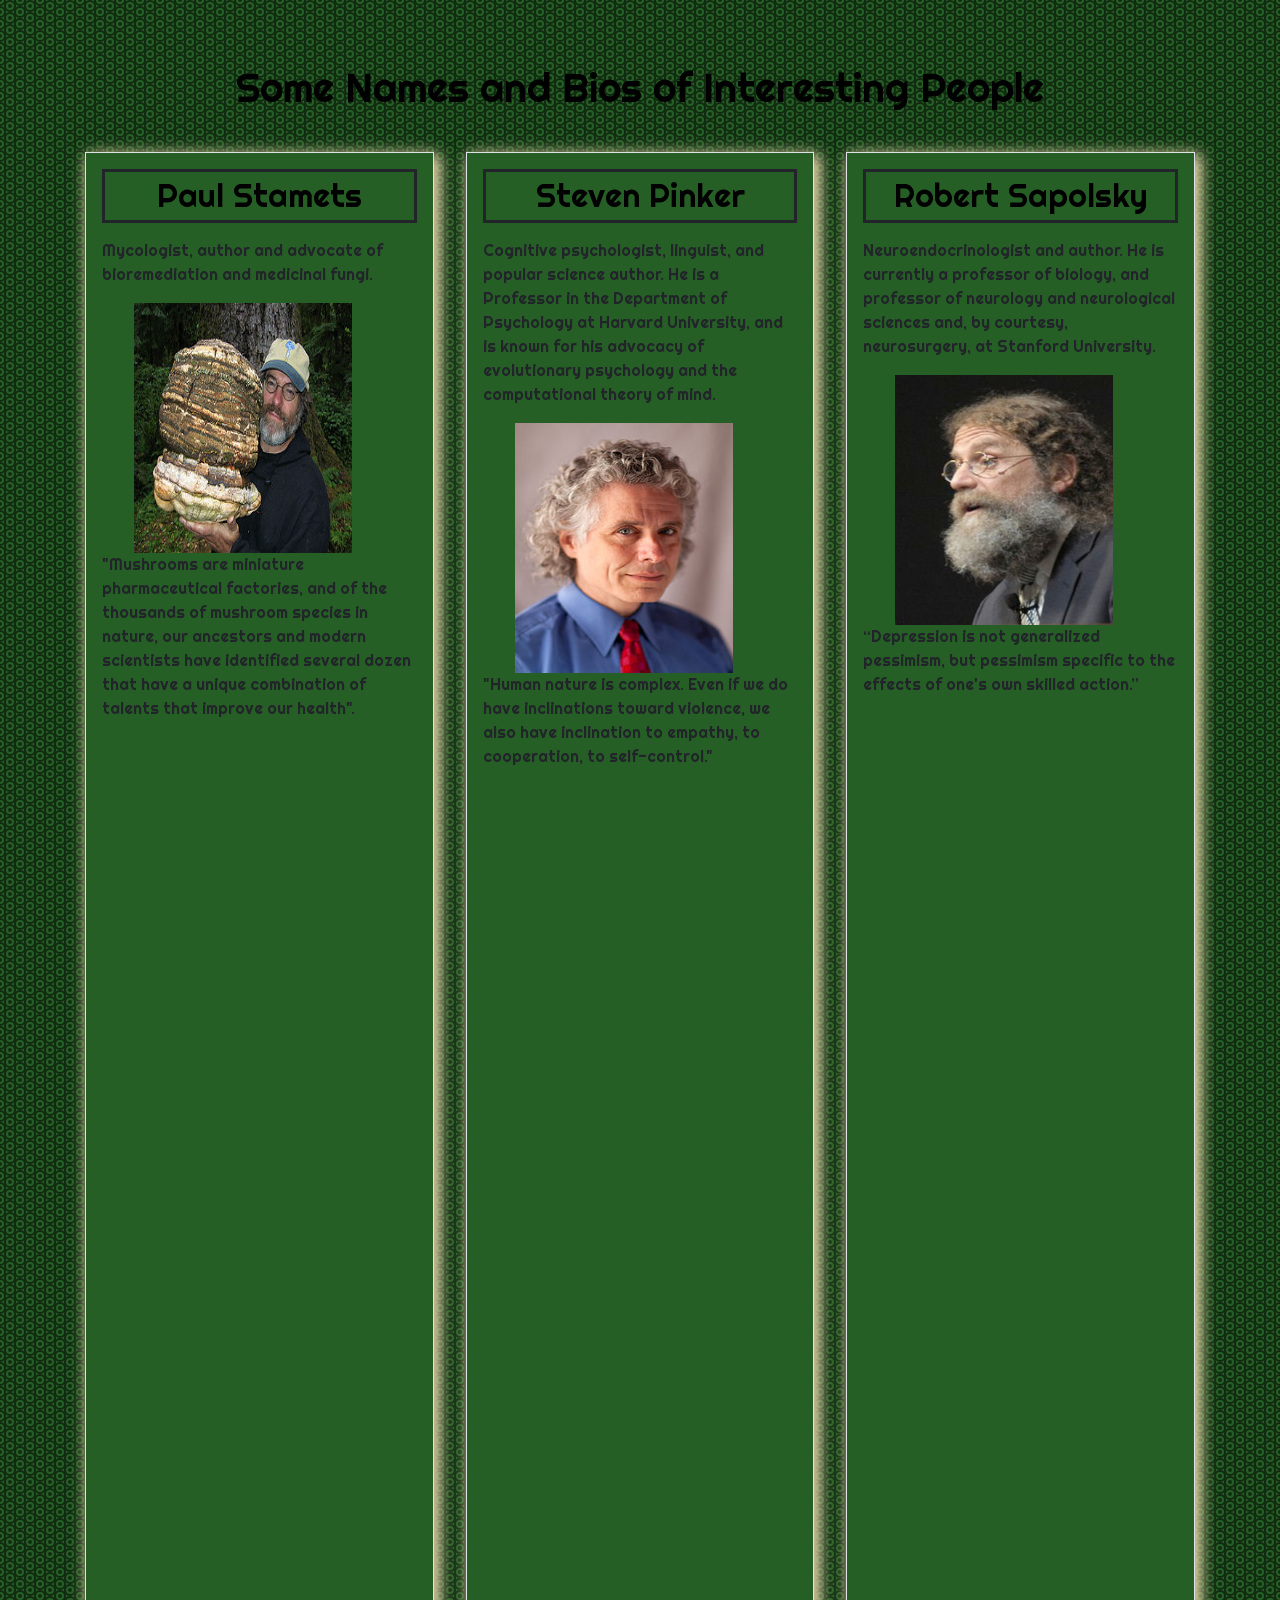
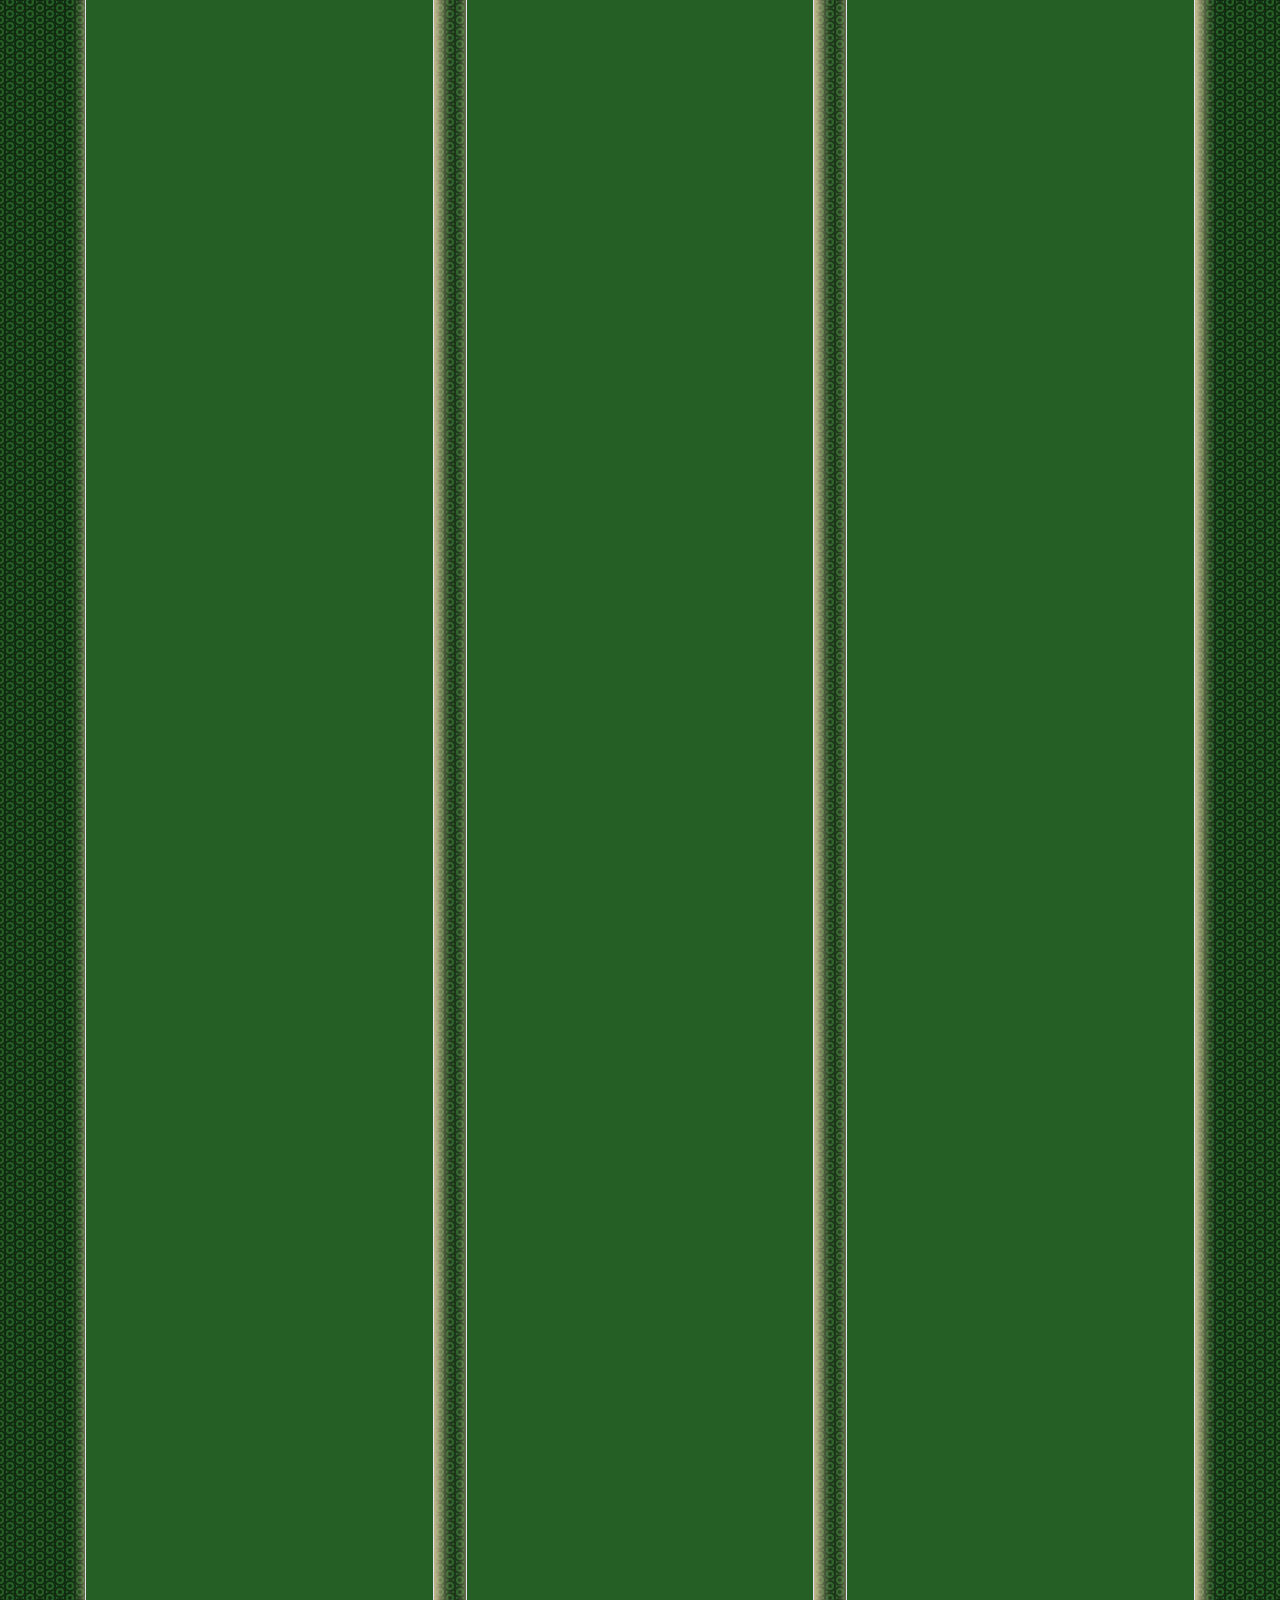
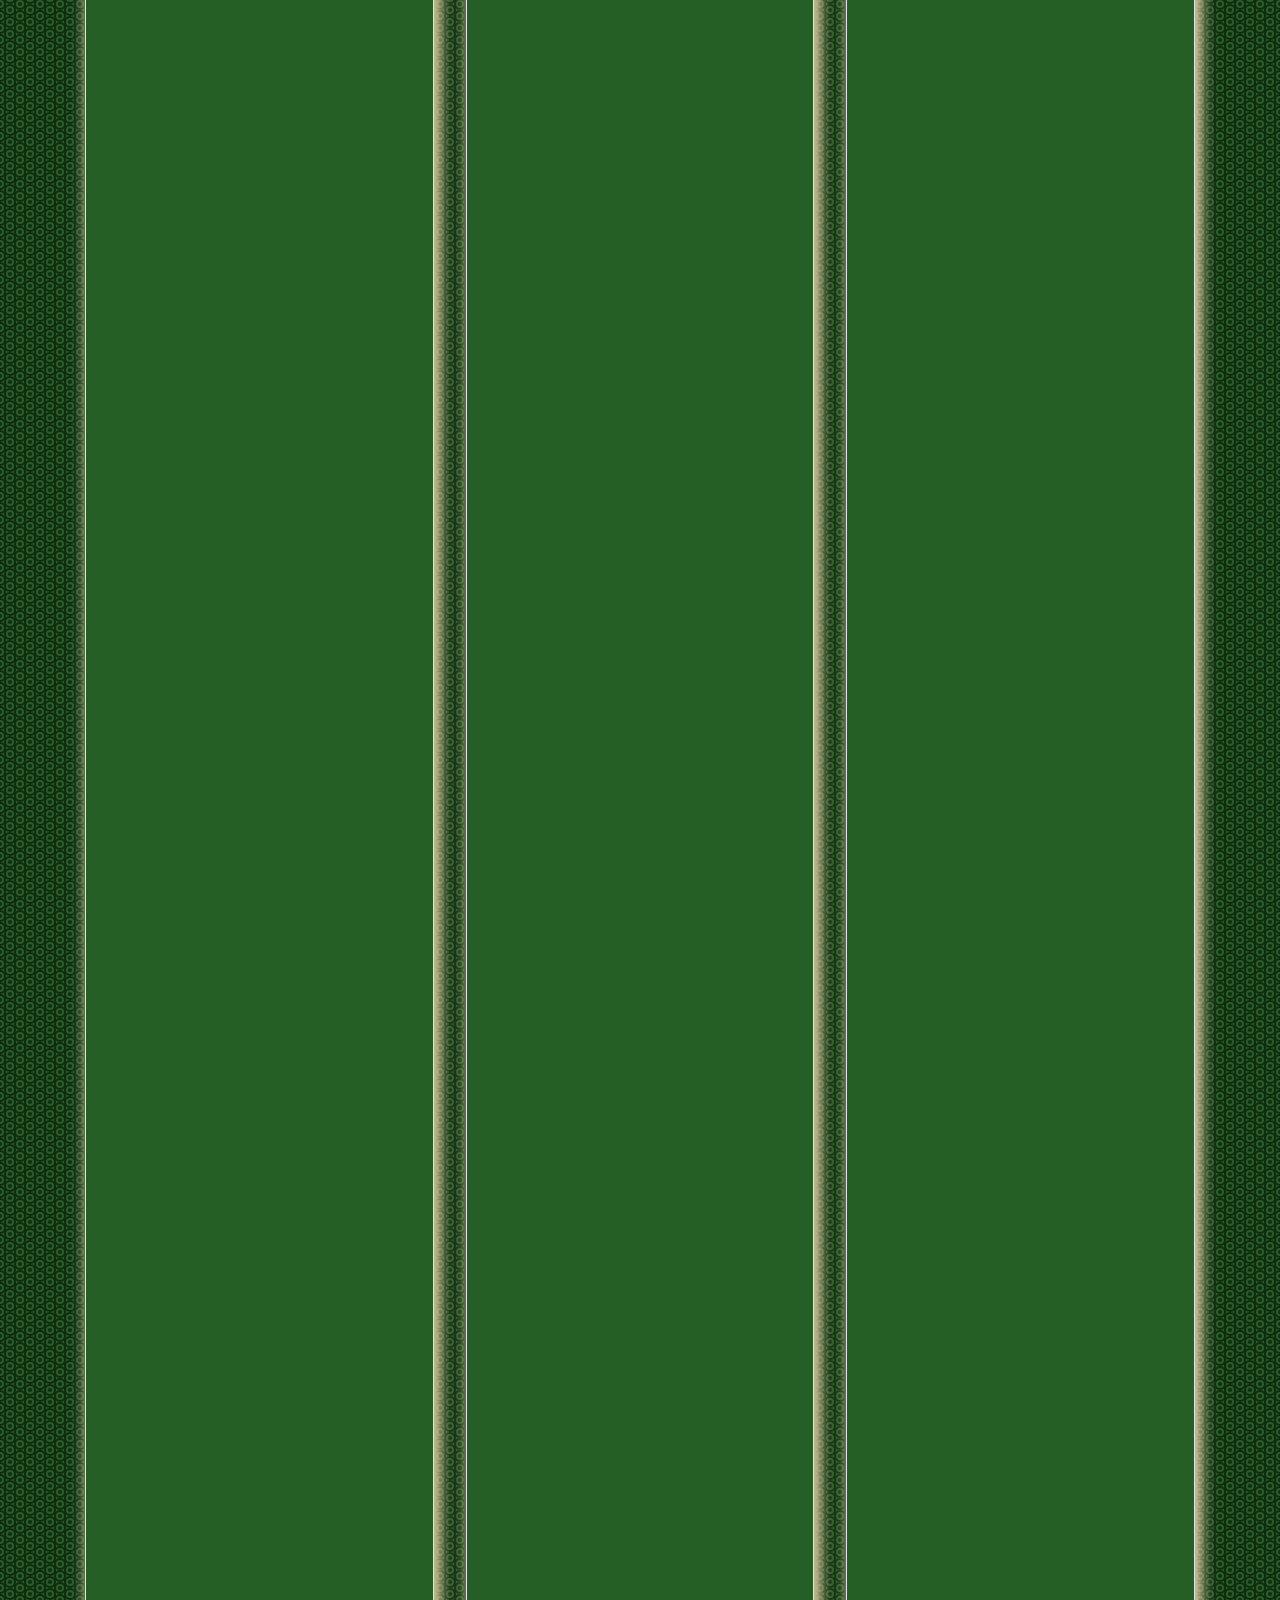
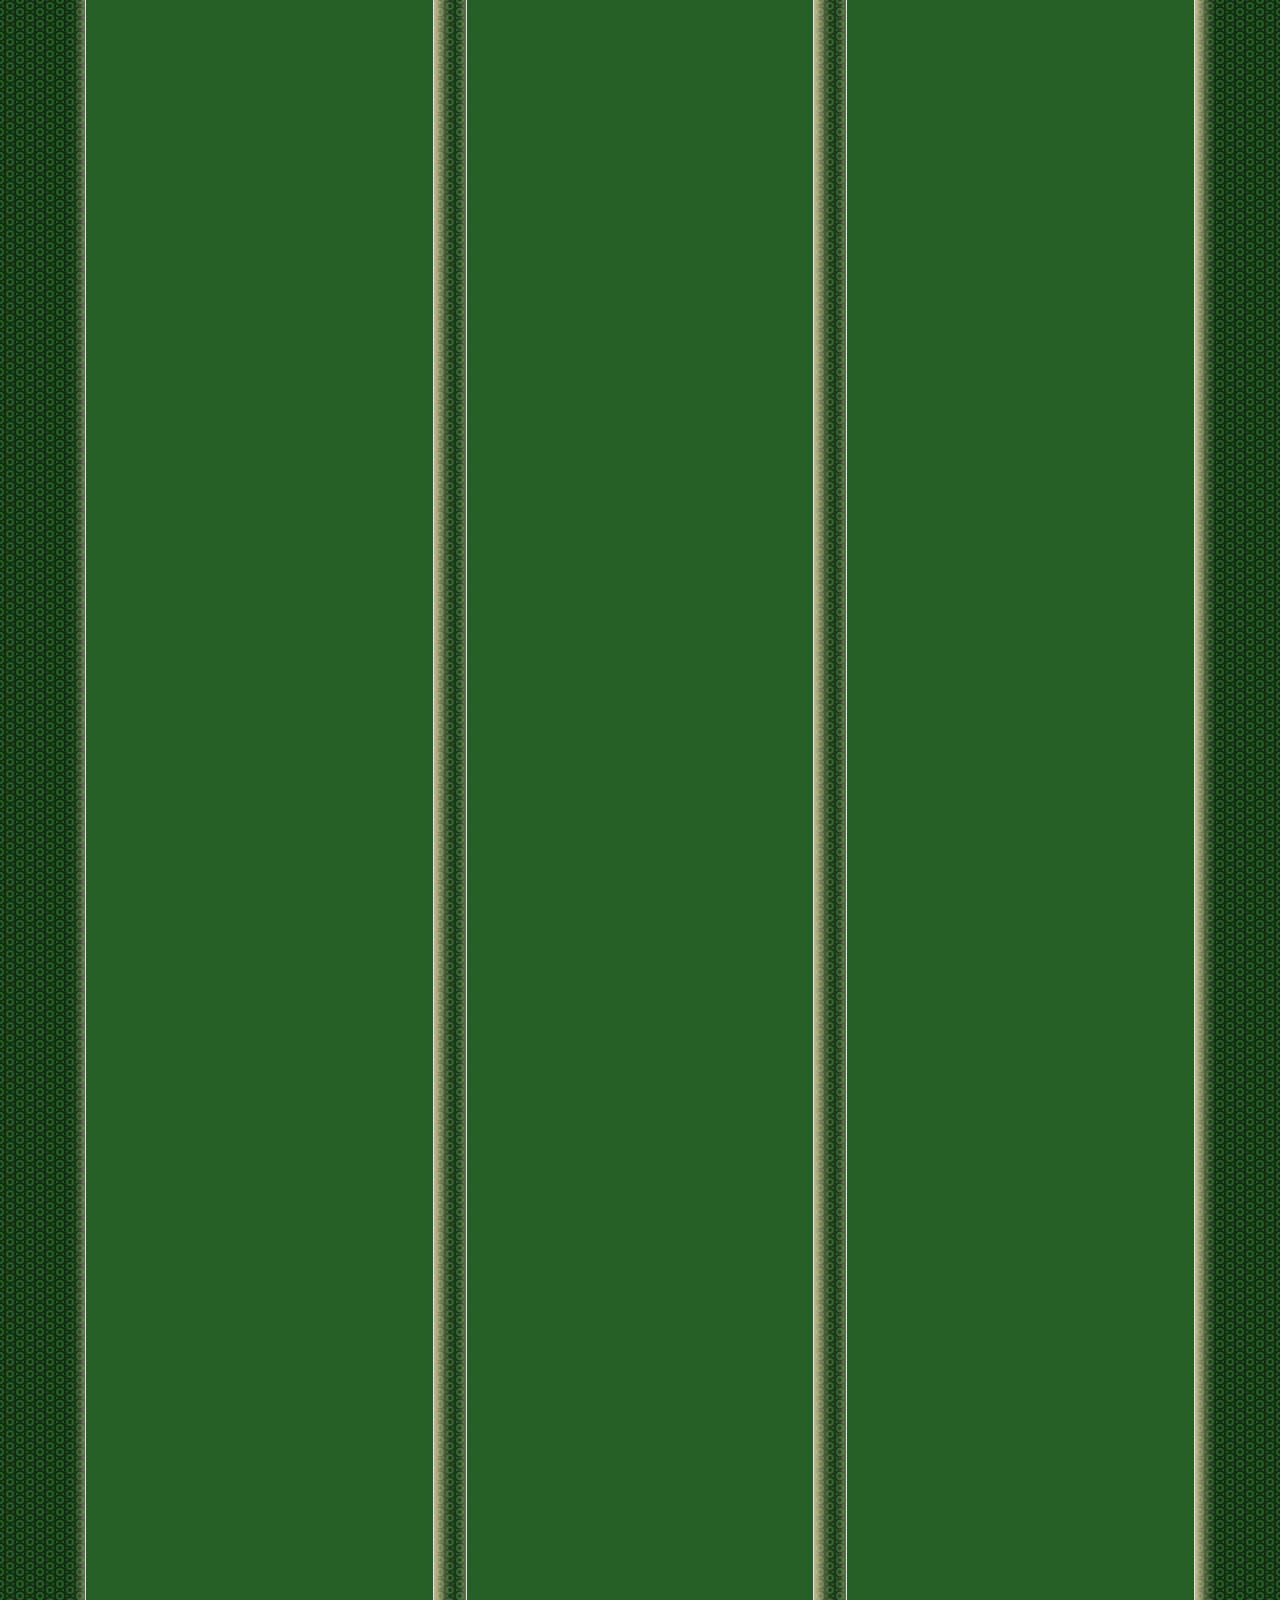
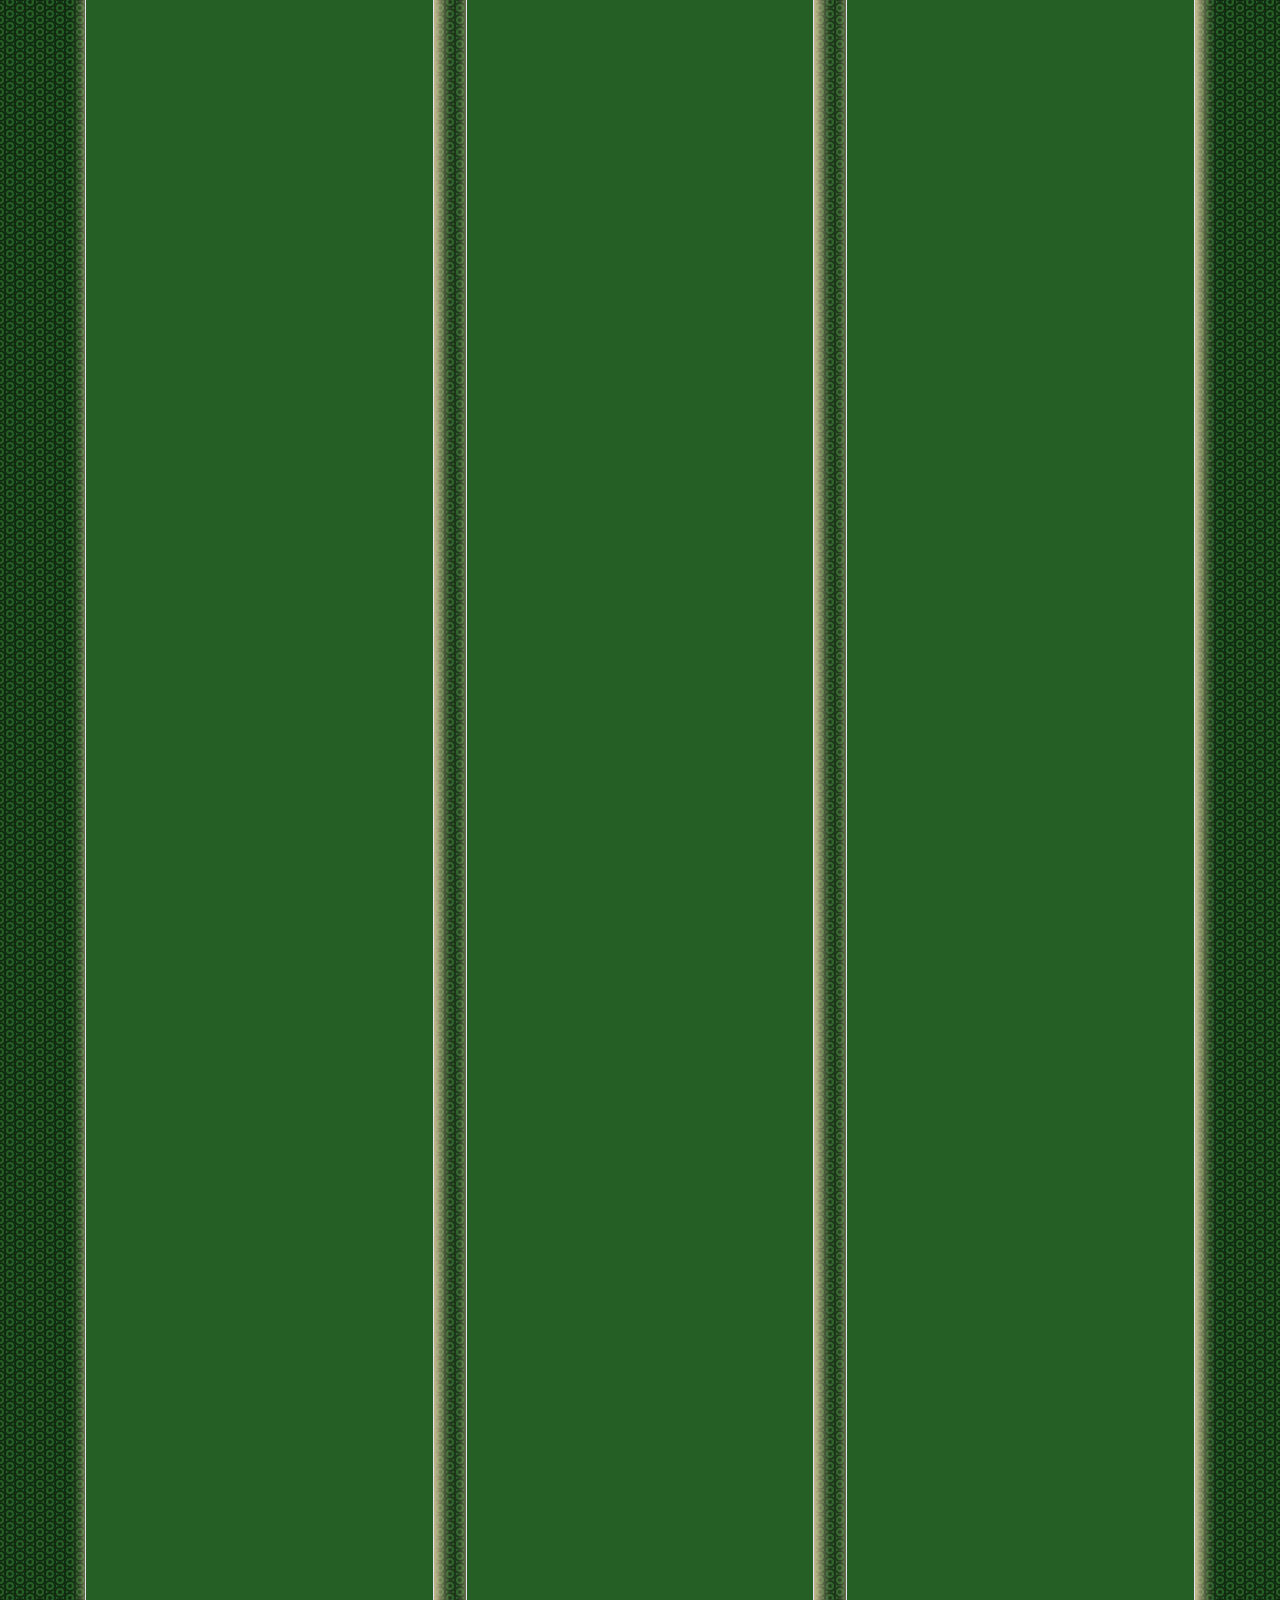
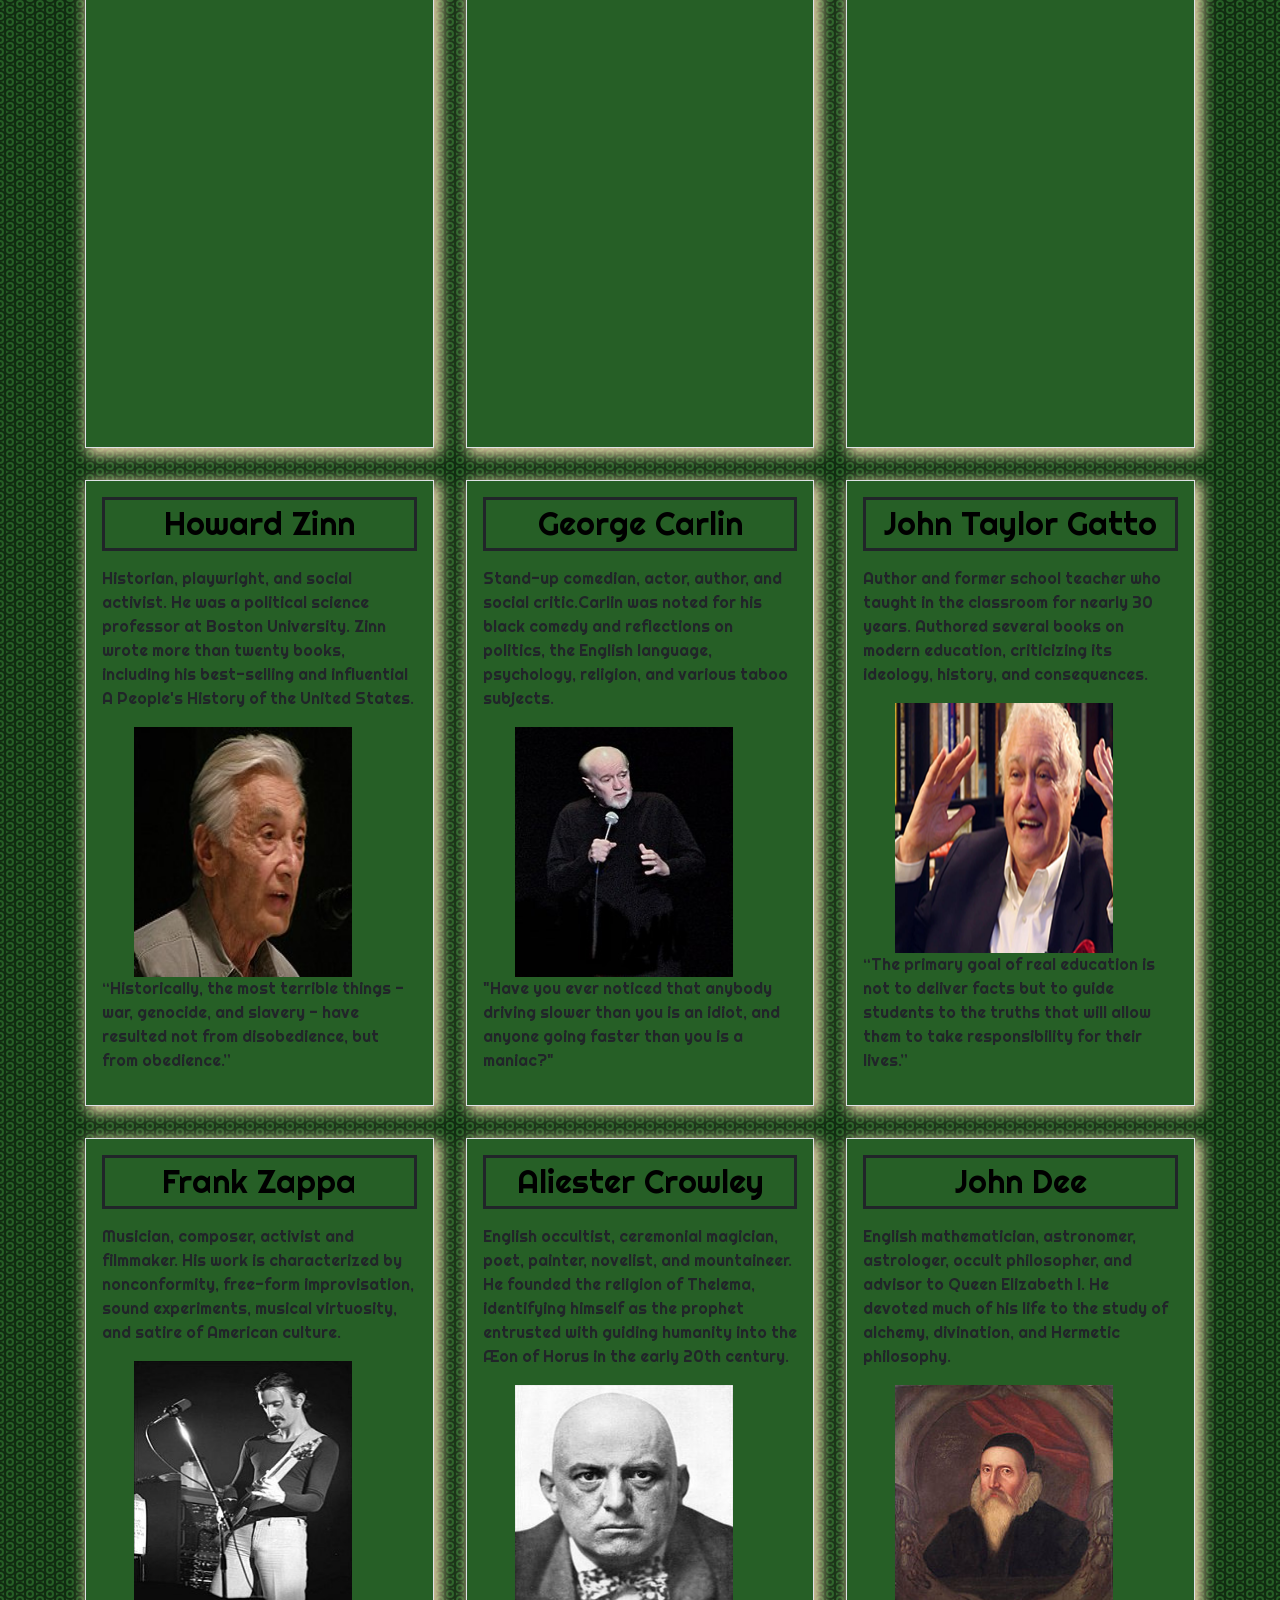
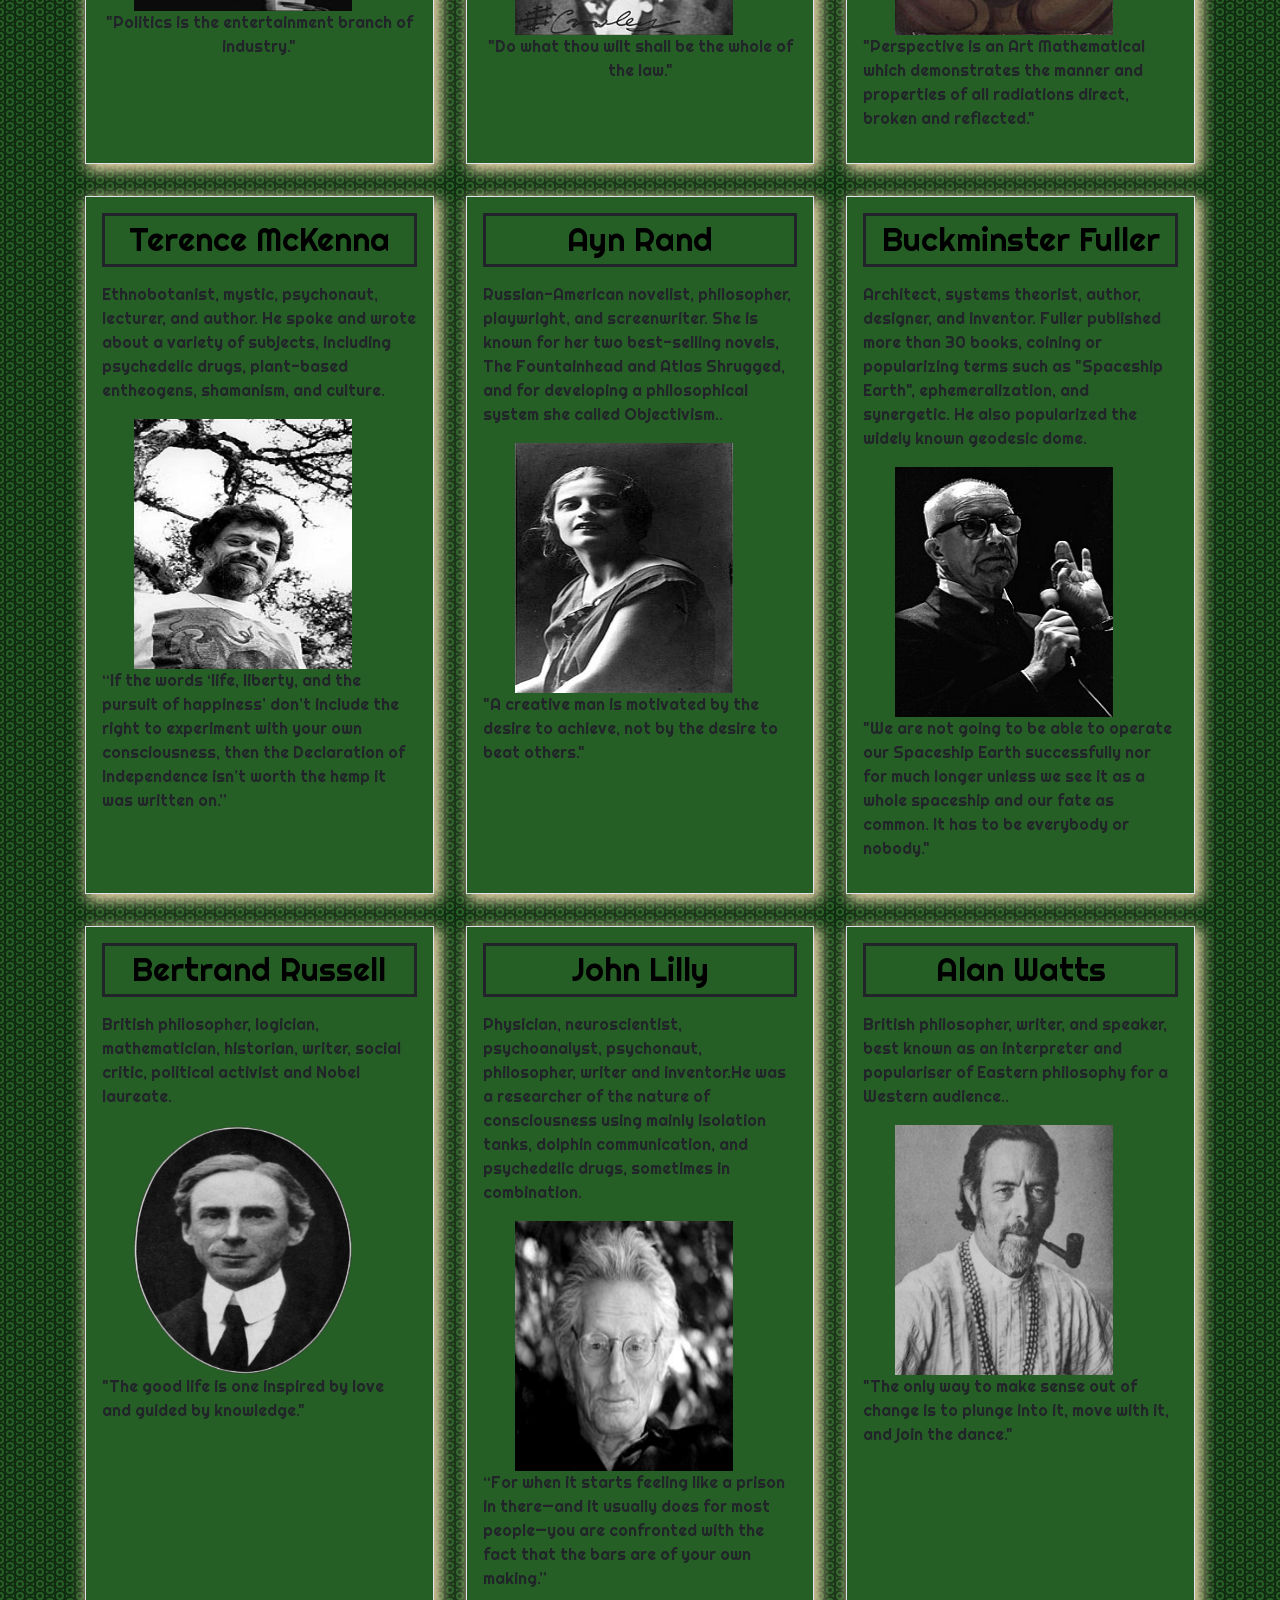
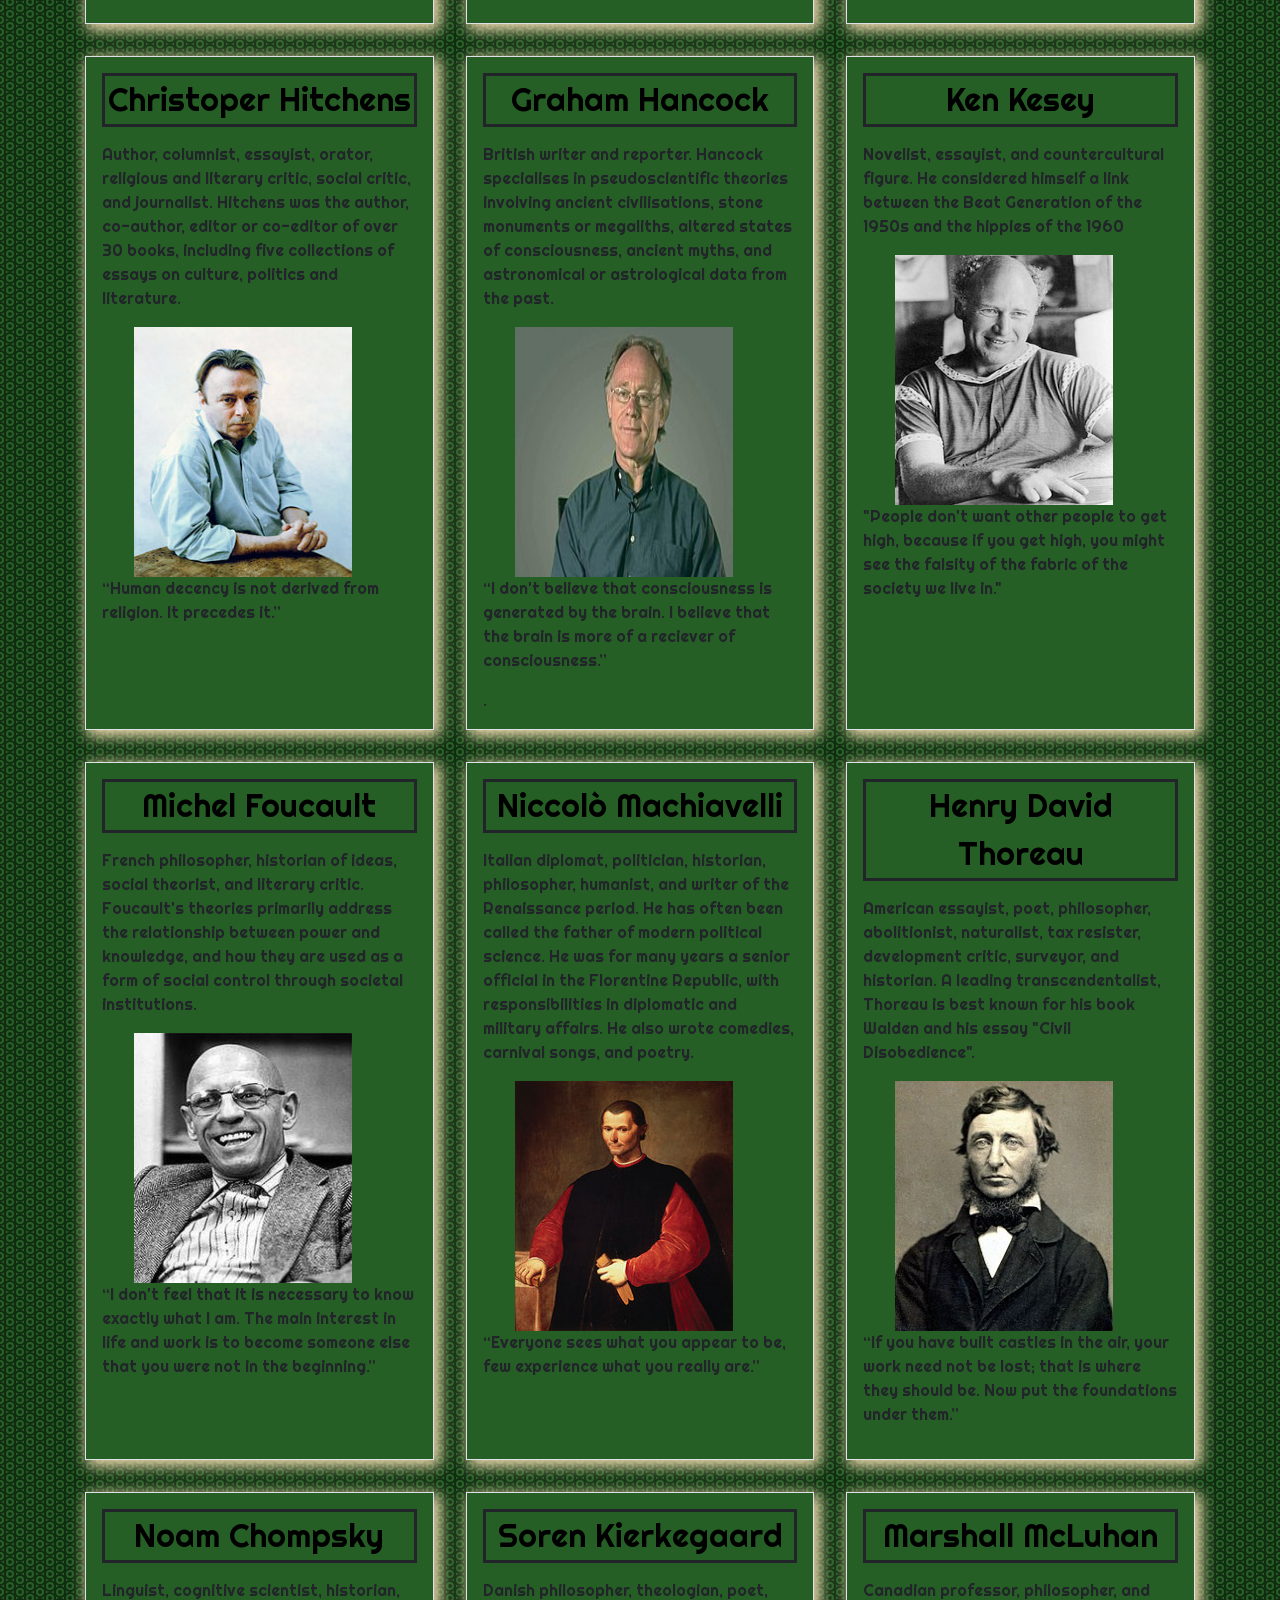
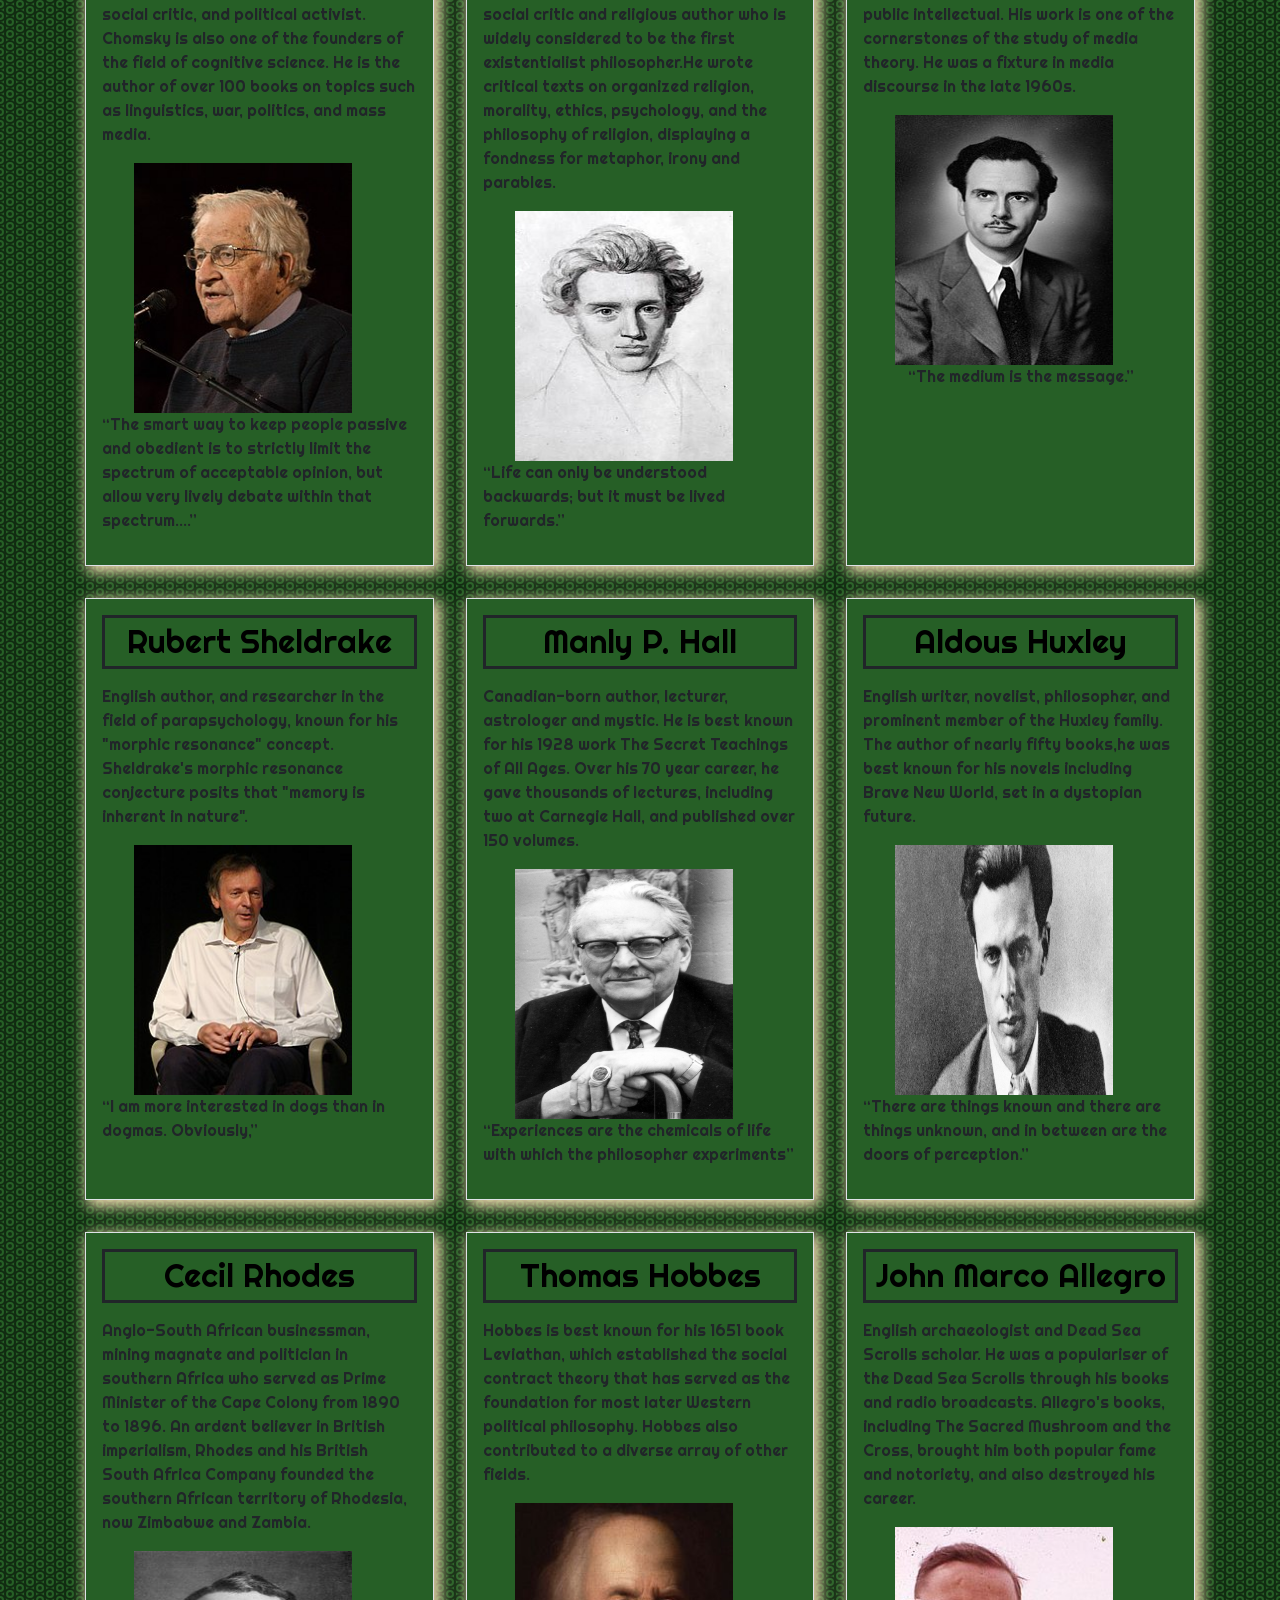
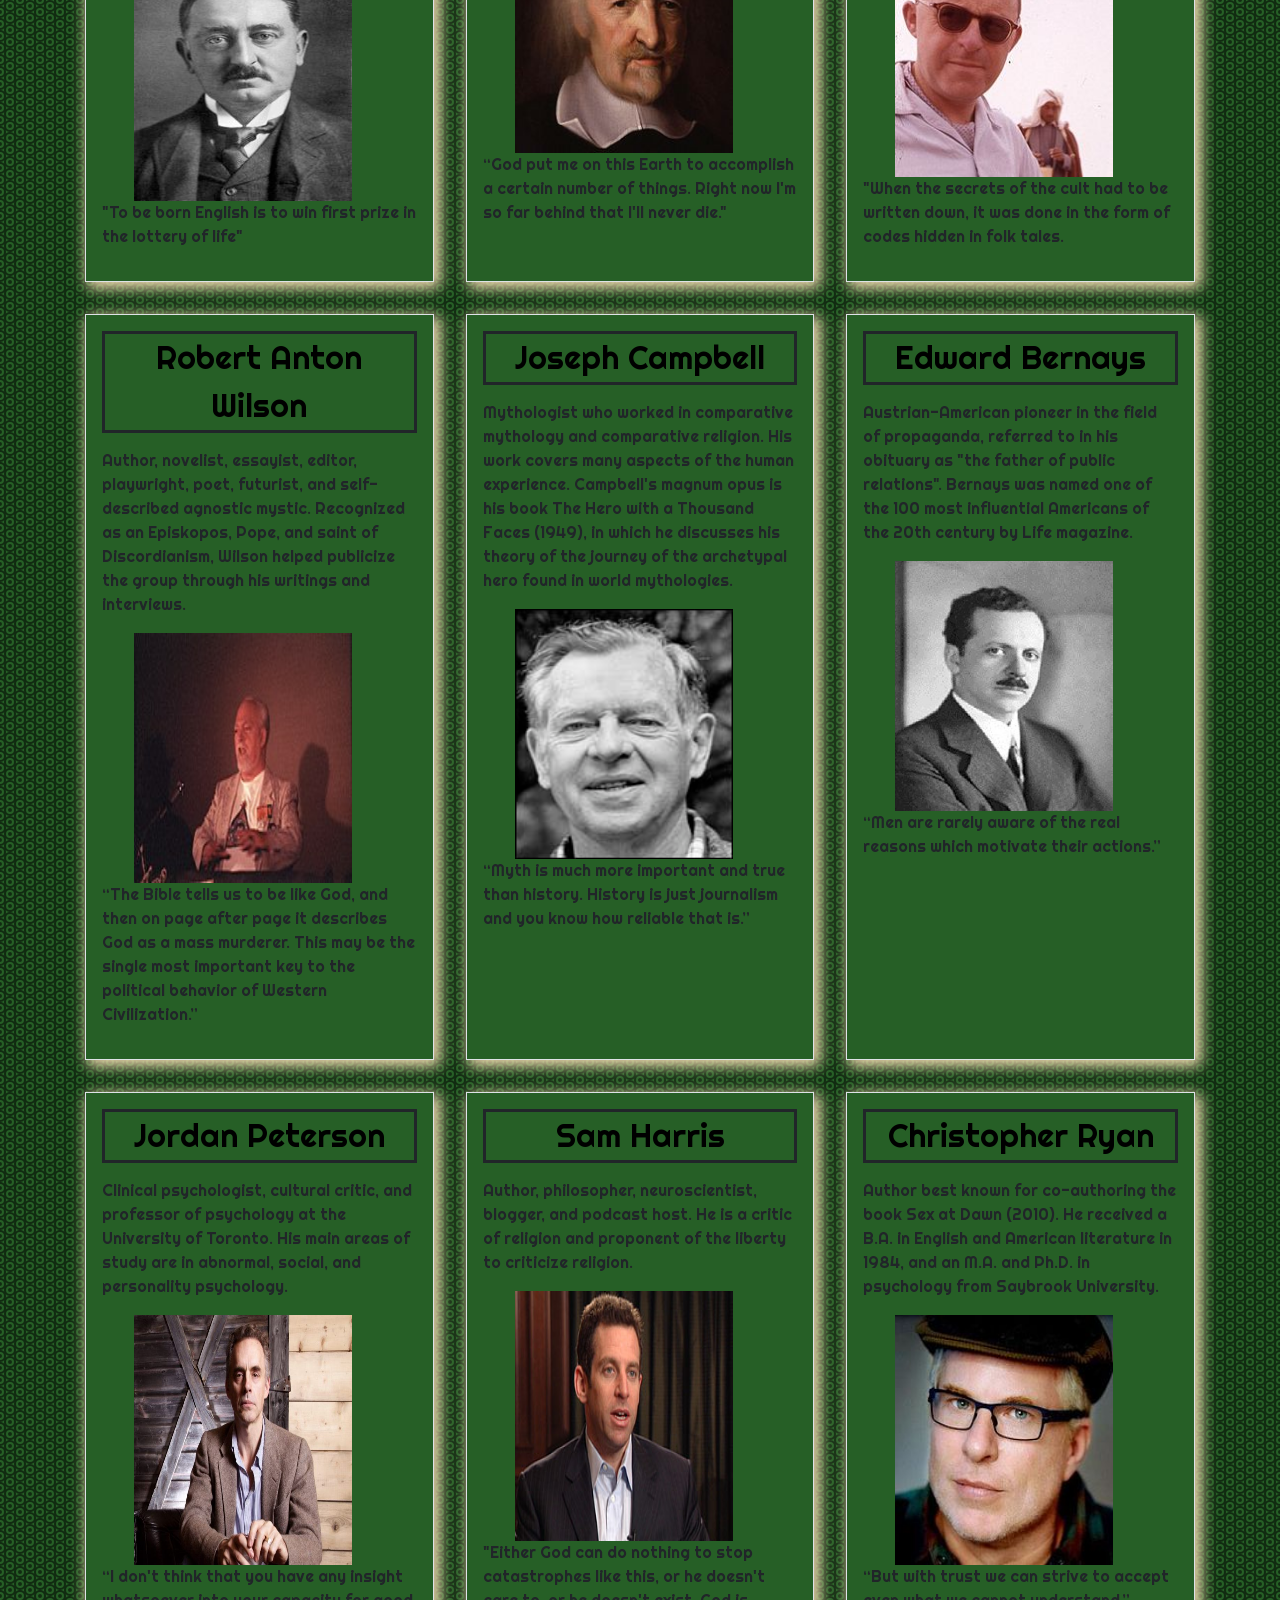
==== index.html @ 46eed7ea "got rid of unneccesary folder" ====
<!DOCTYPE html>

<html>

<head>

    <meta charset="UTF-8">
    <meta name="viewport" content="width=device-width, initial-scale=1">

    <title>Some Names & Bios of Interesting People</title>

    <!-- these two will link local file in project folder -->

    <link rel="stylesheet" type="text/css" href="css/normalize.css">
    <link rel="stylesheet" href="css/style.css">


    <!-- this is for google fonts -->
    <link
        href="https://fonts.googleapis.com/css?family=Abril+Fatface|Acme|Anton|Bitter|Lobster|Nanum+Gothic|Righteous|Rubik|Staatliches|Teko|Ubuntu"
        rel="stylesheet">

    <!-- 
    
        font-family: 'Righteous', cursive;
    
        font-family: 'Ubuntu', sans-serif;
    
        font-family: 'Nanum Gothic', sans-serif;
    
        font-family: 'Rubik', sans-serif;
    
        font-family: 'Bitter', serif;
    
        font-family: 'Anton', sans-serif;
    
        font-family: 'Lobster', cursive;
    
        font-family: 'Staatliches', cursive;
    
        font-family: 'Abril Fatface', cursive;
    
        font-family: 'Acme', sans-serif;
    
        font-family: 'Teko', sans-serif;
    
        -->

    <!-- this a current link to font awesome library -->
    <link rel="stylesheet" href="https://use.fontawesome.com/releases/v5.7.1/css/all.css"
        integrity="sha384-fnmOCqbTlWIlj8LyTjo7mOUStjsKC4pOpQbqyi7RrhN7udi9RwhKkMHpvLbHG9Sr" crossorigin="anonymous">

    <!-- this link is for googles icon library -->
    <link rel="stylesheet" href="https://fonts.googleapis.com/icon?family=Material+Icons">

    <!-- Latest compiled and minified CSS -->
    <link rel="stylesheet" href="https://maxcdn.bootstrapcdn.com/bootstrap/4.3.1/css/bootstrap.min.css">

    <!-- jQuery library -->
    <script src="https://ajax.googleapis.com/ajax/libs/jquery/3.3.1/jquery.min.js"></script>

    <!-- Popper JS -->
    <script src="https://cdnjs.cloudflare.com/ajax/libs/popper.js/1.14.7/umd/popper.min.js"></script>

    <!-- Latest compiled JavaScript -->
    <script src="https://maxcdn.bootstrapcdn.com/bootstrap/4.3.1/js/bootstrap.min.js"></script>

</head>

<body>

    <div class="header">
        <h1>Some Names and Bios of Interesting People</h1>
    </div>

    <div class="container">

        <div class="border">
            <p class="name">Paul Stamets</p>

            <p>Mycologist, author and advocate of bioremediation and medicinal fungi.</p>
            <div><img src="images/Paul_Stamets.jpg" alt="Stamets"></div>
            <p class="quote">"Mushrooms are miniature pharmaceutical factories, and of the thousands of mushroom species
                in nature, our ancestors and modern scientists have identified several dozen that have a unique
                combination of talents that improve our health".</p>
        </div>

        <div class="border">
            <p class="name">Steven Pinker</p>

            <p>Cognitive psychologist, linguist, and popular science author. He is a Professor in the Department of
                Psychology at Harvard University, and is known for his advocacy of evolutionary psychology and the
                computational theory of mind.</p>
            <div><img src="images/Steven_Pinker.jpg" alt="Pinker"></div>
            <p class="quote">"Human nature is complex. Even if we do have inclinations toward violence, we also have
                inclination to empathy, to cooperation, to self-control."</p>
        </div>

        <div class="border">
            <p class="name">Robert Sapolsky</p>

            <p>Neuroendocrinologist and author. He is currently a professor of biology, and professor of neurology and
                neurological sciences and, by courtesy, neurosurgery, at Stanford University.</p>
            <div><img src="images/Robert_Sapolsky.jpg" alt="Sapolsky"></div>
            <p class="quote">“Depression is not generalized pessimism, but pessimism specific to the effects of one's
                own skilled action.”</p>
        </div>

        <div class="border">
            <p class="name">Howard Zinn</p>

            <p>Historian, playwright, and social activist. He was a political science professor at Boston University.
                Zinn wrote more than twenty books, including his best-selling and influential A People's History of the
                United States.</p>
            <div><img src="images/Howard_Zinn.jpg" alt="zinn"></div>
            <p class="quote">“Historically, the most terrible things - war, genocide, and slavery - have resulted not
                from disobedience, but from obedience.”</p>
        </div>

        <div class="border">
            <p class="name">George Carlin</p>

            <p>Stand-up comedian, actor, author, and social critic.Carlin was noted for his black comedy and reflections
                on politics, the English language, psychology, religion, and various taboo subjects.</p>
            <div><img src="images/George_Carlin.jpg" alt="carlin"></div>
            <p class="quote">"Have you ever noticed that anybody driving slower than you is an idiot, and anyone going
                faster than you is a maniac?"</p>
        </div>

        <div class="border">
            <p class="name">John Taylor Gatto</p>

            <p>Author and former school teacher who taught in the classroom for nearly 30 years. Authored several books
                on modern education, criticizing its ideology, history, and consequences.</p>
            <div><img src="images/John_Taylor_Gatto.jpg" alt="TaylorGatto"></div>
            <p class="quote">
                “The primary goal of real education is not to deliver facts but to guide students to the truths that
                will allow them to take responsibility for their lives.”</p>
        </div>

        <div class="border">
            <p class="name">Frank Zappa</p>

            <p>Musician, composer, activist and filmmaker. His work is characterized by nonconformity, free-form
                improvisation, sound experiments, musical virtuosity, and satire of American culture.</p>
            <div><img src="images/Frank_Zappa.jpg" alt="zappa"></div>
            <p class="quote" style="text-align: center;">"Politics is the entertainment branch of industry."</p>
        </div>

        <div class="border">
            <p class="name">Aliester Crowley</p>

            <p>English occultist, ceremonial magician, poet, painter, novelist, and mountaineer. He founded the religion
                of Thelema, identifying himself as the prophet entrusted with guiding humanity into the Æon of Horus in
                the early 20th century.</p>
            <div><img src="images/Aleister_Crowley.jpg" alt="Crowley"></div>
            <p class="quote" style="text-align: center;">"Do what thou wilt shall be the whole of the law."</p>
        </div>

        <div class="border">
            <p class="name">John Dee</p>

            <p>English mathematician, astronomer, astrologer, occult philosopher, and advisor to Queen Elizabeth I. He
                devoted much of his life to the study of alchemy, divination, and Hermetic philosophy.</p>
            <div><img src="images/John_Dee.jpg" alt="johnDee"></div>
            <p class="quote">"Perspective is an Art Mathematical which demonstrates the manner and properties of all
                radiations direct, broken and reflected."</p>
        </div>

        <div class="border">
            <p class="name">Terence McKenna</p>

            <p>Ethnobotanist, mystic, psychonaut, lecturer, and author. He spoke and wrote about a variety of subjects,
                including psychedelic drugs, plant-based entheogens, shamanism, and culture.</p>
            <div><img src="images/Terence_McKenna.jpg" alt="mckenna"></div>
            <p class="quote">“If the words ‘life, liberty, and the pursuit of happiness’ don’t include the right to
                experiment with your own consciousness, then the Declaration of Independence isn’t worth the hemp it was
                written on.”</p>
        </div>

        <div class="border">
            <p class="name">Ayn Rand</p>

            <p>Russian-American novelist, philosopher, playwright, and screenwriter. She is known for her two
                best-selling novels, The Fountainhead and Atlas Shrugged, and for developing a philosophical system she
                called Objectivism..</p>
            <div><img src="images/Ayn_Rand.jpg" alt="rand"></div>
            <p class="quote">"A creative man is motivated by the desire to achieve, not by the desire to beat others."
            </p>
        </div>

        <div class="border">
            <p class="name">Buckminster Fuller</p>

            <p>Architect, systems theorist, author, designer, and inventor. Fuller published more than 30 books, coining
                or popularizing terms such as "Spaceship Earth", ephemeralization, and synergetic. He also popularized
                the widely known geodesic dome.</p>
            <div><img src="images/Buckminster_Fuller.jpg" alt="fuller"></div>
            <p class="quote">"We are not going to be able to operate our Spaceship Earth successfully nor for much
                longer unless we see it as a whole spaceship and our fate as common. It has to be everybody or nobody."
            </p>
        </div>

        <div class="border">
            <p class="name">Bertrand Russell</p>

            <p>British philosopher, logician, mathematician, historian, writer, social critic, political activist and
                Nobel laureate.</p>
            <div><img src="images/Bertrand_Russell.jpg" alt="russell"></div>
            <p class="quote">"The good life is one inspired by love and guided by knowledge."</p>
        </div>

        <div class="border">
            <p class="name">John Lilly</p>

            <p>Physician, neuroscientist, psychoanalyst, psychonaut, philosopher, writer and inventor.He was a
                researcher of the nature of consciousness using mainly isolation tanks, dolphin communication, and
                psychedelic drugs, sometimes in combination.</p>
            <div><img src="images/John_Lilly.jpg" alt="lilly"></div>
            <p class="quote">“For when it starts feeling like a prison in there—and it usually does for most people—you
                are confronted with the fact that the bars are of your own making.”</p>
        </div>

        <div class="border">
            <p class="name">Alan Watts</p>

            <p>British philosopher, writer, and speaker, best known as an interpreter and populariser of Eastern
                philosophy for a Western audience..</p>
            <div><img src="images/Alan_Watts.jpg" alt="watts"></div>
            <p class="quote">"The only way to make sense out of change is to plunge into it, move with it, and join the
                dance."</p>
        </div>

        <div class="border">
            <p class="name">Christoper Hitchens</p>

            <p>Author, columnist, essayist, orator, religious and literary critic, social critic, and journalist.
                Hitchens was the author, co-author, editor or co-editor of over 30 books, including five collections of
                essays on culture, politics and literature.</p>
            <div><img src="images/Christopher_Hitchens.jpg" alt="hitchens"></div>
            <p class="quote">“Human decency is not derived from religion. It precedes it.”</p>
        </div>

        <div class="border">
            <p class="name">Graham Hancock</p>

            <p>British writer and reporter. Hancock specialises in pseudoscientific theories involving ancient
                civilisations, stone monuments or megaliths, altered states of consciousness, ancient myths, and
                astronomical or astrological data from the past.</p>
            <div><img src="images/Graham-Hancock.jpg" alt="Hancock"></div>
            <p class="quote">“I don't believe that consciousness is generated by the brain. I believe that the brain is
                more of a reciever of consciousness.”</p>.
        </div>

        <div class="border">
            <p class="name">Ken Kesey</p>

            <p>Novelist, essayist, and countercultural figure. He considered himself a link between the Beat Generation
                of the 1950s and the hippies of the 1960</p>
            <div><img src="images/Ken_Kesey.jpg" alt="Kesey"></div>
            <p class="quote">"People don't want other people to get high, because if you get high, you might see the
                falsity of the fabric of the society we live in."</p>
        </div>

        <div class="border">
            <p class="name">Michel Foucault</p>

            <p>French philosopher, historian of ideas, social theorist, and literary critic. Foucault's theories
                primarily address the relationship between power and knowledge, and how they are used as a form of
                social control through societal institutions.</p>
            <div><img src="images/Michel_Foucault.jpg" alt="foucault"></div>
            <p class="quote">“I don't feel that it is necessary to know exactly what I am. The main interest in life and
                work is to become someone else that you were not in the beginning.”</p>
        </div>

        <div class="border">
            <p class="name">Niccolò Machiavelli</p>

            <p>Italian diplomat, politician, historian, philosopher, humanist, and writer of the Renaissance period. He
                has often been called the father of modern political science. He was for many years a senior official in
                the Florentine Republic, with responsibilities in diplomatic and military affairs. He also wrote
                comedies, carnival songs, and poetry.</p>
            <div><img src="images/Niccol%C3%B2_Machiavelli.jpg" alt="machiavelli"></div>
            <p class="quote">“Everyone sees what you appear to be, few experience what you really are.”</p>
        </div>


        <div class="border">
            <p class="name">Henry David Thoreau</p>

            <p>American essayist, poet, philosopher, abolitionist, naturalist, tax resister, development critic,
                surveyor, and historian. A leading transcendentalist, Thoreau is best known for his book Walden and his
                essay "Civil Disobedience".</p>
            <div><img src="images/Henry_David_Thoreau.jpg" alt="thoreau"></div>
            <p class="quote">“If you have built castles in the air, your work need not be lost; that is where they
                should be. Now put the foundations under them.”</p>
        </div>

        <div class="border">
            <p class="name">Noam Chompsky</p>

            <p>Linguist, cognitive scientist, historian, social critic, and political activist. Chomsky is also one of
                the founders of the field of cognitive science. He is the author of over 100 books on topics such as
                linguistics, war, politics, and mass media. </p>
            <div><img src="images/Noam_Chomsky.jpg" alt="chompsky"></div>
            <p class="quote">“The smart way to keep people passive and obedient is to strictly limit the spectrum of
                acceptable opinion, but allow very lively debate within that spectrum....”</p>
        </div>

        <div class="border">
            <p class="name">Soren Kierkegaard</p>

            <p>Danish philosopher, theologian, poet, social critic and religious author who is widely considered to be
                the first existentialist philosopher.He wrote critical texts on organized religion, morality, ethics,
                psychology, and the philosophy of religion, displaying a fondness for metaphor, irony and parables.</p>
            <div><img src="images/Kierkegaard.jpg" alt="iierkegaard"></div>
            <p class="quote">“Life can only be understood backwards; but it must be lived forwards.” </p>
        </div>

        <div class="border">
            <p class="name">Marshall McLuhan</p>

            <p>Canadian professor, philosopher, and public intellectual. His work is one of the cornerstones of the
                study of media theory. He was a fixture in media discourse in the late 1960s.</p>
            <div><img src="images/Marshall_McLuhan.jpg" alt="mcluhan"></div>
            <p class="quote" style="text-align: center;">“The medium is the message.”</p>
        </div>

        <div class="border">
            <p class="name">Rubert Sheldrake</p>

            <p>English author, and researcher in the field of parapsychology, known for his "morphic resonance" concept.
                Sheldrake's morphic resonance conjecture posits that "memory is inherent in nature".</p>
            <div><img src="images/Rubert_Sheldrake.jpg" alt="sheldrake"></div>
            <p class="quote">“I am more interested in dogs than in dogmas. Obviously,”</p>
        </div>

        <div class="border">
            <p class="name">Manly P. Hall</p>

            <p>Canadian-born author, lecturer, astrologer and mystic. He is best known for his 1928 work The Secret
                Teachings of All Ages. Over his 70 year career, he gave thousands of lectures, including two at Carnegie
                Hall, and published over 150 volumes.</p>
            <div><img src="images/Manly_P_Hall.jpg" alt="hall"></div>
            <p class="quote">“Experiences are the chemicals of life with which the philosopher experiments”</p>
        </div>

        <div class="border">
            <p class="name">Aldous Huxley</p>

            <p>English writer, novelist, philosopher, and prominent member of the Huxley family. The author of nearly
                fifty books,he was best known for his novels including Brave New World, set in a dystopian future.</p>
            <div><img src="images/Aldous_Huxley.jpg" alt="Huxley"></div>
            <p class="quote">“There are things known and there are things unknown, and in between are the doors of
                perception.”</p>
        </div>

        <div class="border">
            <p class="name">Cecil Rhodes</p>

            <p>Anglo-South African businessman, mining magnate and politician in southern Africa who served as Prime
                Minister of the Cape Colony from 1890 to 1896. An ardent believer in British imperialism, Rhodes and his
                British South Africa Company founded the southern African territory of Rhodesia, now Zimbabwe and
                Zambia.</p>
            <div><img src="images/Cecil_Rhodes.jpg" alt="rhodes"></div>
            <p class="quote">"To be born English is to win first prize in the lottery of life"</p>
        </div>

        <div class="border">
            <p class="name">Thomas Hobbes</p>

            <p>Hobbes is best known for his 1651 book Leviathan, which established the social contract theory that has
                served as the foundation for most later Western political philosophy. Hobbes also contributed to a
                diverse array of other fields.</p>
            <div><img src="images/Thomas_Hobbes.jpg" alt="hobbs"></div>
            <p class="quote">“God put me on this Earth to accomplish a certain number of things. Right now I'm so far
                behind that I'll never die."</p>
        </div>

        <div class="border">
            <p class="name">John Marco Allegro</p>

            <p>English archaeologist and Dead Sea Scrolls scholar. He was a populariser of the Dead Sea Scrolls through
                his books and radio broadcasts. Allegro's books, including The Sacred Mushroom and the Cross, brought
                him both popular fame and notoriety, and also destroyed his career.</p>
            <div><img src="images/John_Marco_Allegro.jpg" alt="Allegro"></div>
            <p class="quote">"When the secrets of the cult had to be written down, it was done in the form of codes
                hidden in folk tales.</p>
        </div>

        <div class="border">
            <p class="name">Robert Anton Wilson</p>

            <p>Author, novelist, essayist, editor, playwright, poet, futurist, and self-described agnostic mystic.
                Recognized as an Episkopos, Pope, and saint of Discordianism, Wilson helped publicize the group through
                his writings and interviews.</p>
            <div><img src="images/Robert_Anton_Wilson.jpg" alt="wilson"></div>
            <p class="quote">“The Bible tells us to be like God, and then on page after page it describes God as a mass
                murderer. This may be the single most important key to the political behavior of Western Civilization.”
            </p>
        </div>

        <div class="border">
            <p class="name">Joseph Campbell</p>

            <p>Mythologist who worked in comparative mythology and comparative religion. His work covers many aspects of
                the human experience. Campbell's magnum opus is his book The Hero with a Thousand Faces (1949), in which
                he discusses his theory of the journey of the archetypal hero found in world mythologies.</p>
            <div><img src="images/Joseph_Campbell.jpg" alt="campbell"></div>
            <p class="quote">“Myth is much more important and true than history. History is just journalism and you know
                how reliable that is.”</p>
        </div>

        <div class="border">
            <p class="name">Edward Bernays</p>

            <p>Austrian-American pioneer in the field of propaganda, referred to in his obituary as "the father of
                public relations". Bernays was named one of the 100 most influential Americans of the 20th century by
                Life magazine. </p>
            <div><img src="images/Edward_Bernays.jpg" alt="bernays"></div>
            <p class="quote">“Men are rarely aware of the real reasons which motivate their actions.”</p>
        </div>

        <div class="border">
            <p class="name">Jordan Peterson</p>

            <p>Clinical psychologist, cultural critic, and professor of psychology at the University of Toronto. His
                main areas of study are in abnormal, social, and personality psychology.</p>
            <div><img src="images/Jordan-Peterson.jpg" alt="JPeterson"></div>
            <p class="quote">“I don't think that you have any insight whatsoever into your capacity for good until you
                have some well-developed insight into your capacity for evil.” </p>
        </div>

        <div class="border">
            <p class="name">Sam Harris</p>

            <p>Author, philosopher, neuroscientist, blogger, and podcast host. He is a critic of religion and proponent
                of the liberty to criticize religion.</p>
            <div><img src="images/samharris.jpg" alt="Sharris"></div>
            <p class="quote">"Either God can do nothing to stop catastrophes like this, or he doesn't care to, or he
                doesn't exist. God is either impotent, evil, or imaginary. Take your pick, and choose wisely."</p>
        </div>

        <div class="border">
            <p class="name">Christopher Ryan</p>

            <p>Author best known for co-authoring the book Sex at Dawn (2010). He received a B.A. in English and
                American literature in 1984, and an M.A. and Ph.D. in psychology from Saybrook University.</p>
            <div><img src="images/Dr._Christopher_Ryan.jpg" alt="DrRyan"></div>
            <p class="quote">“But with trust we can strive to accept even what we cannot understand.”</p>
        </div>
    </div>
</body>

</html>
---- css/style.css ----
* {
  -webkit-box-sizing: border-box;
          box-sizing: border-box;
}

html body {
  padding: 2em;
  background-color: #265f26;
  background-image: url("data:image/svg+xml,%3Csvg width='20' height='12' viewBox='0 0 20 12' xmlns='http://www.w3.org/2000/svg'%3E%3Cpath d='M6 12c0-.622-.095-1.221-.27-1.785A5.982 5.982 0 0 0 10 12c1.67 0 3.182-.683 4.27-1.785A5.998 5.998 0 0 0 14 12h2a4 4 0 0 1 4-4V6c-1.67 0-3.182.683-4.27 1.785C15.905 7.22 16 6.622 16 6c0-.622-.095-1.221-.27-1.785A5.982 5.982 0 0 0 20 6V4a4 4 0 0 1-4-4h-2c0 .622.095 1.221.27 1.785A5.982 5.982 0 0 0 10 0C8.33 0 6.818.683 5.73 1.785 5.905 1.22 6 .622 6 0H4a4 4 0 0 1-4 4v2c1.67 0 3.182.683 4.27 1.785A5.998 5.998 0 0 1 4 6c0-.622.095-1.221.27-1.785A5.982 5.982 0 0 1 0 6v2a4 4 0 0 1 4 4h2zm-4 0a2 2 0 0 0-2-2v2h2zm16 0a2 2 0 0 1 2-2v2h-2zM0 2a2 2 0 0 0 2-2H0v2zm20 0a2 2 0 0 1-2-2h2v2zm-10 8a4 4 0 1 0 0-8 4 4 0 0 0 0 8zm0-2a2 2 0 1 0 0-4 2 2 0 0 0 0 4z' fill='%23000000' fill-opacity='0.55' fill-rule='evenodd'/%3E%3C/svg%3E");
}

.header {
  text-align: center;
  color: #000000;
  font-weight: bolder;
  font-family: "Righteous", cursive;
  padding: 2rem;
}

.container {
  display: -ms-grid;
  display: grid;
  -ms-grid-rows: 100%;
  -ms-grid-columns: auto auto auto;
      grid-template: 100% / auto auto auto;
  grid-gap: 2em;
  font-family: "Righteous", cursive;
}

img {
  height: 250px;
  width: 250px;
  padding-left: 2em;
}

.border {
  padding: 1em;
  background-color: #265f26;
  -webkit-box-shadow: 4px 4px 14px 2px wheat;
          box-shadow: 4px 4px 14px 2px wheat;
}

.border:hover {
  -webkit-transform: scale(1.1);
  transform: scale(1.1);
  position: relative;
  top: -.2em;
}

.name {
  color: #000000;
  font-size: 2rem;
  text-align: center;
  border-style: solid;
  border-color: #212529;
}
/*# sourceMappingURL=style.css.map */
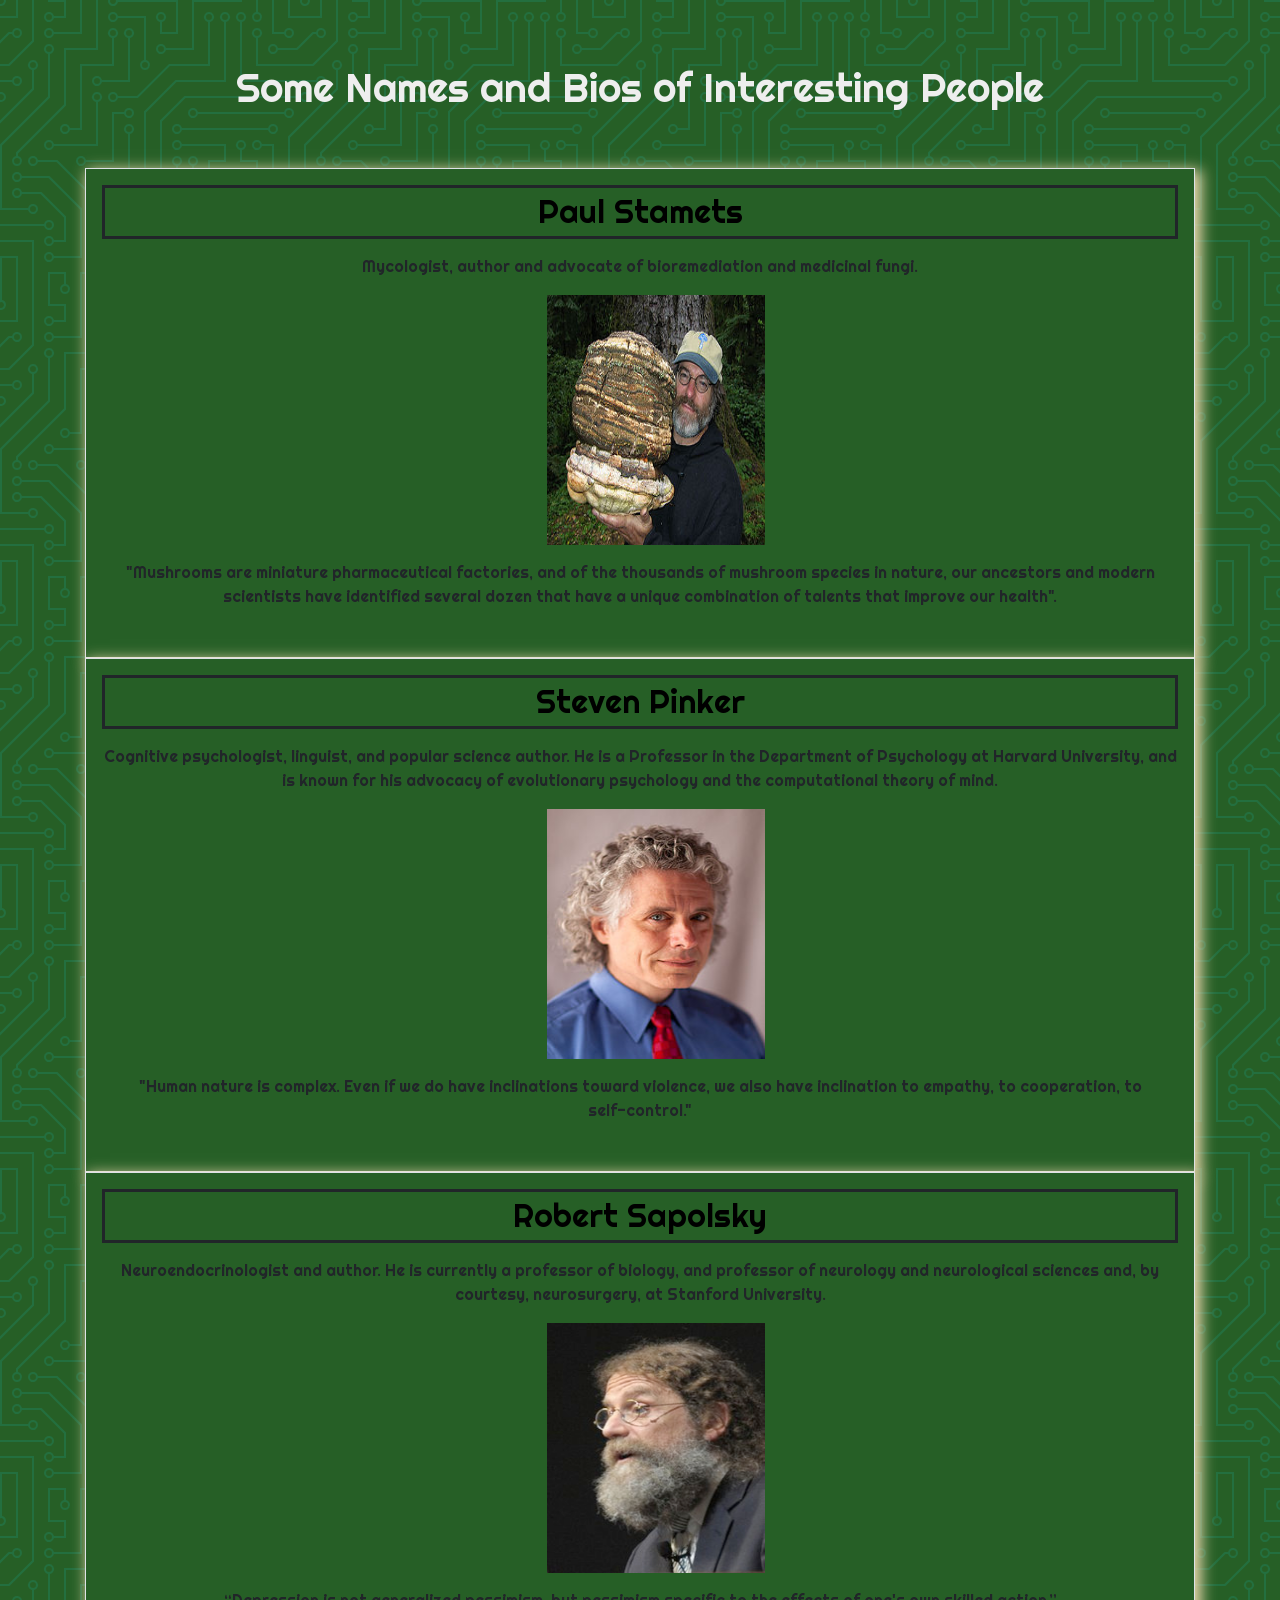
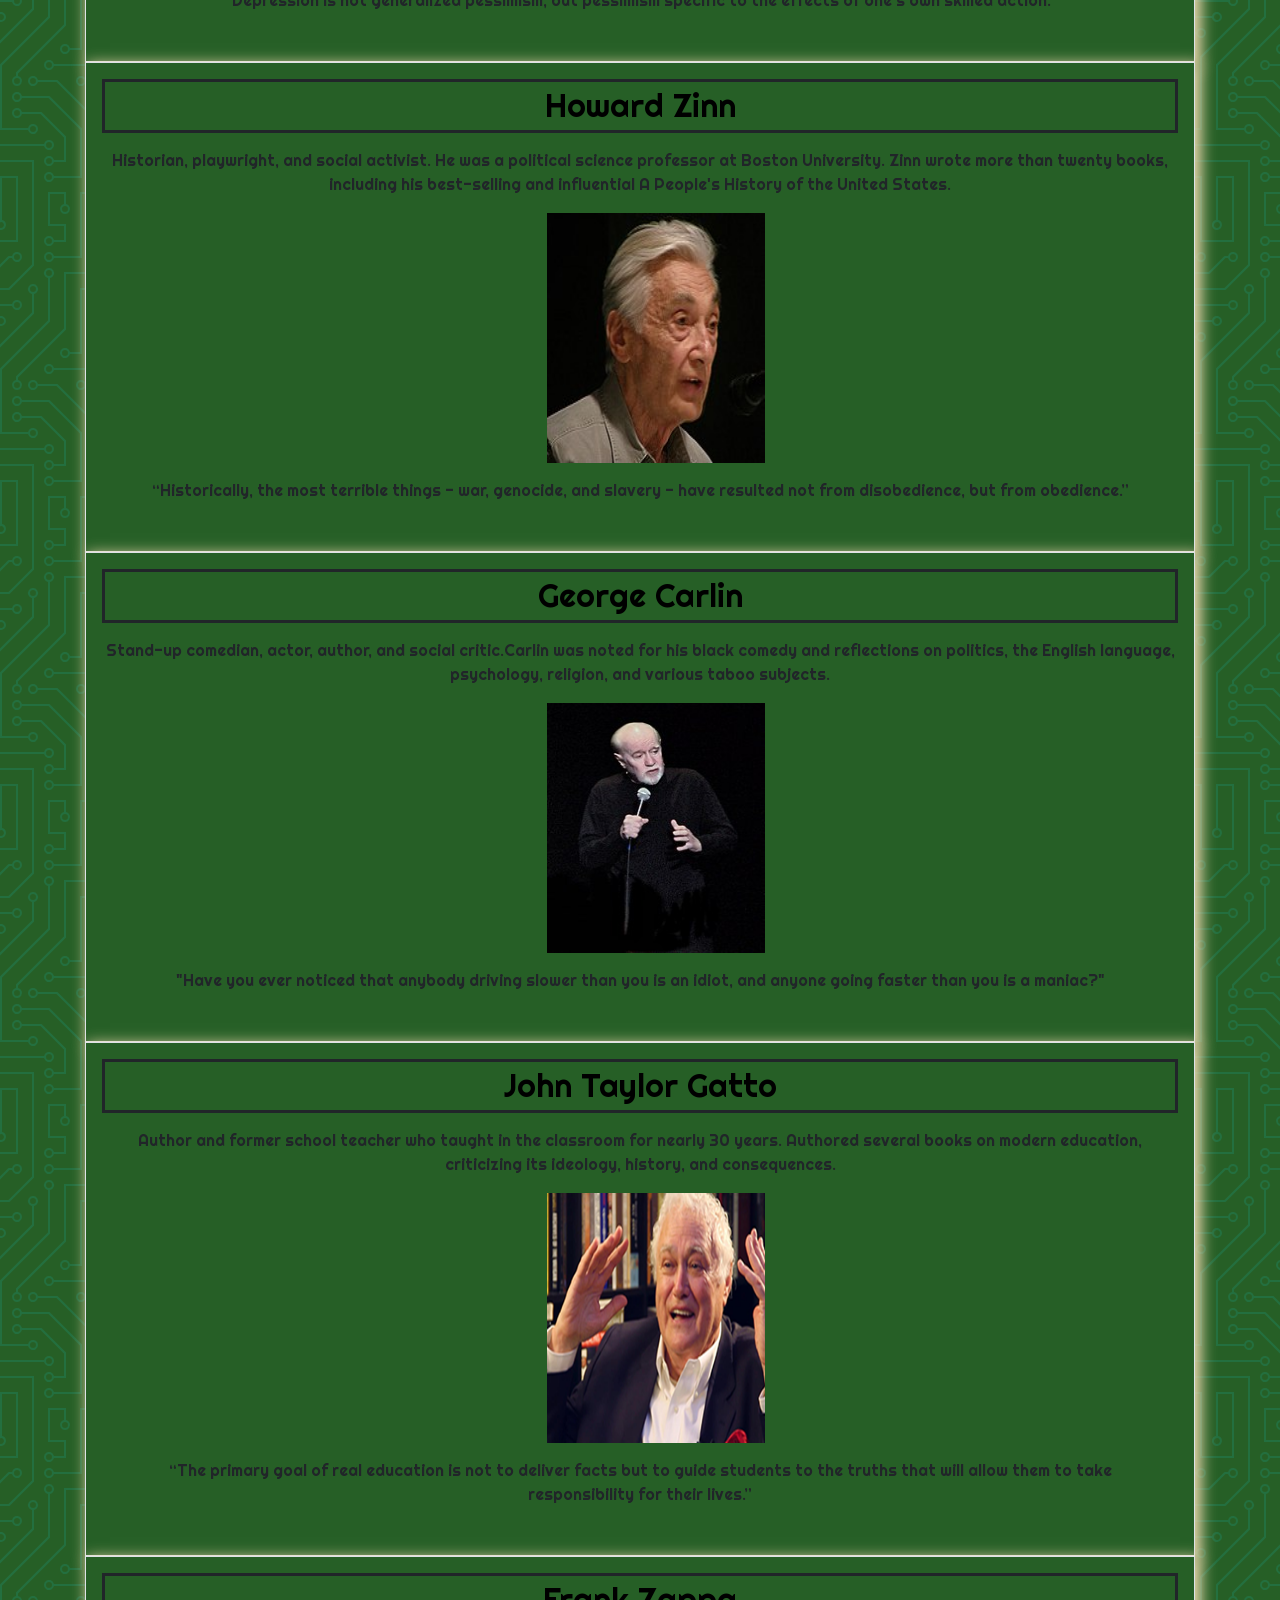
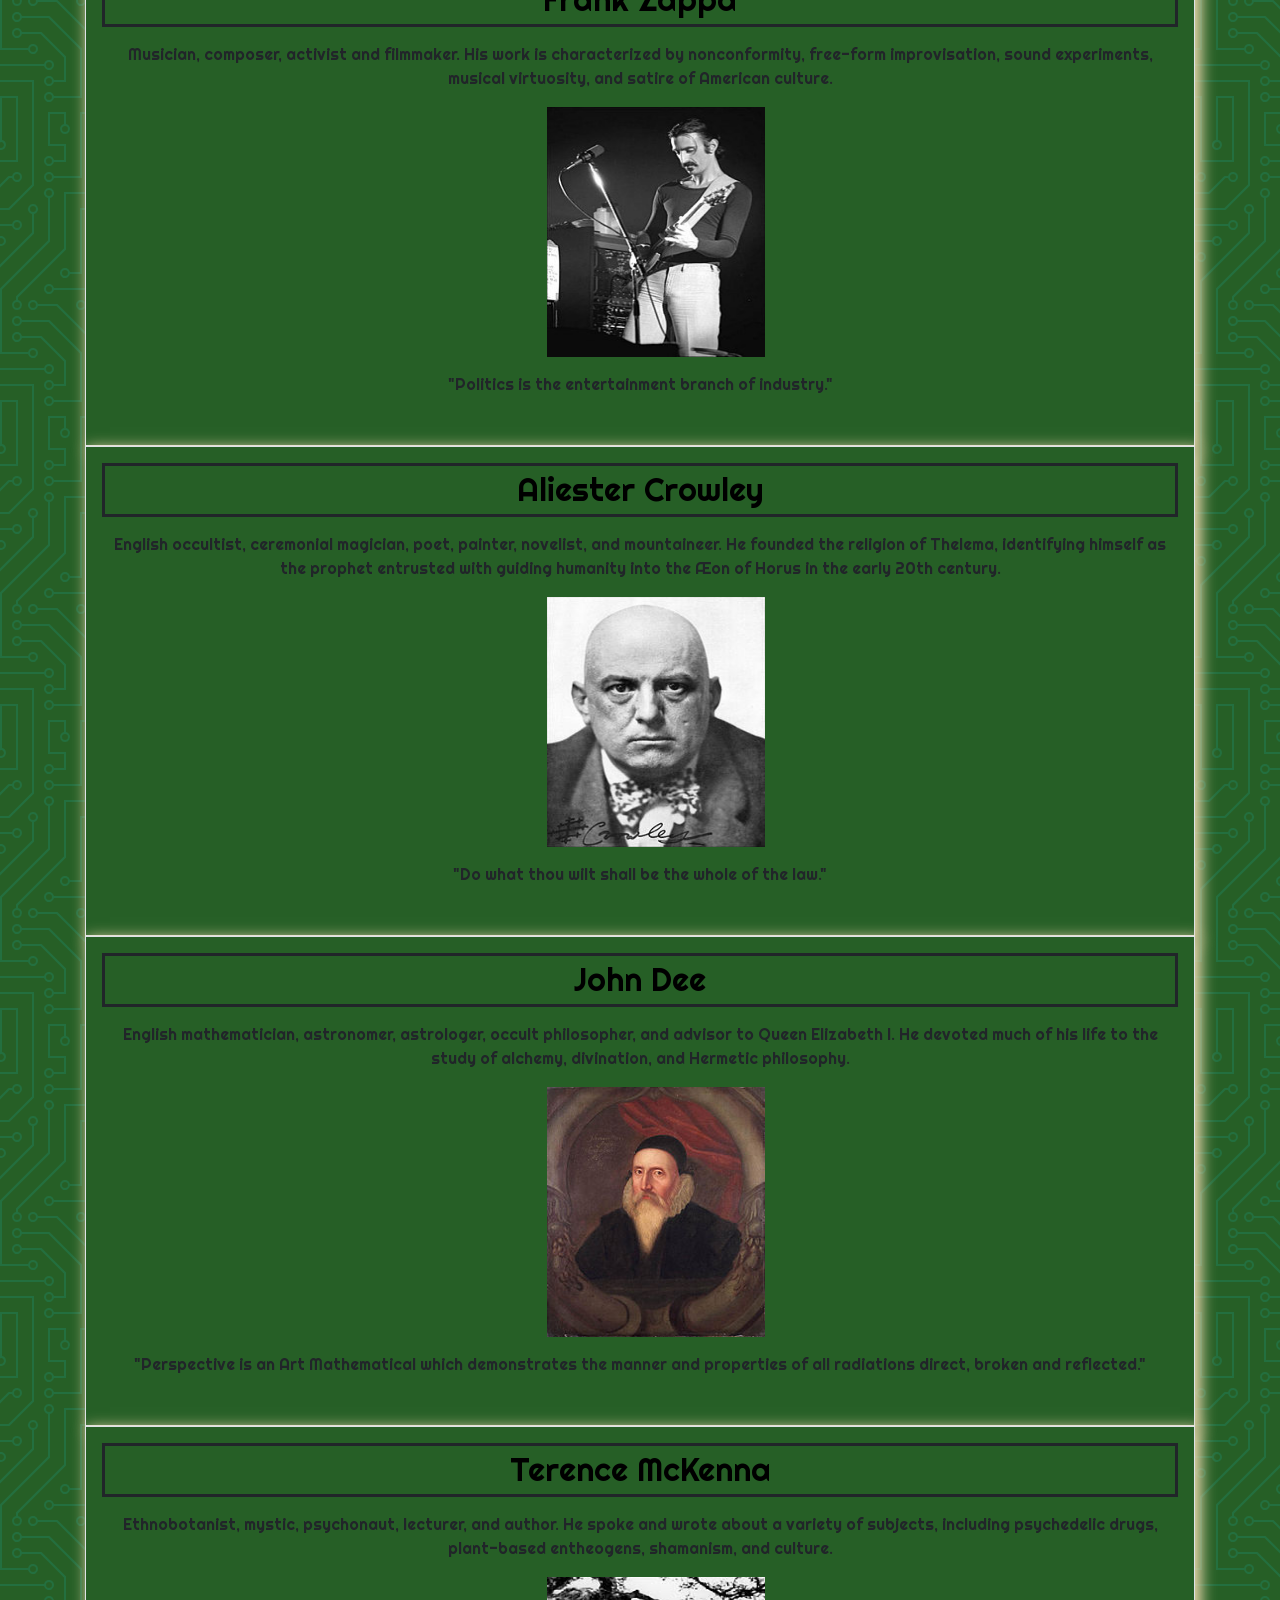
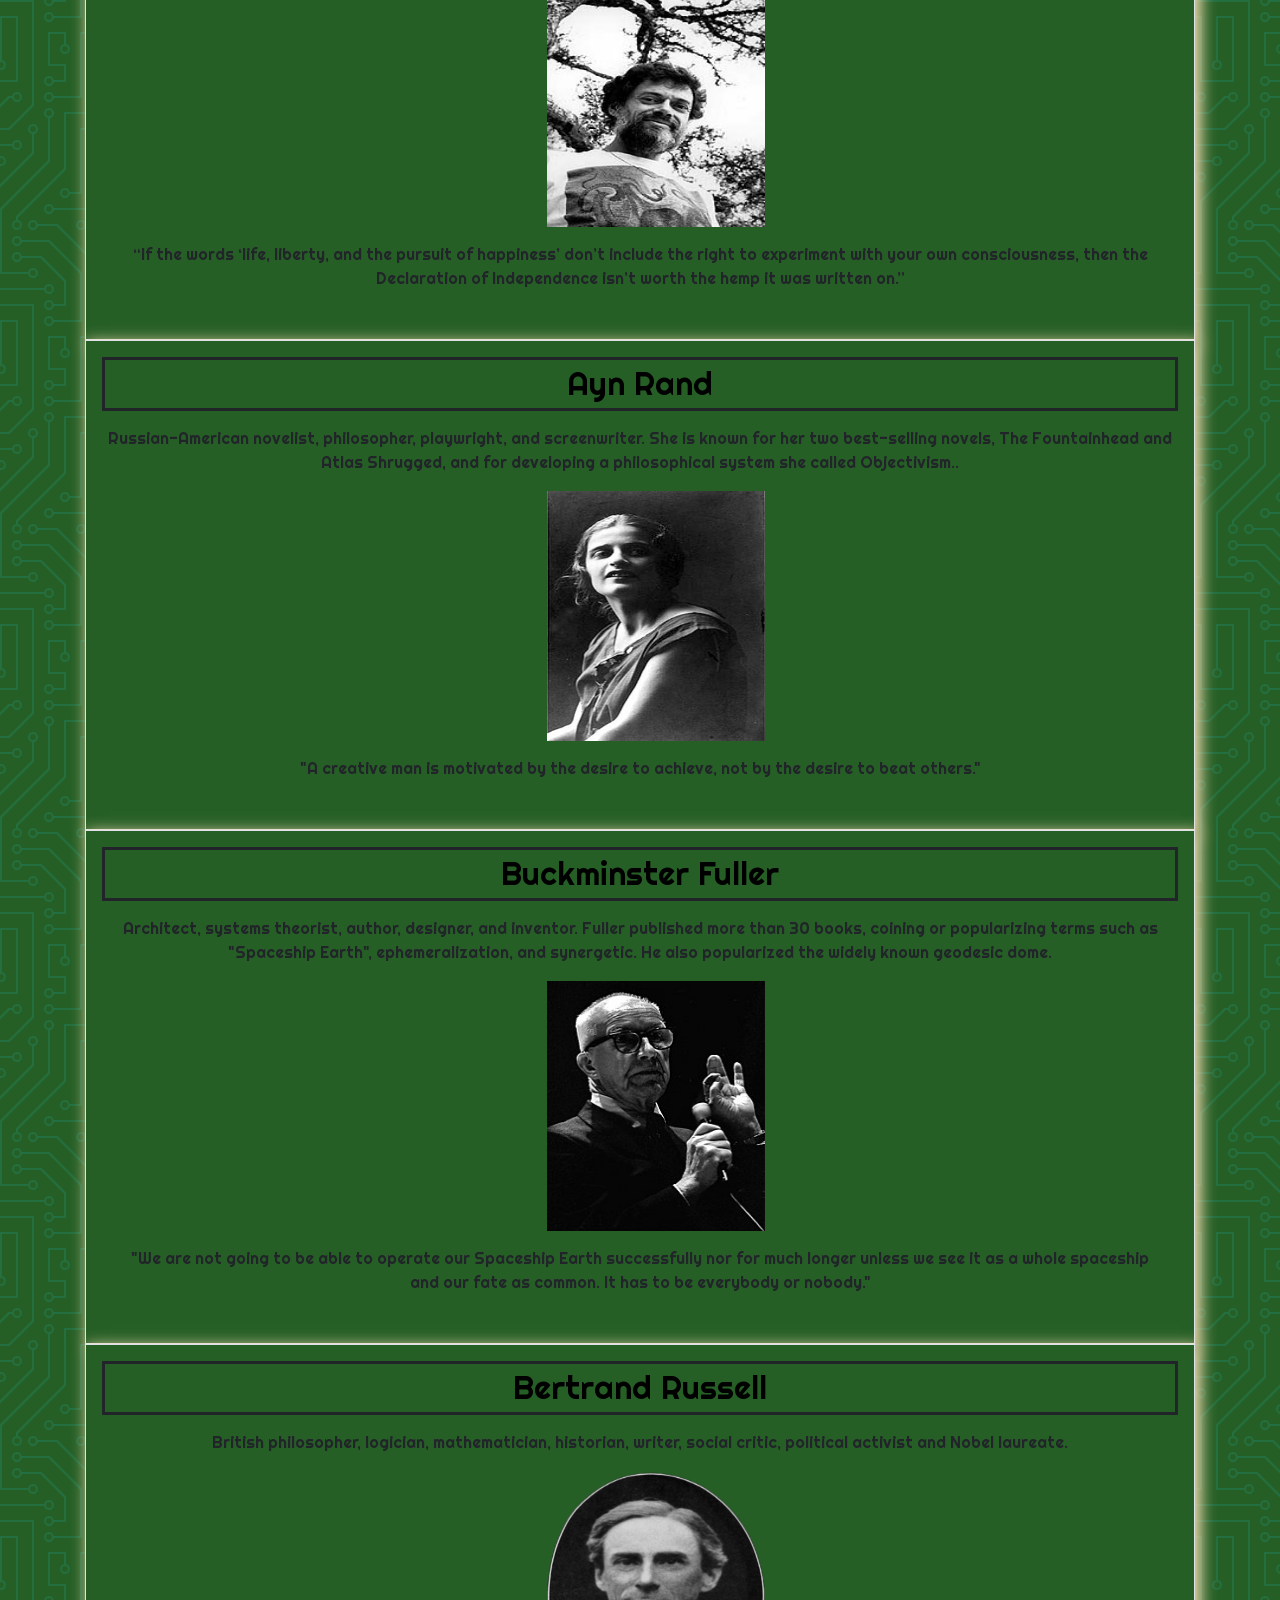
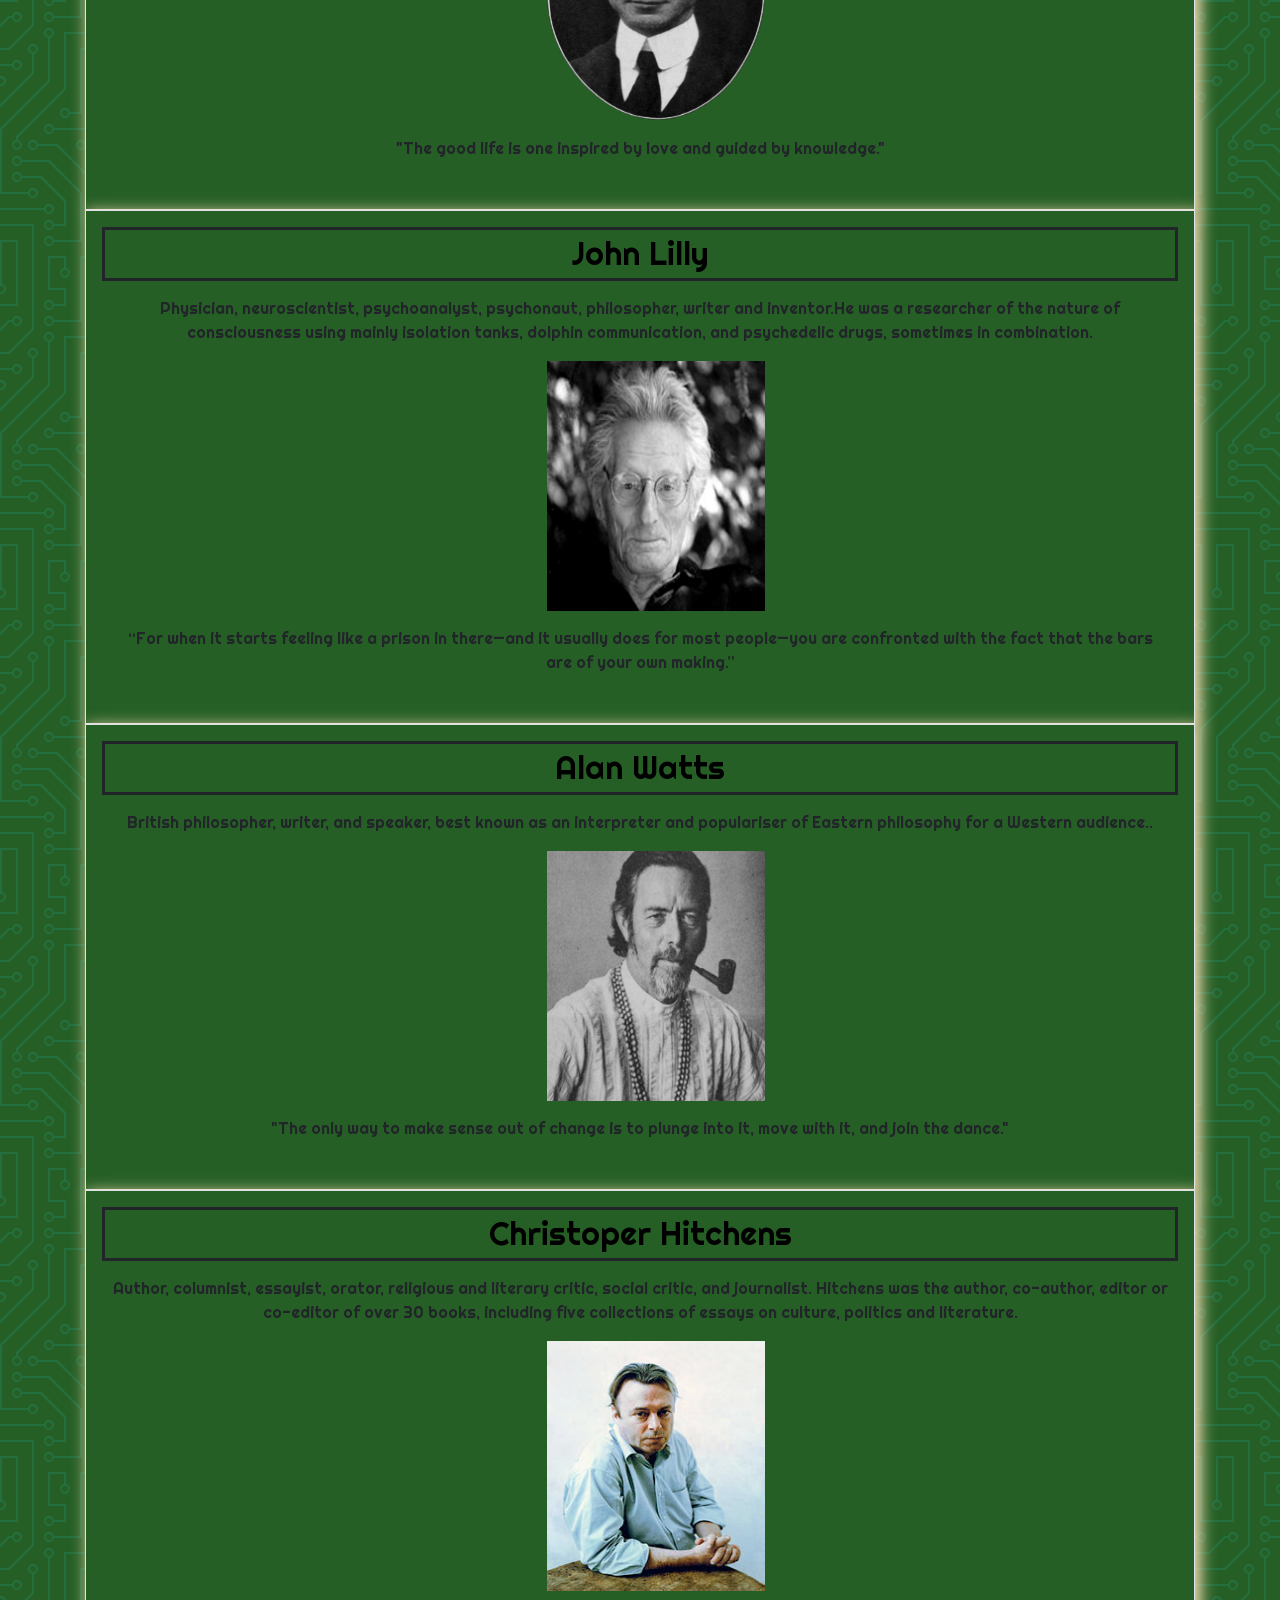
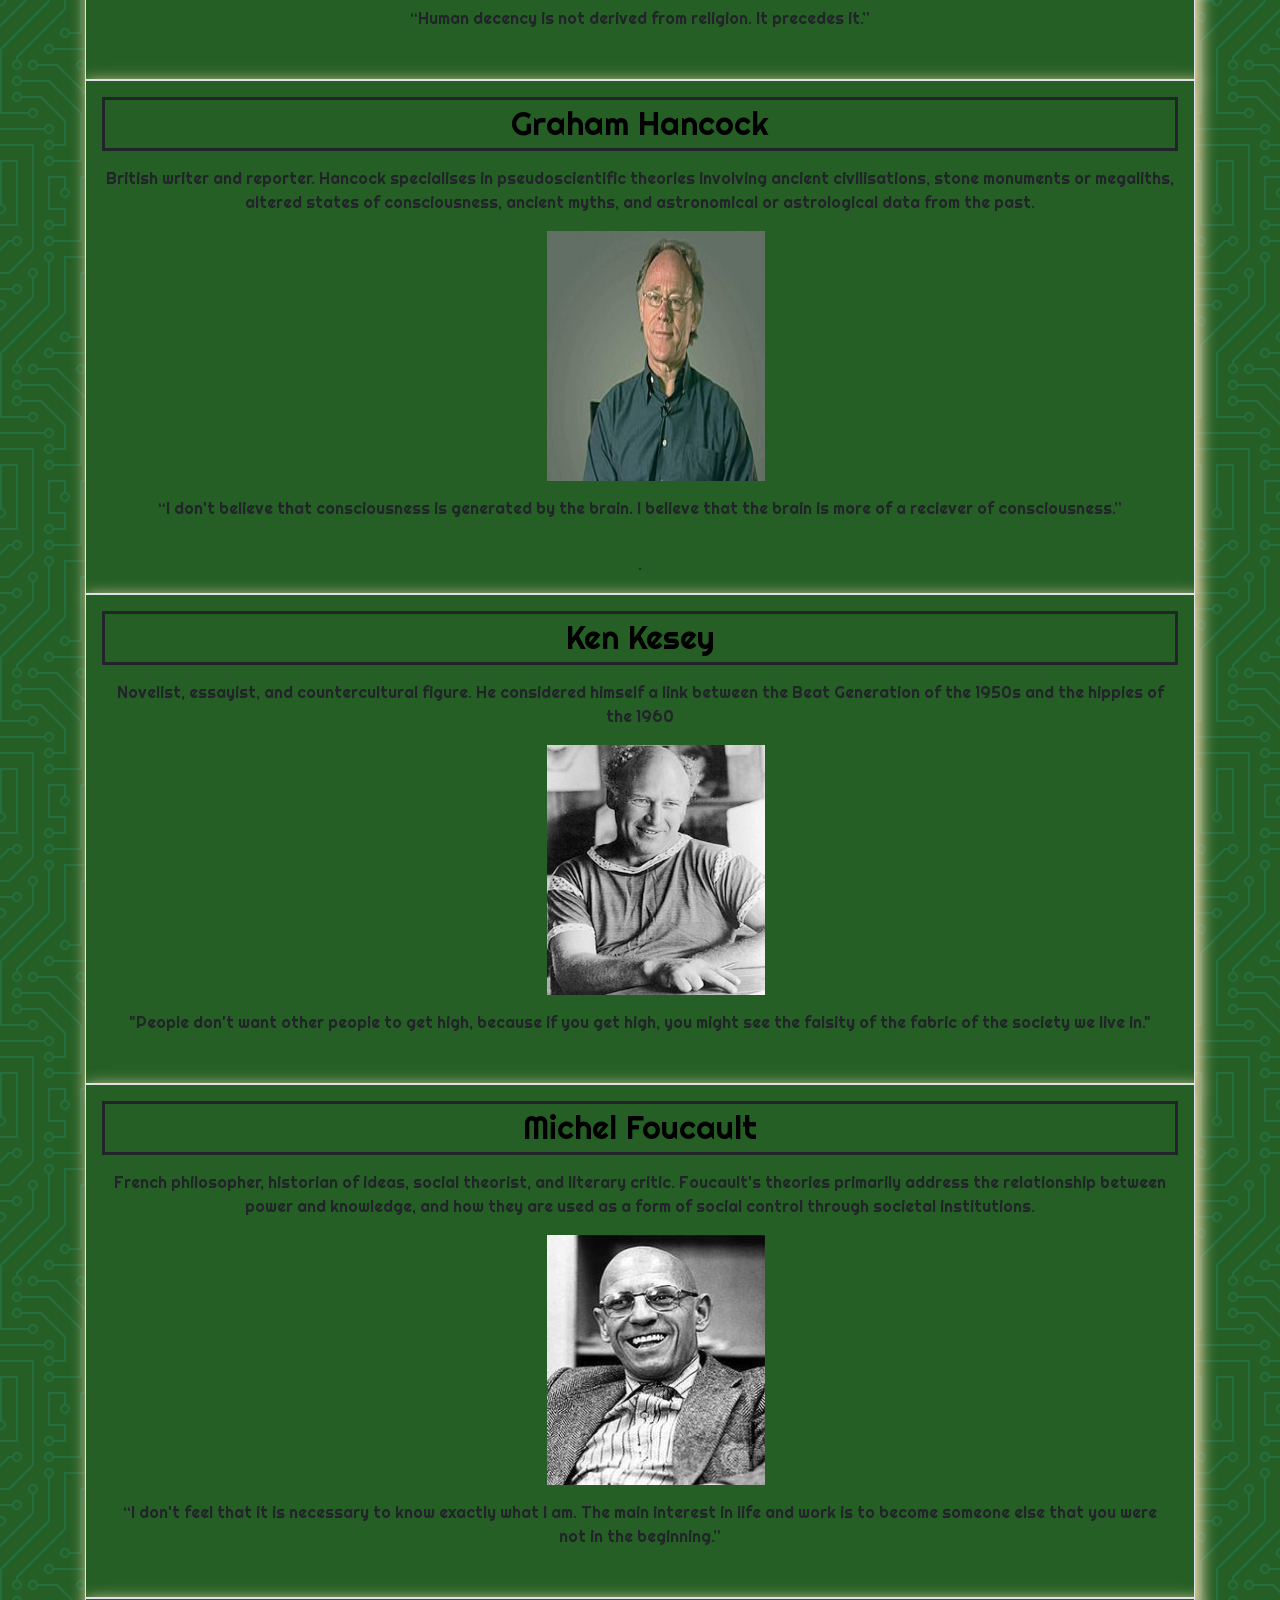
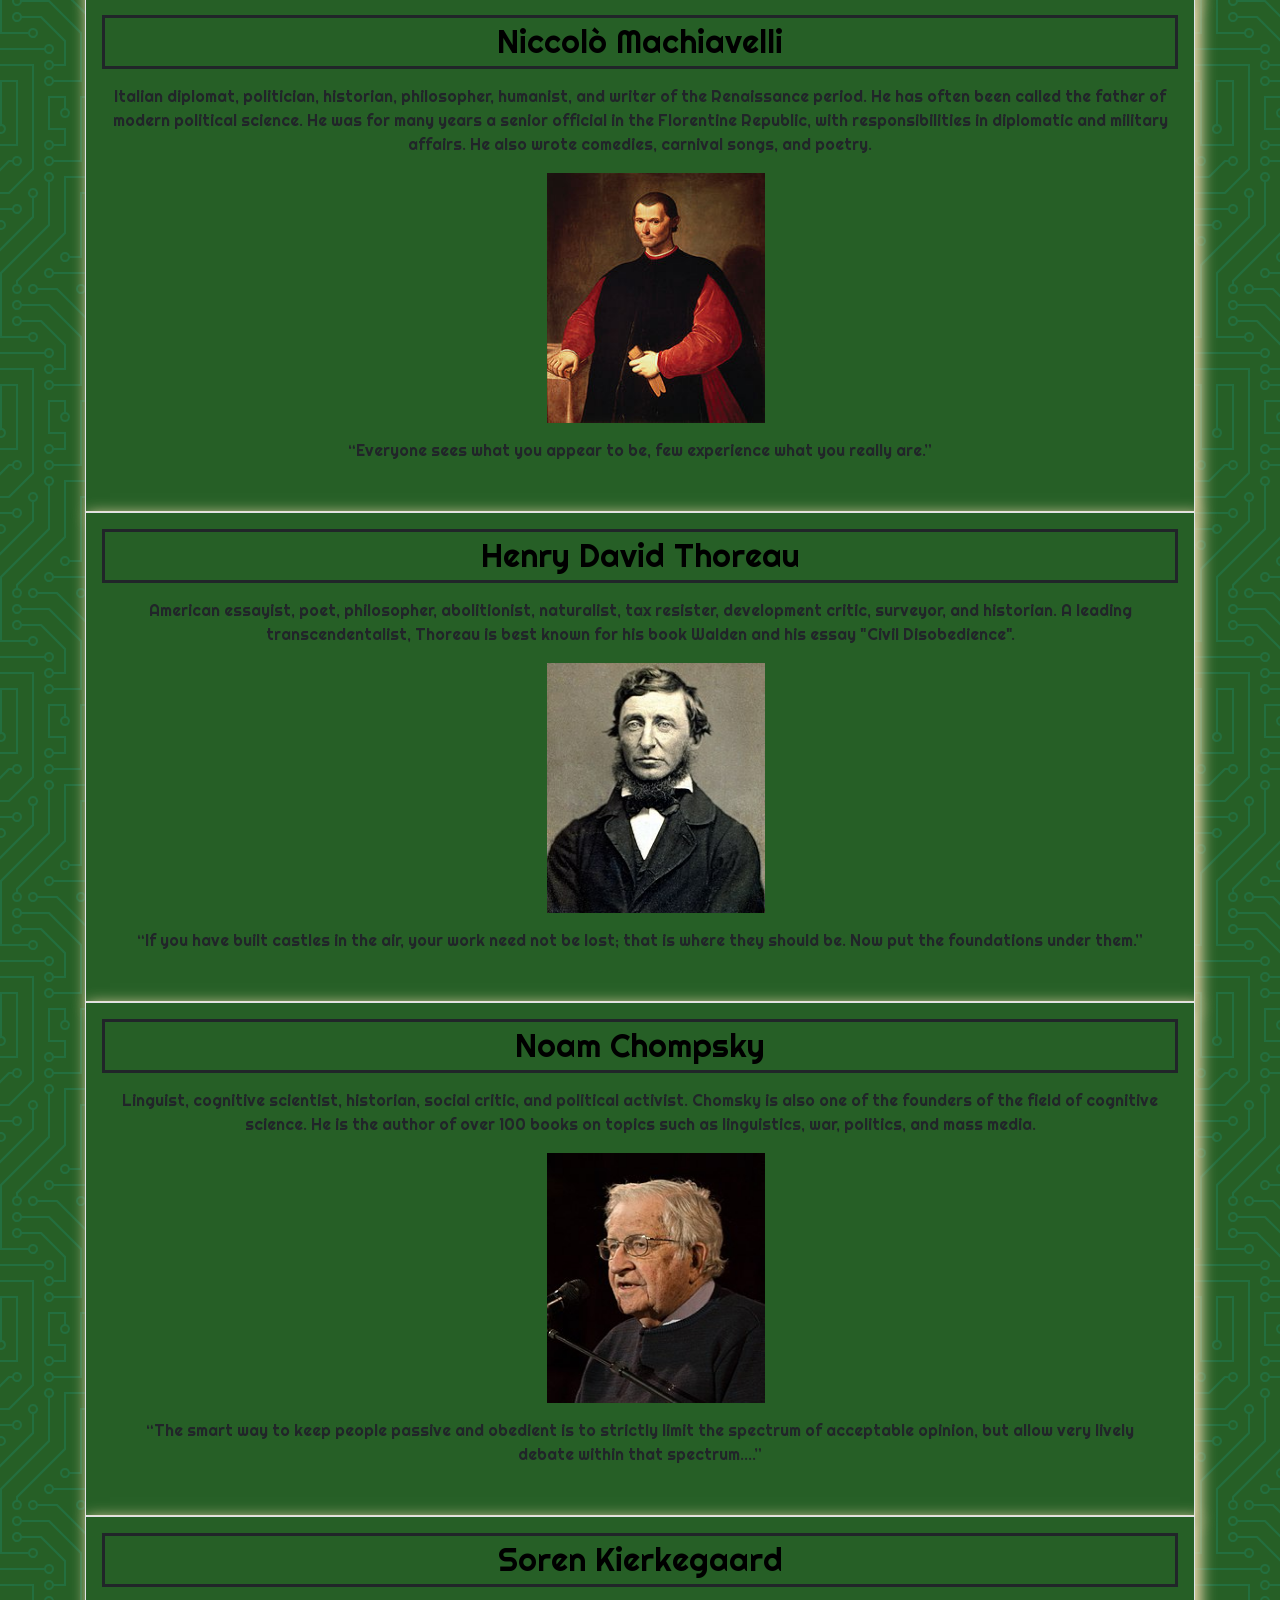
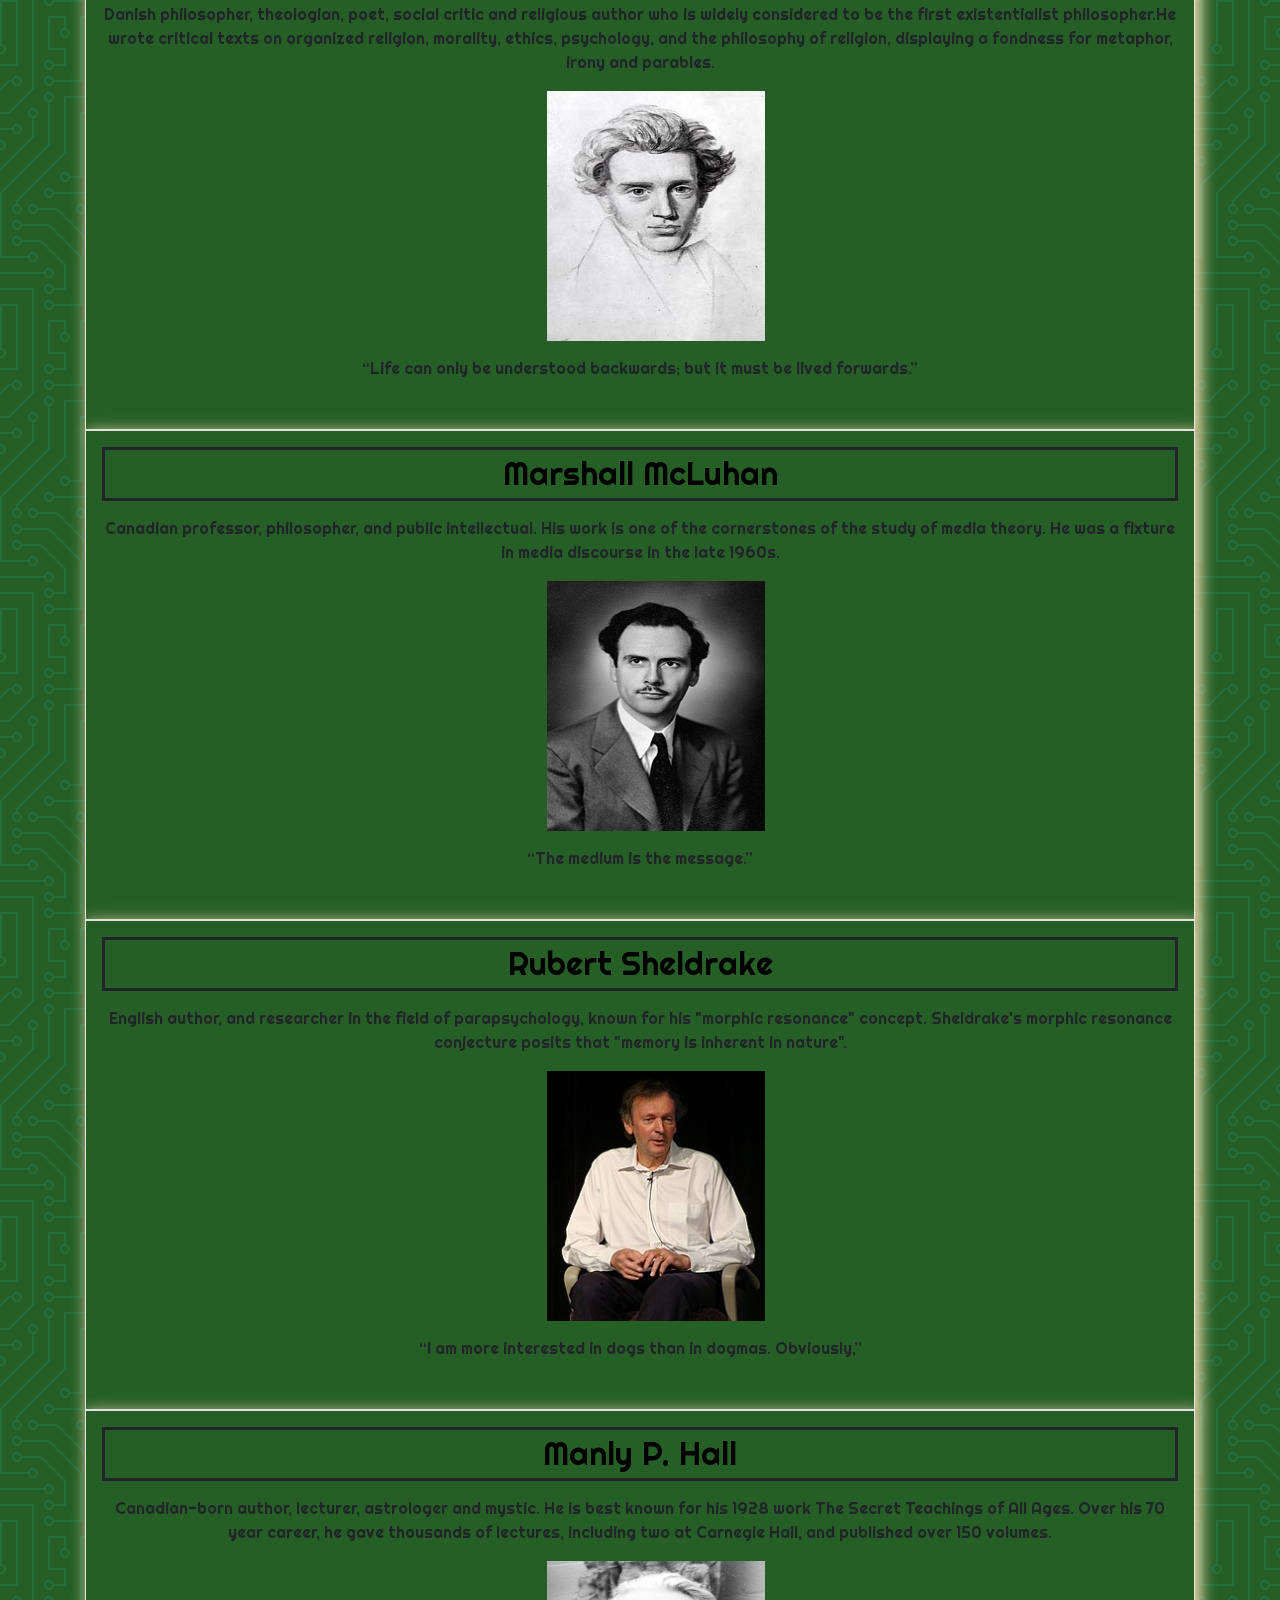
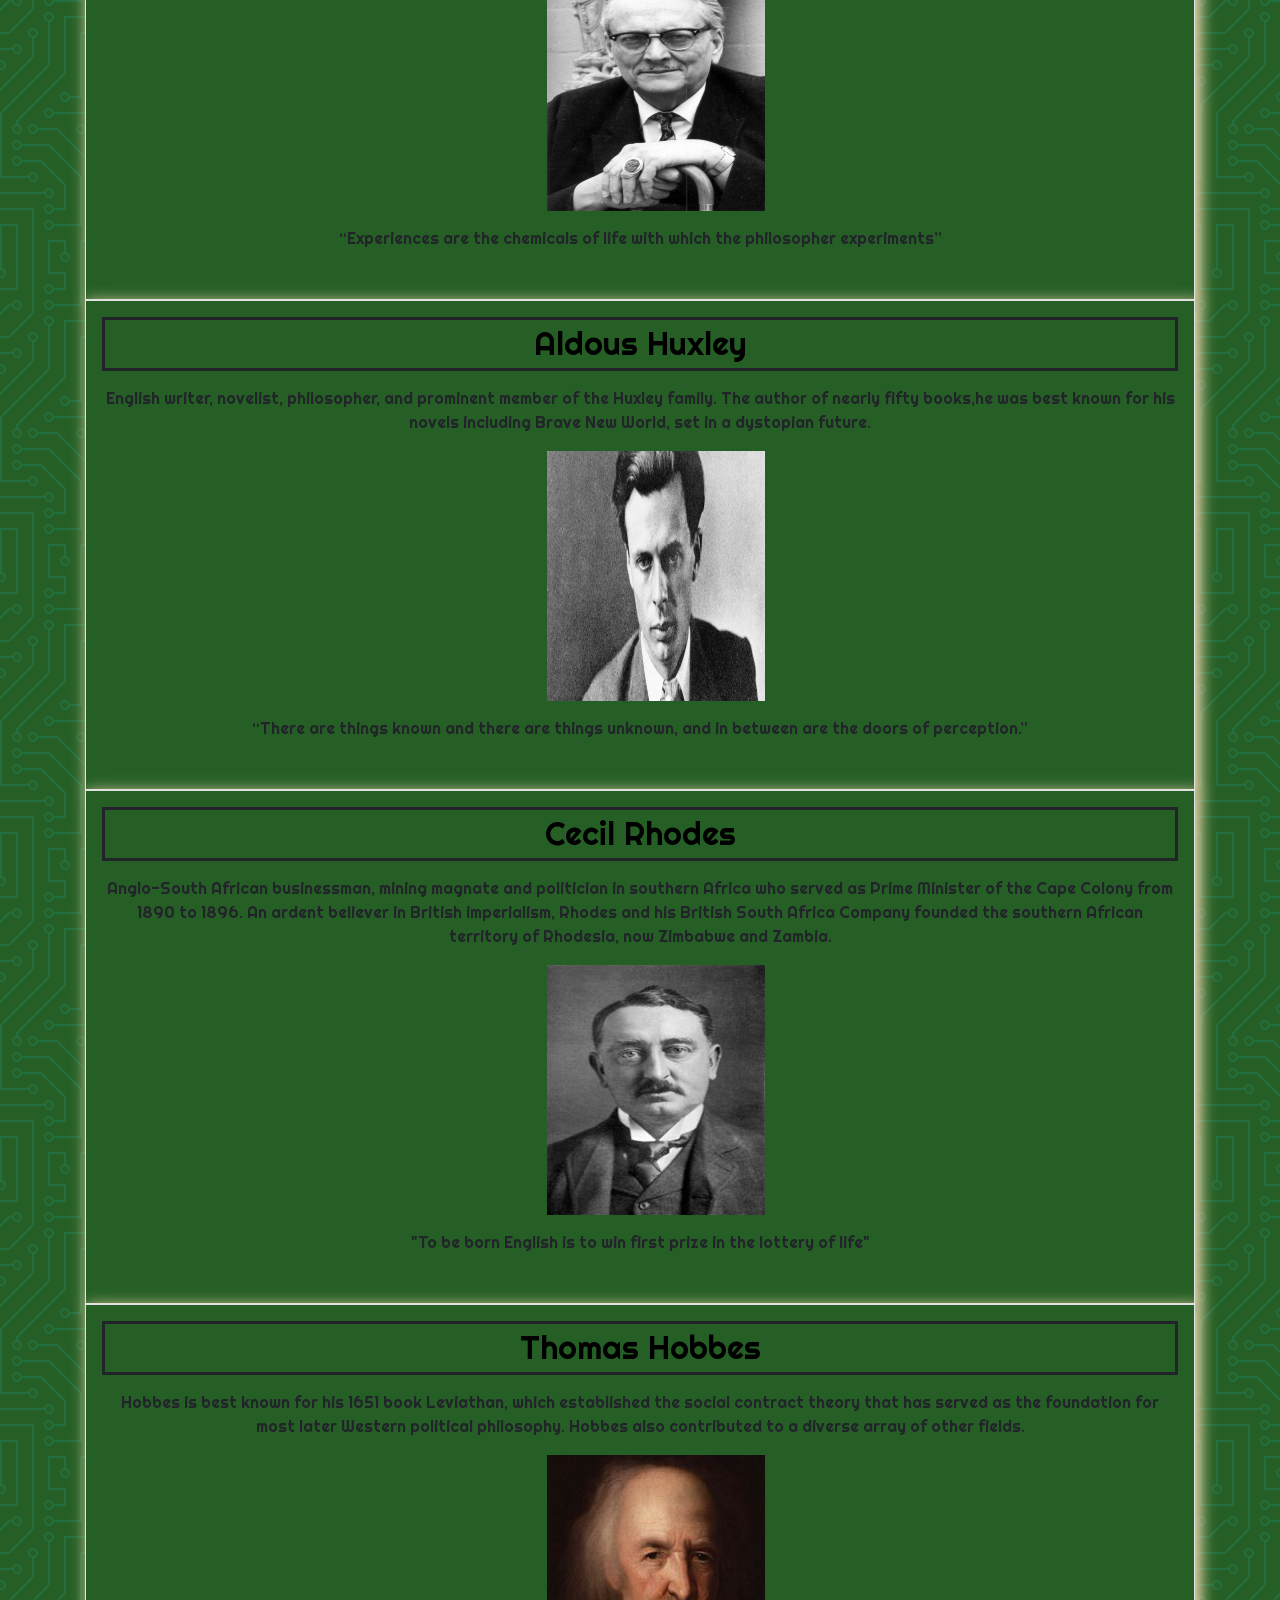
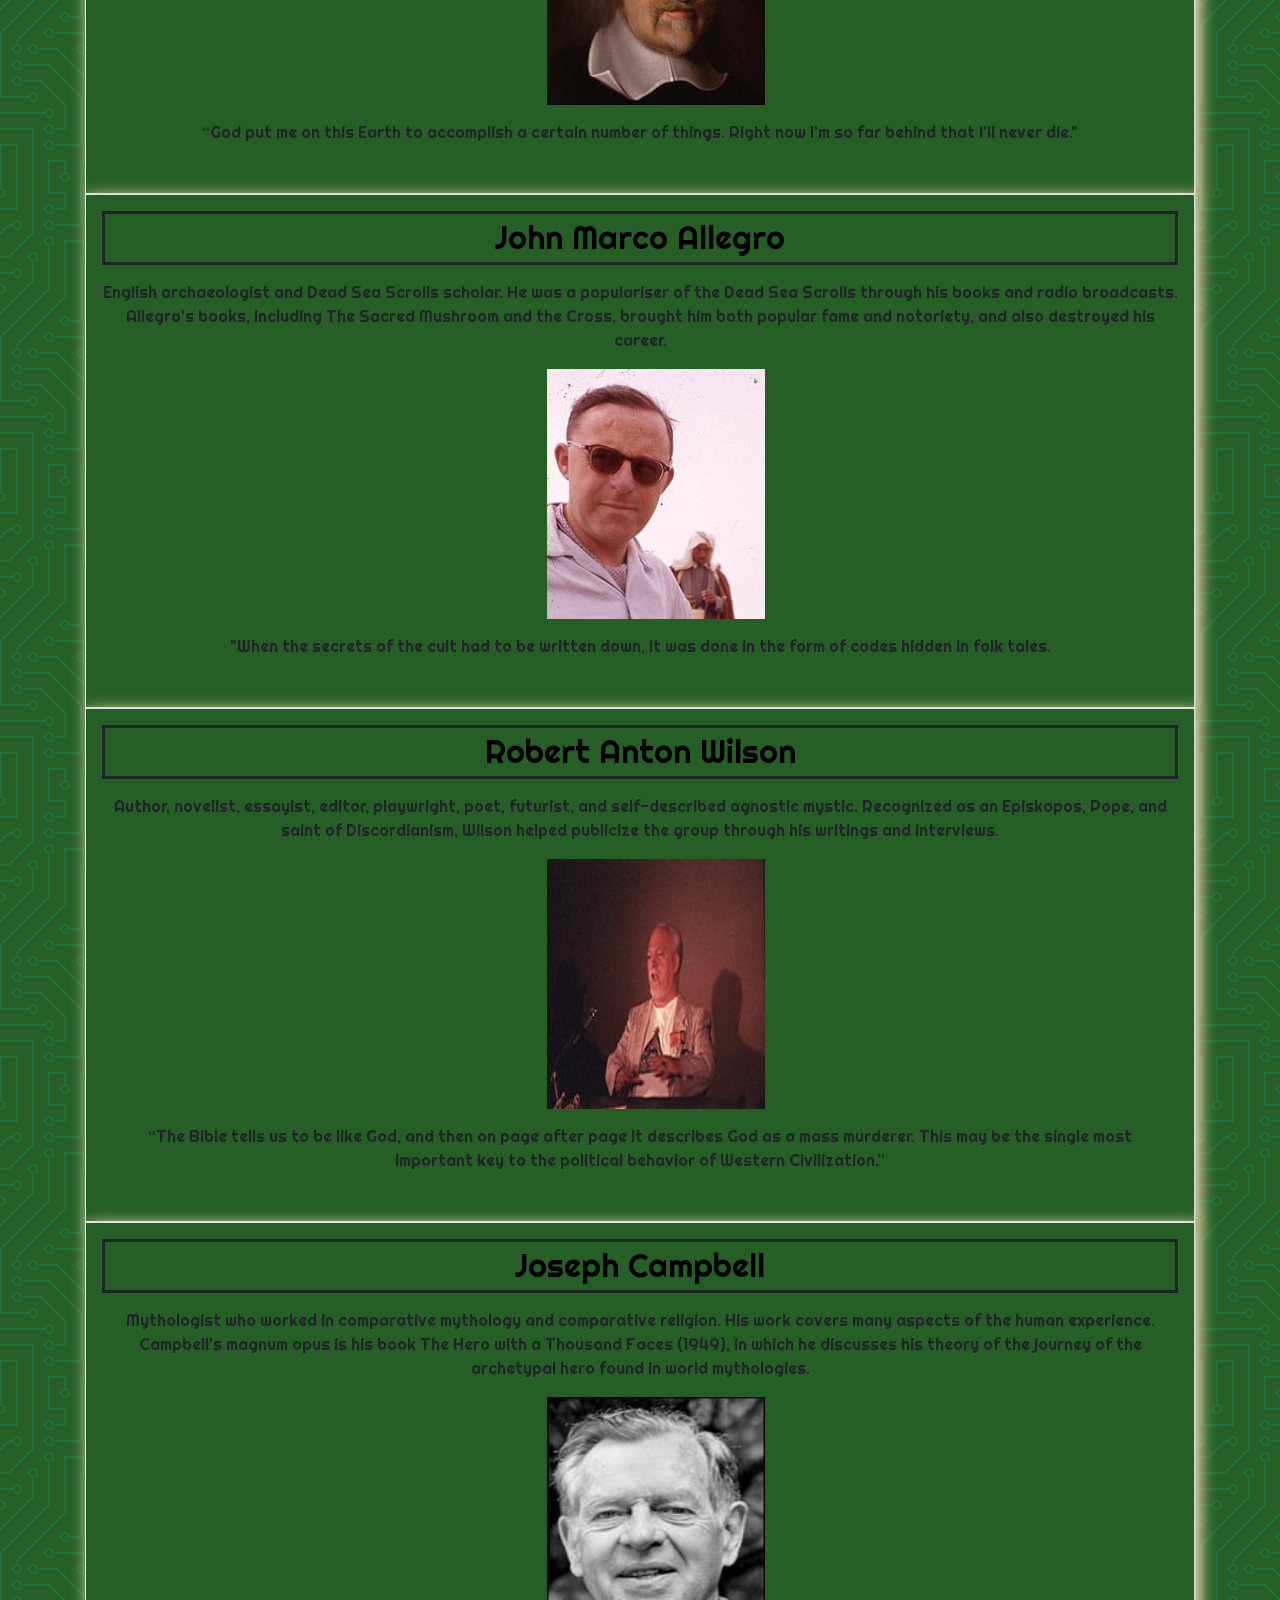
==== commit 42ef3604: "new tab image" ====
--- a/index.html
+++ b/index.html
@@ -5,6 +5,7 @@
 <head>
 
     <meta charset="UTF-8">
+    <link rel="shortcut icon" href="favicon.ico" />
     <meta name="viewport" content="width=device-width, initial-scale=1">
 
     <title>Some Names & Bios of Interesting People</title>
--- a/css/style.css
+++ b/css/style.css
@@ -1,30 +1,30 @@
 * {
-  -webkit-box-sizing: border-box;
-          box-sizing: border-box;
+  padding: 0;
+  margin: 0;
 }
 
 html body {
+  height: 100%;
   padding: 2em;
   background-color: #265f26;
-  background-image: url("data:image/svg+xml,%3Csvg width='20' height='12' viewBox='0 0 20 12' xmlns='http://www.w3.org/2000/svg'%3E%3Cpath d='M6 12c0-.622-.095-1.221-.27-1.785A5.982 5.982 0 0 0 10 12c1.67 0 3.182-.683 4.27-1.785A5.998 5.998 0 0 0 14 12h2a4 4 0 0 1 4-4V6c-1.67 0-3.182.683-4.27 1.785C15.905 7.22 16 6.622 16 6c0-.622-.095-1.221-.27-1.785A5.982 5.982 0 0 0 20 6V4a4 4 0 0 1-4-4h-2c0 .622.095 1.221.27 1.785A5.982 5.982 0 0 0 10 0C8.33 0 6.818.683 5.73 1.785 5.905 1.22 6 .622 6 0H4a4 4 0 0 1-4 4v2c1.67 0 3.182.683 4.27 1.785A5.998 5.998 0 0 1 4 6c0-.622.095-1.221.27-1.785A5.982 5.982 0 0 1 0 6v2a4 4 0 0 1 4 4h2zm-4 0a2 2 0 0 0-2-2v2h2zm16 0a2 2 0 0 1 2-2v2h-2zM0 2a2 2 0 0 0 2-2H0v2zm20 0a2 2 0 0 1-2-2h2v2zm-10 8a4 4 0 1 0 0-8 4 4 0 0 0 0 8zm0-2a2 2 0 1 0 0-4 2 2 0 0 0 0 4z' fill='%23000000' fill-opacity='0.55' fill-rule='evenodd'/%3E%3C/svg%3E");
+background-image: url("data:image/svg+xml,%3Csvg xmlns='http://www.w3.org/2000/svg' viewBox='0 0 304 304' width='304' height='304'%3E%3Cpath fill='%231f825e' fill-opacity='0.45' d='M44.1 224a5 5 0 1 1 0 2H0v-2h44.1zm160 48a5 5 0 1 1 0 2H82v-2h122.1zm57.8-46a5 5 0 1 1 0-2H304v2h-42.1zm0 16a5 5 0 1 1 0-2H304v2h-42.1zm6.2-114a5 5 0 1 1 0 2h-86.2a5 5 0 1 1 0-2h86.2zm-256-48a5 5 0 1 1 0 2H0v-2h12.1zm185.8 34a5 5 0 1 1 0-2h86.2a5 5 0 1 1 0 2h-86.2zM258 12.1a5 5 0 1 1-2 0V0h2v12.1zm-64 208a5 5 0 1 1-2 0v-54.2a5 5 0 1 1 2 0v54.2zm48-198.2V80h62v2h-64V21.9a5 5 0 1 1 2 0zm16 16V64h46v2h-48V37.9a5 5 0 1 1 2 0zm-128 96V208h16v12.1a5 5 0 1 1-2 0V210h-16v-76.1a5 5 0 1 1 2 0zm-5.9-21.9a5 5 0 1 1 0 2H114v48H85.9a5 5 0 1 1 0-2H112v-48h12.1zm-6.2 130a5 5 0 1 1 0-2H176v-74.1a5 5 0 1 1 2 0V242h-60.1zm-16-64a5 5 0 1 1 0-2H114v48h10.1a5 5 0 1 1 0 2H112v-48h-10.1zM66 284.1a5 5 0 1 1-2 0V274H50v30h-2v-32h18v12.1zM236.1 176a5 5 0 1 1 0 2H226v94h48v32h-2v-30h-48v-98h12.1zm25.8-30a5 5 0 1 1 0-2H274v44.1a5 5 0 1 1-2 0V146h-10.1zm-64 96a5 5 0 1 1 0-2H208v-80h16v-14h-42.1a5 5 0 1 1 0-2H226v18h-16v80h-12.1zm86.2-210a5 5 0 1 1 0 2H272V0h2v32h10.1zM98 101.9V146H53.9a5 5 0 1 1 0-2H96v-42.1a5 5 0 1 1 2 0zM53.9 34a5 5 0 1 1 0-2H80V0h2v34H53.9zm60.1 3.9V66H82v64H69.9a5 5 0 1 1 0-2H80V64h32V37.9a5 5 0 1 1 2 0zM101.9 82a5 5 0 1 1 0-2H128V37.9a5 5 0 1 1 2 0V82h-28.1zm16-64a5 5 0 1 1 0-2H146v44.1a5 5 0 1 1-2 0V18h-26.1zm102.2 270a5 5 0 1 1 0 2H98v14h-2v-16h124.1zM242 149.9V160h16v34h-16v62h48v48h-2v-46h-48v-66h16v-30h-16v-12.1a5 5 0 1 1 2 0zM53.9 18a5 5 0 1 1 0-2H64V2H48V0h18v18H53.9zm112 32a5 5 0 1 1 0-2H192V0h50v2h-48v48h-28.1zm-48-48a5 5 0 0 1-9.8-2h2.07a3 3 0 1 0 5.66 0H178v34h-18V21.9a5 5 0 1 1 2 0V32h14V2h-58.1zm0 96a5 5 0 1 1 0-2H137l32-32h39V21.9a5 5 0 1 1 2 0V66h-40.17l-32 32H117.9zm28.1 90.1a5 5 0 1 1-2 0v-76.51L175.59 80H224V21.9a5 5 0 1 1 2 0V82h-49.59L146 112.41v75.69zm16 32a5 5 0 1 1-2 0v-99.51L184.59 96H300.1a5 5 0 0 1 3.9-3.9v2.07a3 3 0 0 0 0 5.66v2.07a5 5 0 0 1-3.9-3.9H185.41L162 121.41v98.69zm-144-64a5 5 0 1 1-2 0v-3.51l48-48V48h32V0h2v50H66v55.41l-48 48v2.69zM50 53.9v43.51l-48 48V208h26.1a5 5 0 1 1 0 2H0v-65.41l48-48V53.9a5 5 0 1 1 2 0zm-16 16V89.41l-34 34v-2.82l32-32V69.9a5 5 0 1 1 2 0zM12.1 32a5 5 0 1 1 0 2H9.41L0 43.41V40.6L8.59 32h3.51zm265.8 18a5 5 0 1 1 0-2h18.69l7.41-7.41v2.82L297.41 50H277.9zm-16 160a5 5 0 1 1 0-2H288v-71.41l16-16v2.82l-14 14V210h-28.1zm-208 32a5 5 0 1 1 0-2H64v-22.59L40.59 194H21.9a5 5 0 1 1 0-2H41.41L66 216.59V242H53.9zm150.2 14a5 5 0 1 1 0 2H96v-56.6L56.6 162H37.9a5 5 0 1 1 0-2h19.5L98 200.6V256h106.1zm-150.2 2a5 5 0 1 1 0-2H80v-46.59L48.59 178H21.9a5 5 0 1 1 0-2H49.41L82 208.59V258H53.9zM34 39.8v1.61L9.41 66H0v-2h8.59L32 40.59V0h2v39.8zM2 300.1a5 5 0 0 1 3.9 3.9H3.83A3 3 0 0 0 0 302.17V256h18v48h-2v-46H2v42.1zM34 241v63h-2v-62H0v-2h34v1zM17 18H0v-2h16V0h2v18h-1zm273-2h14v2h-16V0h2v16zm-32 273v15h-2v-14h-14v14h-2v-16h18v1zM0 92.1A5.02 5.02 0 0 1 6 97a5 5 0 0 1-6 4.9v-2.07a3 3 0 1 0 0-5.66V92.1zM80 272h2v32h-2v-32zm37.9 32h-2.07a3 3 0 0 0-5.66 0h-2.07a5 5 0 0 1 9.8 0zM5.9 0A5.02 5.02 0 0 1 0 5.9V3.83A3 3 0 0 0 3.83 0H5.9zm294.2 0h2.07A3 3 0 0 0 304 3.83V5.9a5 5 0 0 1-3.9-5.9zm3.9 300.1v2.07a3 3 0 0 0-1.83 1.83h-2.07a5 5 0 0 1 3.9-3.9zM97 100a3 3 0 1 0 0-6 3 3 0 0 0 0 6zm0-16a3 3 0 1 0 0-6 3 3 0 0 0 0 6zm16 16a3 3 0 1 0 0-6 3 3 0 0 0 0 6zm16 16a3 3 0 1 0 0-6 3 3 0 0 0 0 6zm0 16a3 3 0 1 0 0-6 3 3 0 0 0 0 6zm-48 32a3 3 0 1 0 0-6 3 3 0 0 0 0 6zm16 16a3 3 0 1 0 0-6 3 3 0 0 0 0 6zm32 48a3 3 0 1 0 0-6 3 3 0 0 0 0 6zm-16 16a3 3 0 1 0 0-6 3 3 0 0 0 0 6zm32-16a3 3 0 1 0 0-6 3 3 0 0 0 0 6zm0-32a3 3 0 1 0 0-6 3 3 0 0 0 0 6zm16 32a3 3 0 1 0 0-6 3 3 0 0 0 0 6zm32 16a3 3 0 1 0 0-6 3 3 0 0 0 0 6zm0-16a3 3 0 1 0 0-6 3 3 0 0 0 0 6zm-16-64a3 3 0 1 0 0-6 3 3 0 0 0 0 6zm16 0a3 3 0 1 0 0-6 3 3 0 0 0 0 6zm16 96a3 3 0 1 0 0-6 3 3 0 0 0 0 6zm0 16a3 3 0 1 0 0-6 3 3 0 0 0 0 6zm16 16a3 3 0 1 0 0-6 3 3 0 0 0 0 6zm16-144a3 3 0 1 0 0-6 3 3 0 0 0 0 6zm0 32a3 3 0 1 0 0-6 3 3 0 0 0 0 6zm16-32a3 3 0 1 0 0-6 3 3 0 0 0 0 6zm16-16a3 3 0 1 0 0-6 3 3 0 0 0 0 6zm-96 0a3 3 0 1 0 0-6 3 3 0 0 0 0 6zm0 16a3 3 0 1 0 0-6 3 3 0 0 0 0 6zm16-32a3 3 0 1 0 0-6 3 3 0 0 0 0 6zm96 0a3 3 0 1 0 0-6 3 3 0 0 0 0 6zm-16-64a3 3 0 1 0 0-6 3 3 0 0 0 0 6zm16-16a3 3 0 1 0 0-6 3 3 0 0 0 0 6zm-32 0a3 3 0 1 0 0-6 3 3 0 0 0 0 6zm0-16a3 3 0 1 0 0-6 3 3 0 0 0 0 6zm-16 0a3 3 0 1 0 0-6 3 3 0 0 0 0 6zm-16 0a3 3 0 1 0 0-6 3 3 0 0 0 0 6zm-16 0a3 3 0 1 0 0-6 3 3 0 0 0 0 6zM49 36a3 3 0 1 0 0-6 3 3 0 0 0 0 6zm-32 0a3 3 0 1 0 0-6 3 3 0 0 0 0 6zm32 16a3 3 0 1 0 0-6 3 3 0 0 0 0 6zM33 68a3 3 0 1 0 0-6 3 3 0 0 0 0 6zm16-48a3 3 0 1 0 0-6 3 3 0 0 0 0 6zm0 240a3 3 0 1 0 0-6 3 3 0 0 0 0 6zm16 32a3 3 0 1 0 0-6 3 3 0 0 0 0 6zm-16-64a3 3 0 1 0 0-6 3 3 0 0 0 0 6zm0 16a3 3 0 1 0 0-6 3 3 0 0 0 0 6zm-16-32a3 3 0 1 0 0-6 3 3 0 0 0 0 6zm80-176a3 3 0 1 0 0-6 3 3 0 0 0 0 6zm16 0a3 3 0 1 0 0-6 3 3 0 0 0 0 6zm-16-16a3 3 0 1 0 0-6 3 3 0 0 0 0 6zm32 48a3 3 0 1 0 0-6 3 3 0 0 0 0 6zm16-16a3 3 0 1 0 0-6 3 3 0 0 0 0 6zm0-32a3 3 0 1 0 0-6 3 3 0 0 0 0 6zm112 176a3 3 0 1 0 0-6 3 3 0 0 0 0 6zm-16 16a3 3 0 1 0 0-6 3 3 0 0 0 0 6zm0 16a3 3 0 1 0 0-6 3 3 0 0 0 0 6zm0 16a3 3 0 1 0 0-6 3 3 0 0 0 0 6zM17 180a3 3 0 1 0 0-6 3 3 0 0 0 0 6zm0 16a3 3 0 1 0 0-6 3 3 0 0 0 0 6zm0-32a3 3 0 1 0 0-6 3 3 0 0 0 0 6zm16 0a3 3 0 1 0 0-6 3 3 0 0 0 0 6zM17 84a3 3 0 1 0 0-6 3 3 0 0 0 0 6zm32 64a3 3 0 1 0 0-6 3 3 0 0 0 0 6zm16-16a3 3 0 1 0 0-6 3 3 0 0 0 0 6z'%3E%3C/path%3E%3C/svg%3E");
 }
 
 .header {
   text-align: center;
-  color: #000000;
+  color: #EEE;
   font-weight: bolder;
   font-family: "Righteous", cursive;
   padding: 2rem;
 }
 
 .container {
-  display: -ms-grid;
-  display: grid;
-  -ms-grid-rows: 100%;
-  -ms-grid-columns: auto auto auto;
-      grid-template: 100% / auto auto auto;
-  grid-gap: 2em;
+  display: flex;
+  justify-content: center;
+  flex-direction: column;
+  text-align: center;
   font-family: "Righteous", cursive;
+  padding-top: 1em;
 }
 
 img {
@@ -36,12 +36,13 @@
 .border {
   padding: 1em;
   background-color: #265f26;
-  -webkit-box-shadow: 4px 4px 14px 2px wheat;
           box-shadow: 4px 4px 14px 2px wheat;
 }
-
+.quote {
+  padding: 1em;
+}
 .border:hover {
-  -webkit-transform: scale(1.1);
+  transform: scale(1.1);
   transform: scale(1.1);
   position: relative;
   top: -.2em;
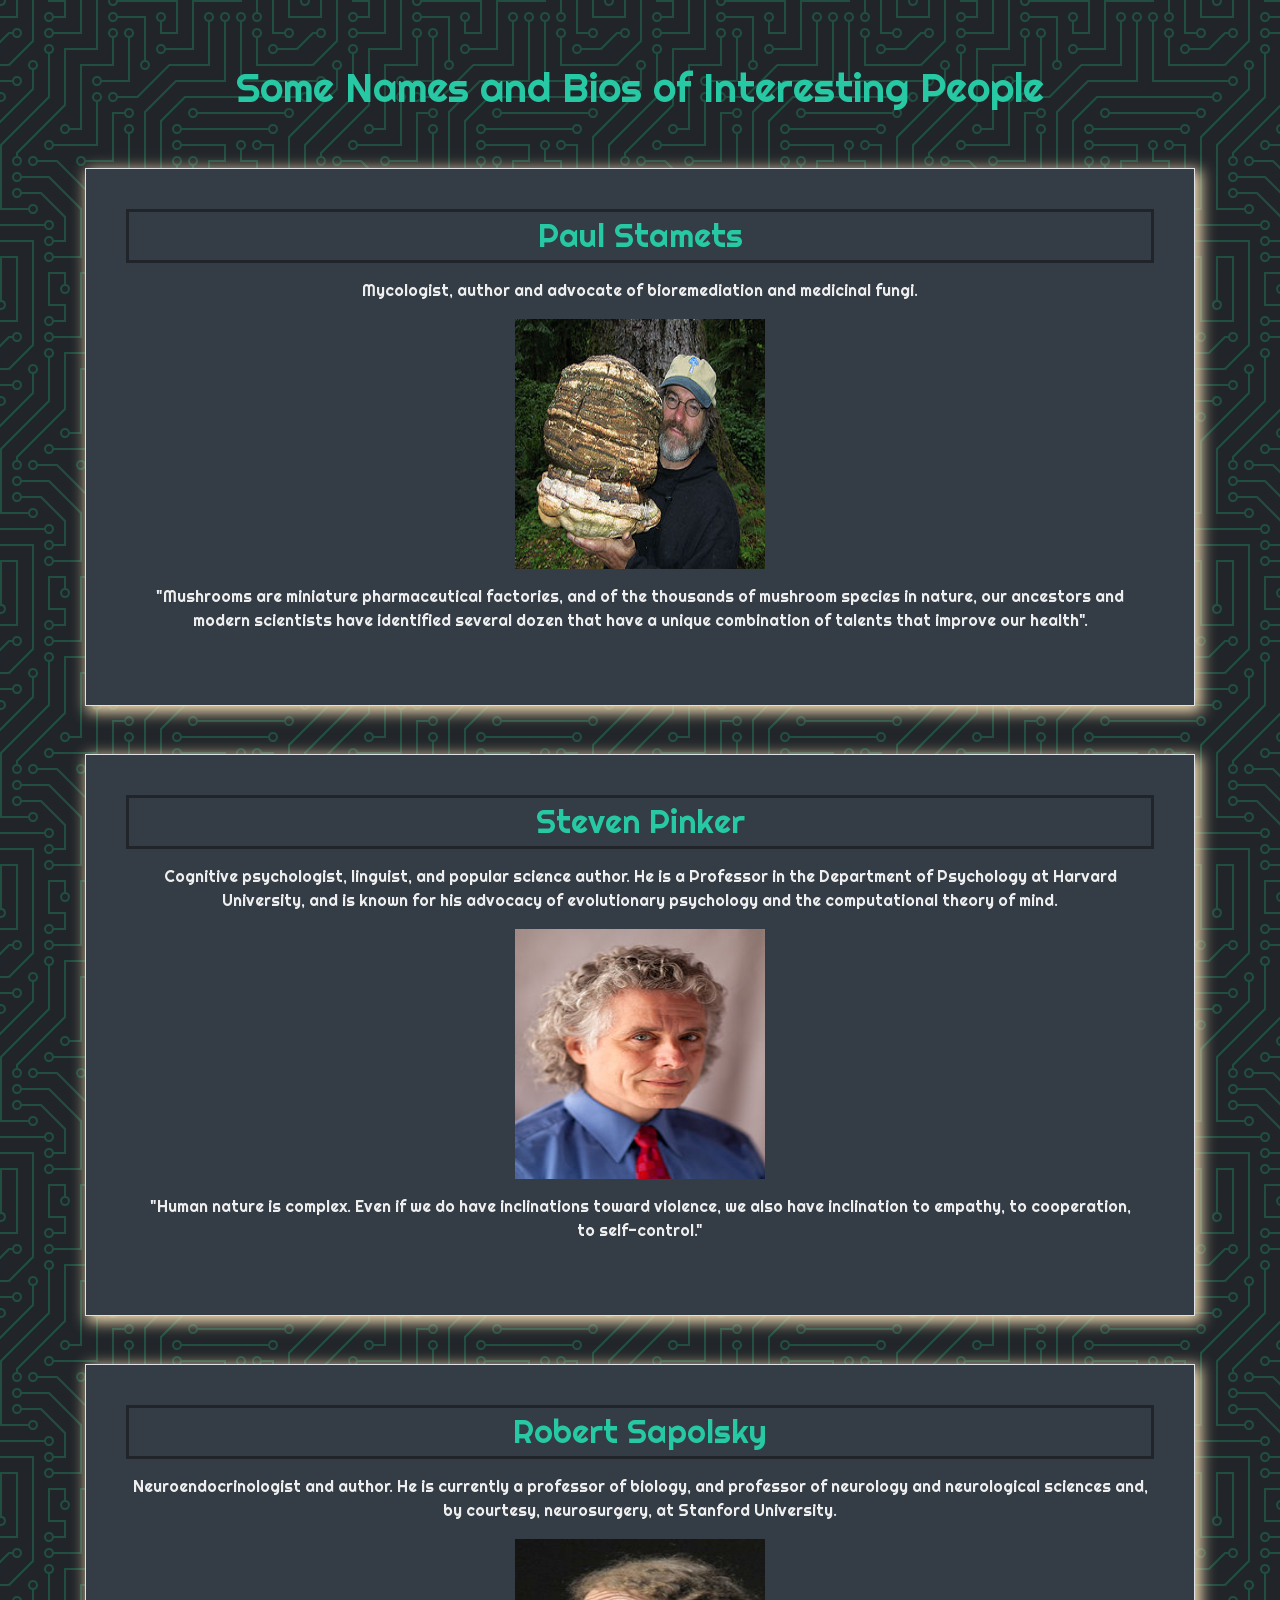
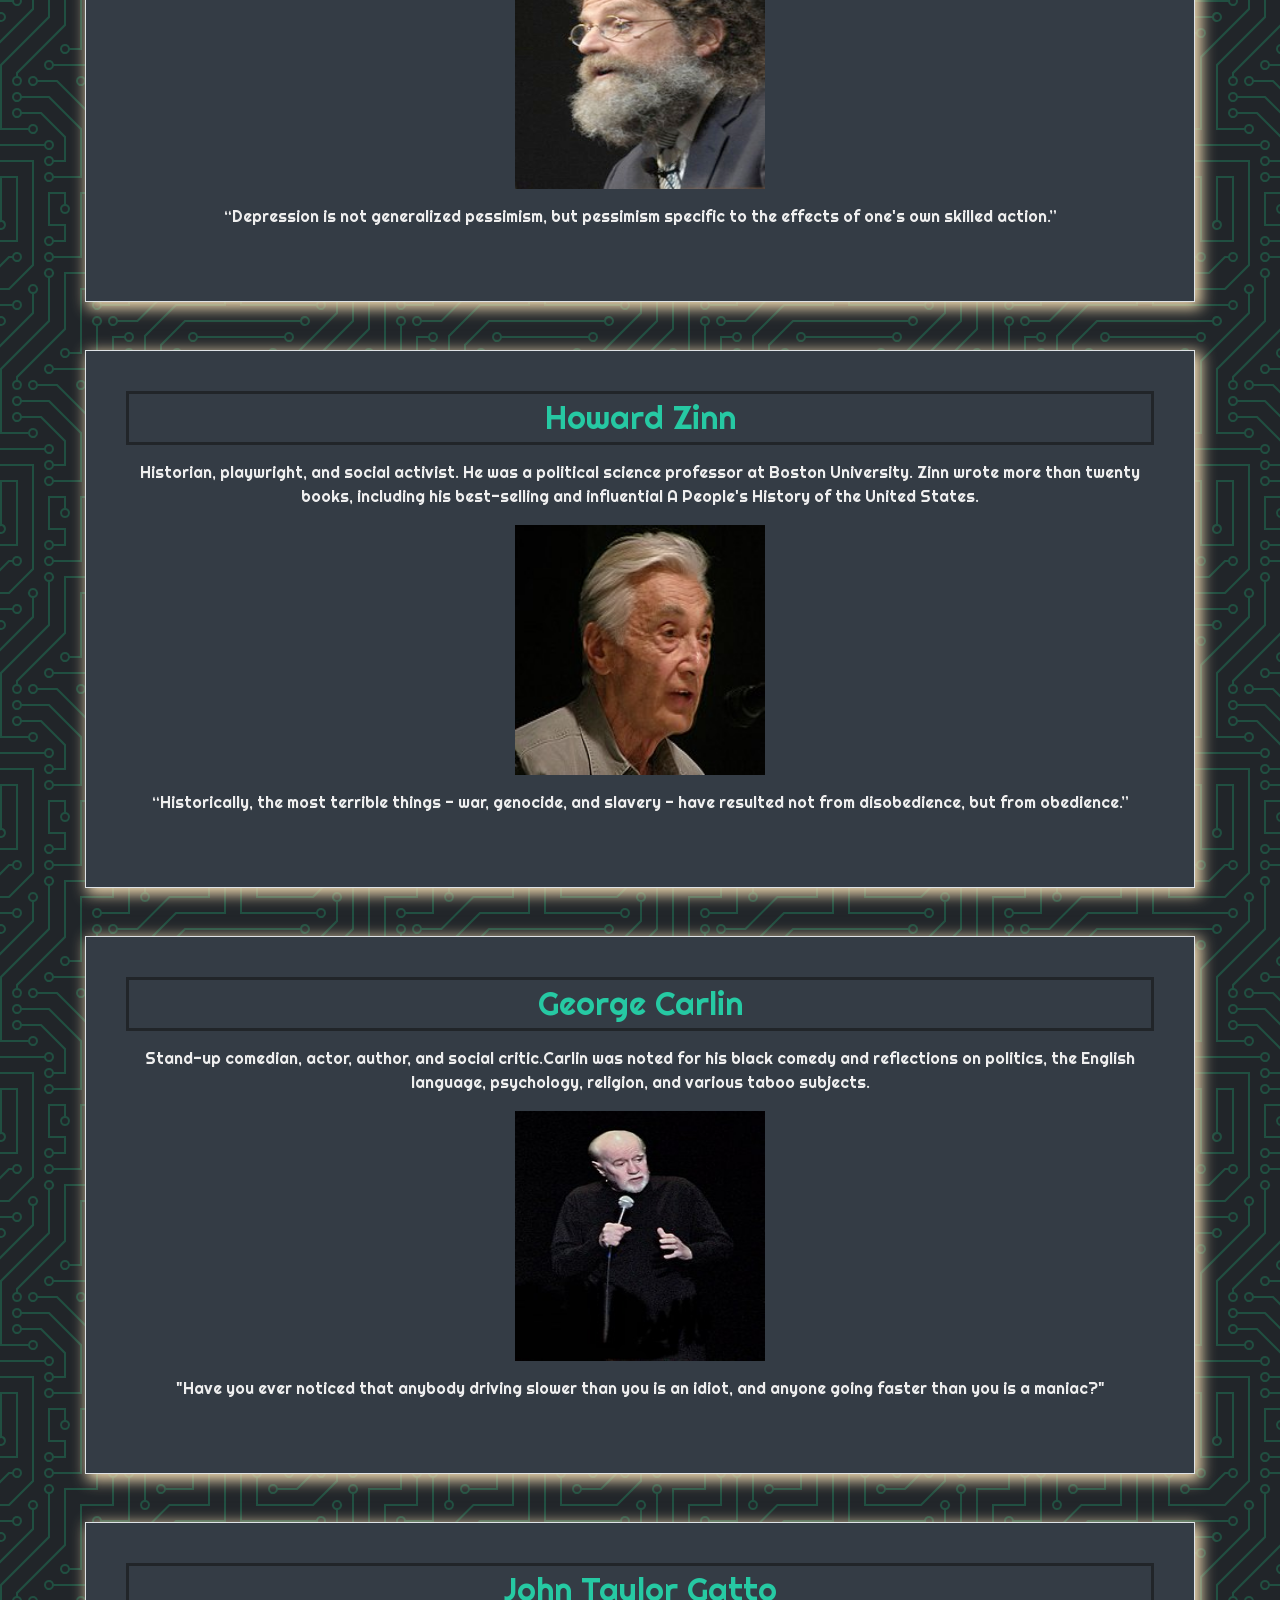
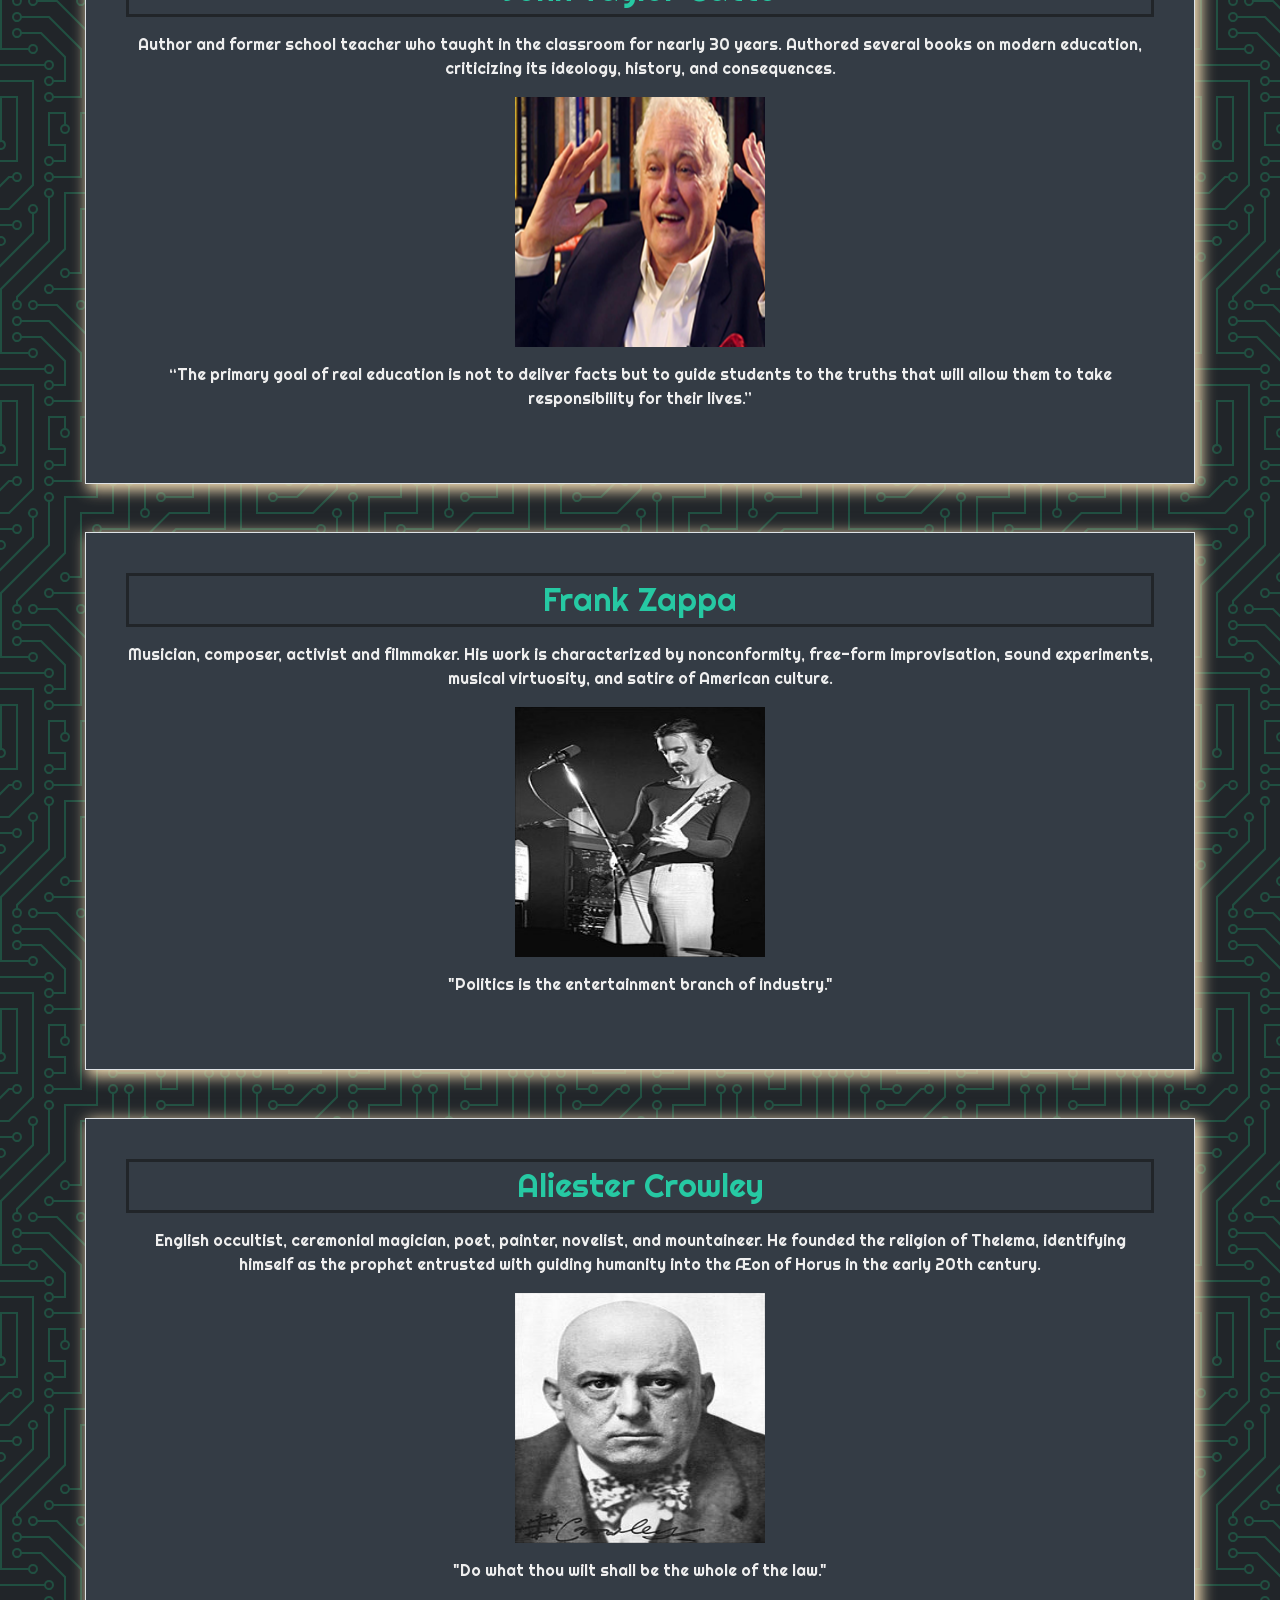
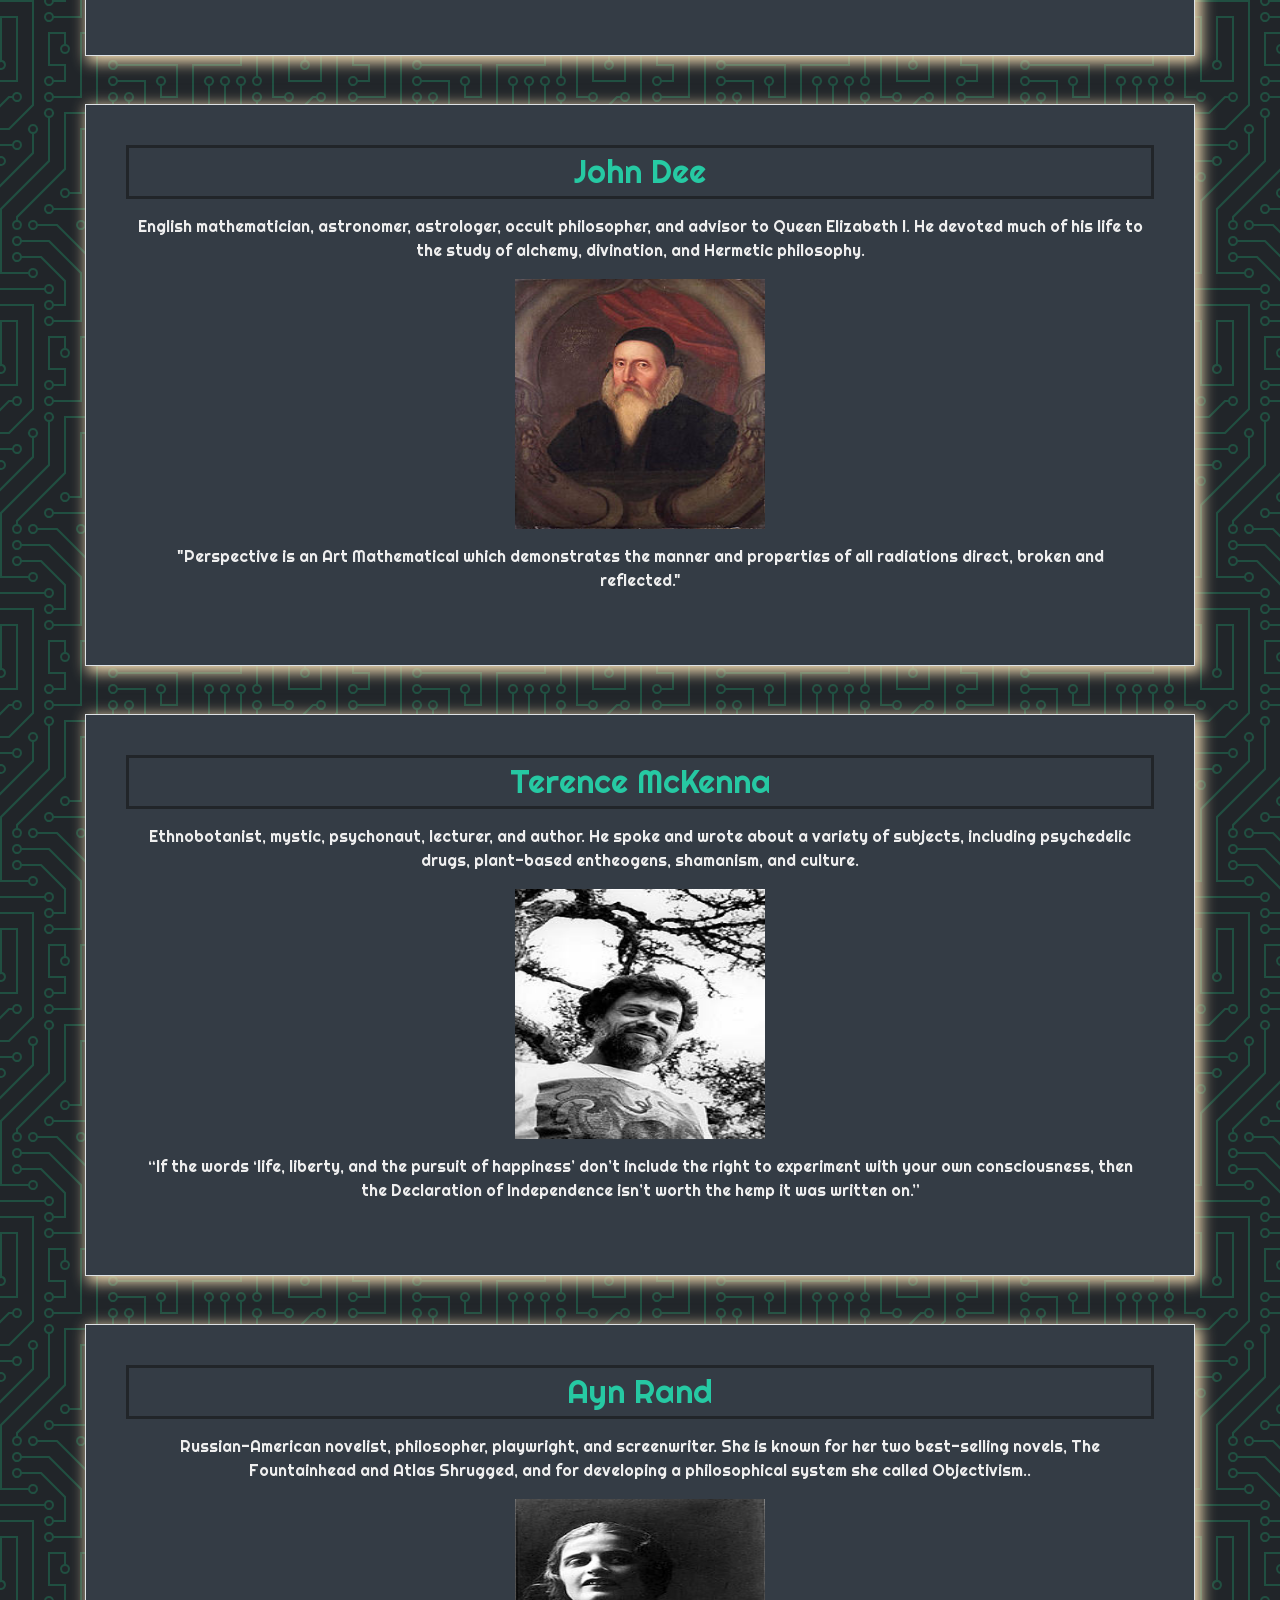
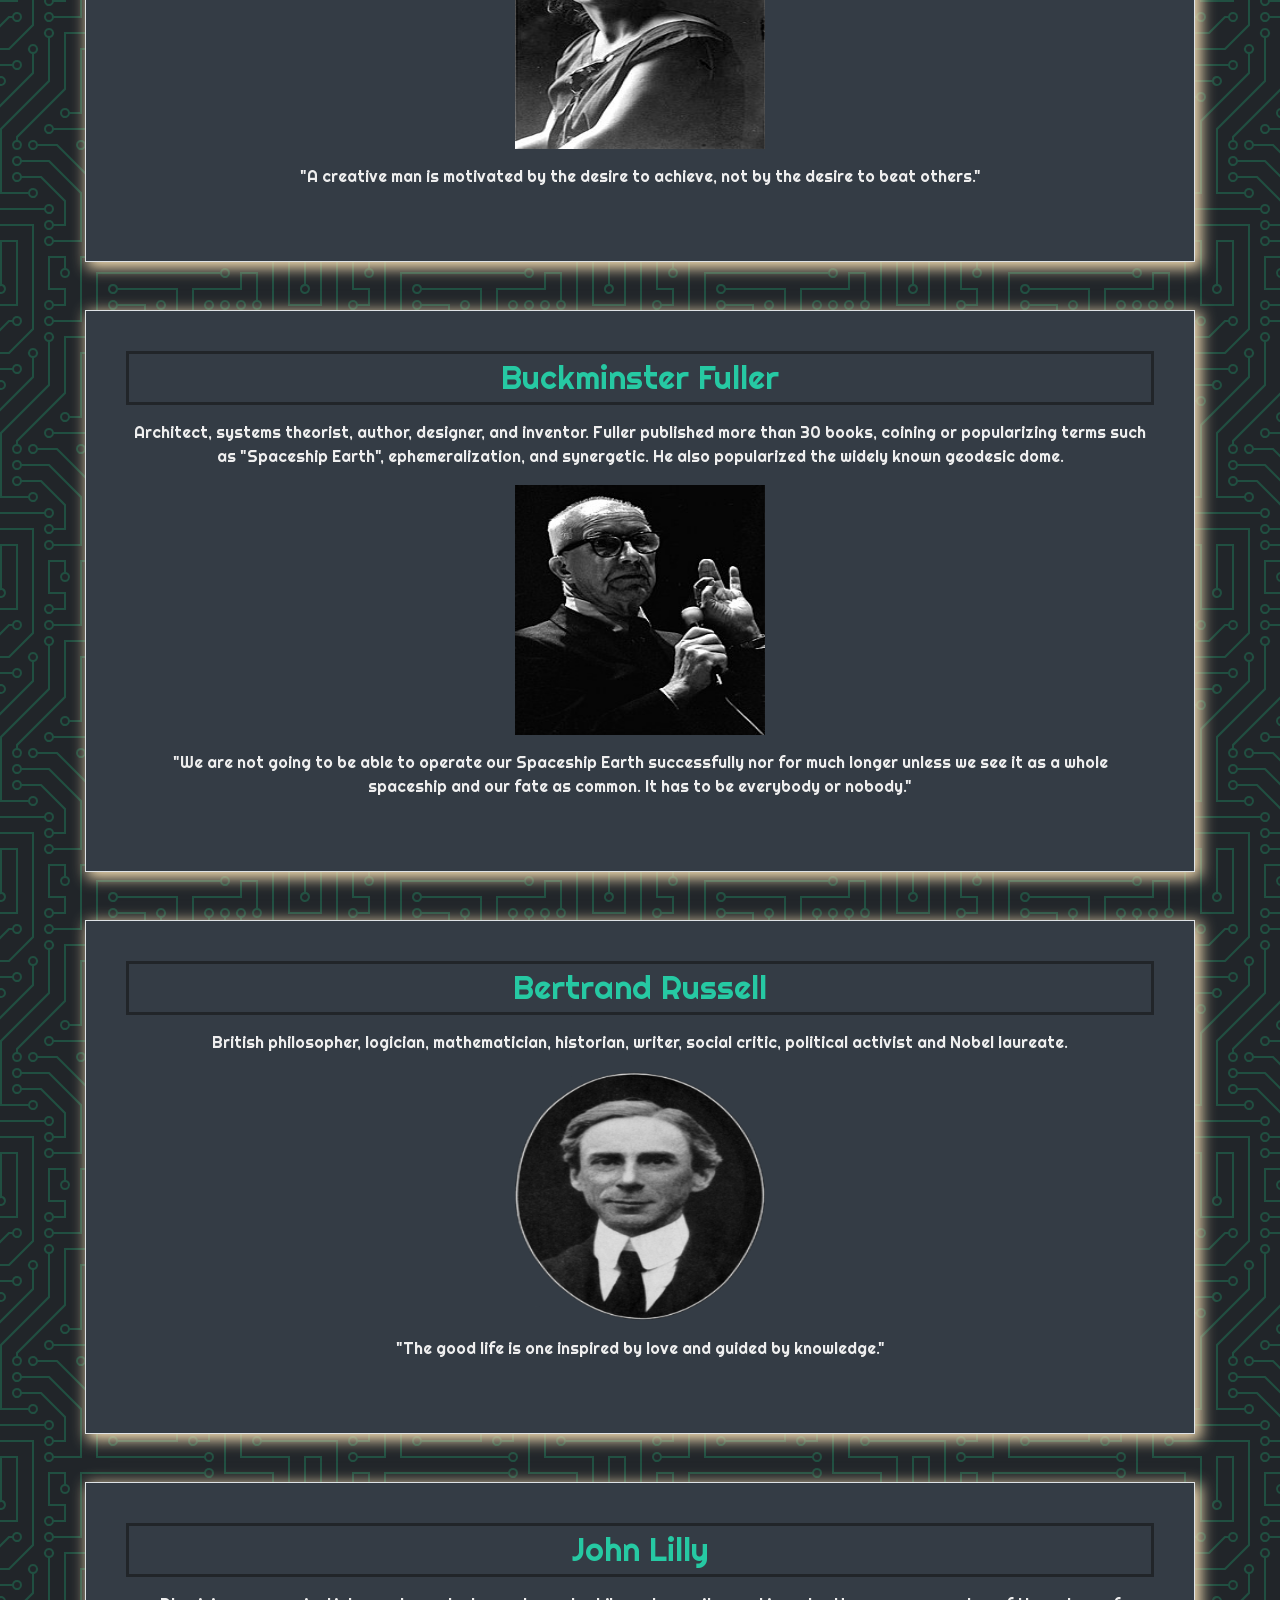
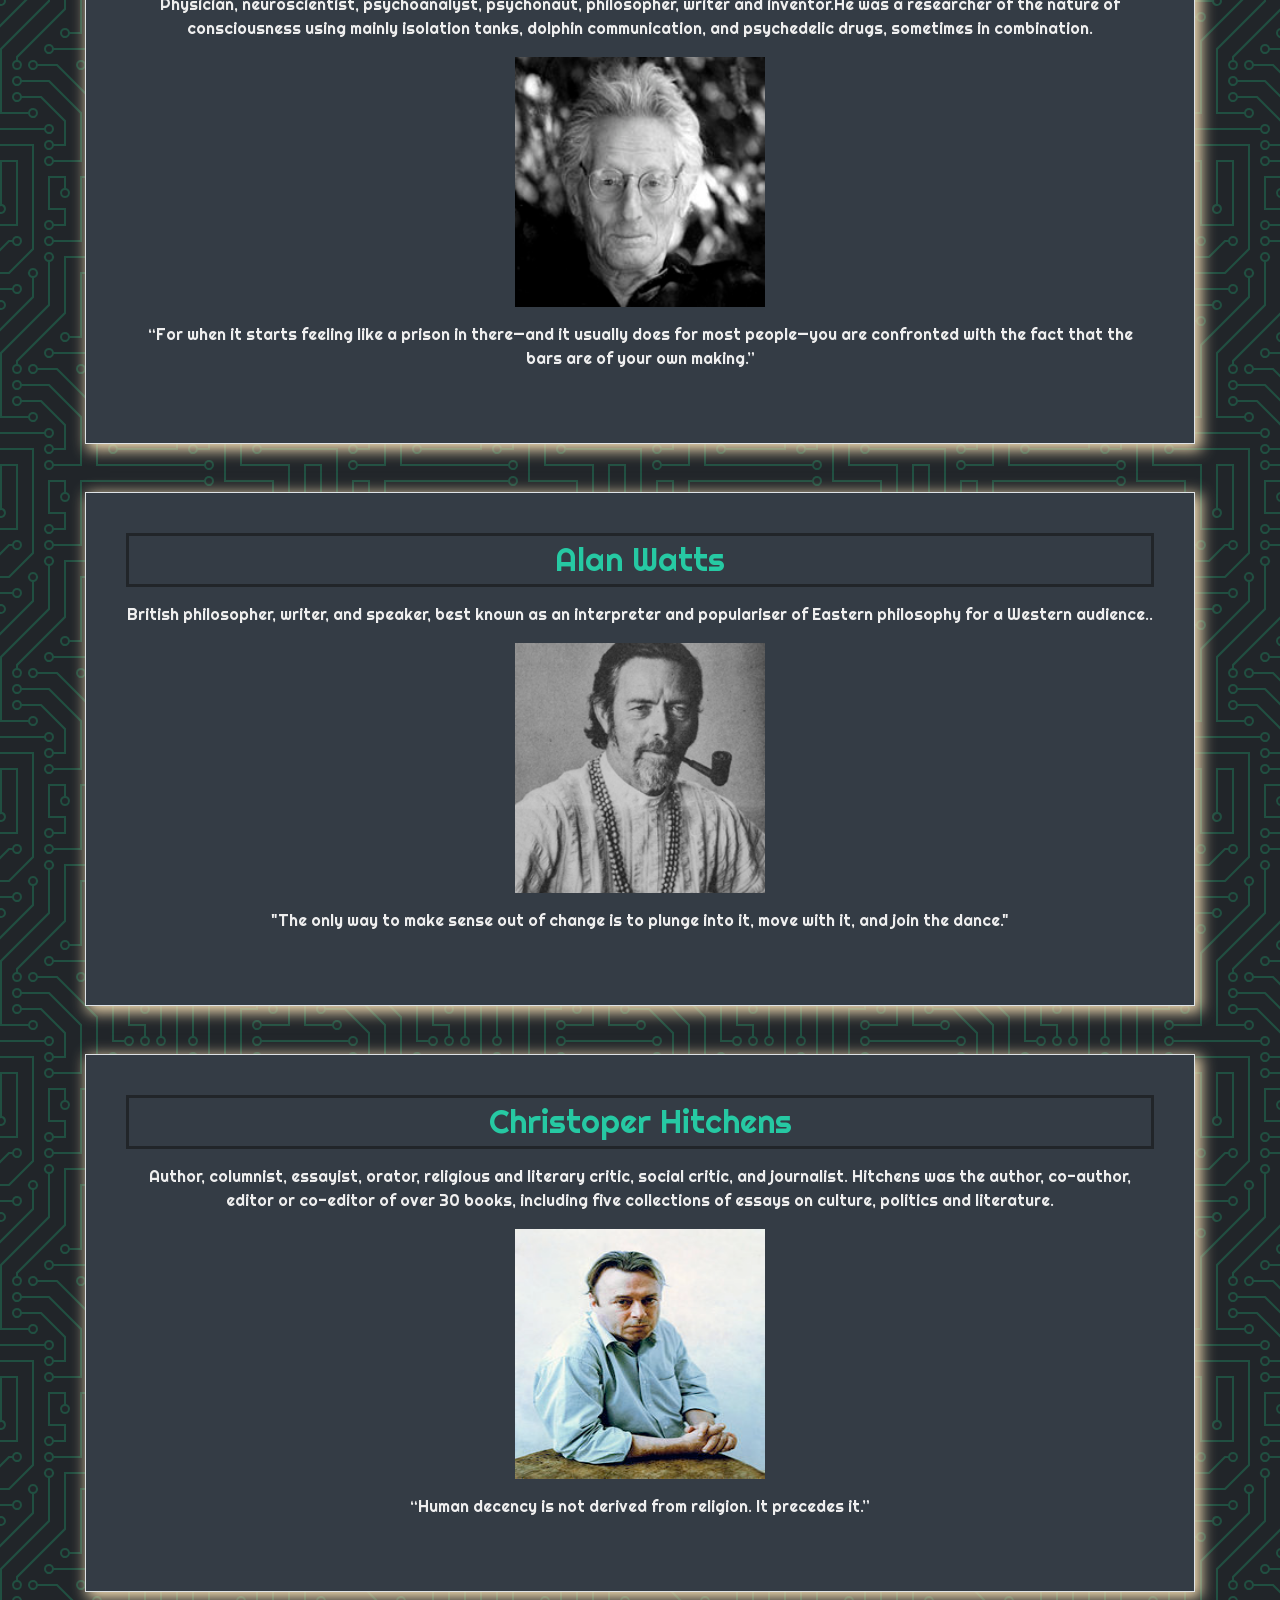
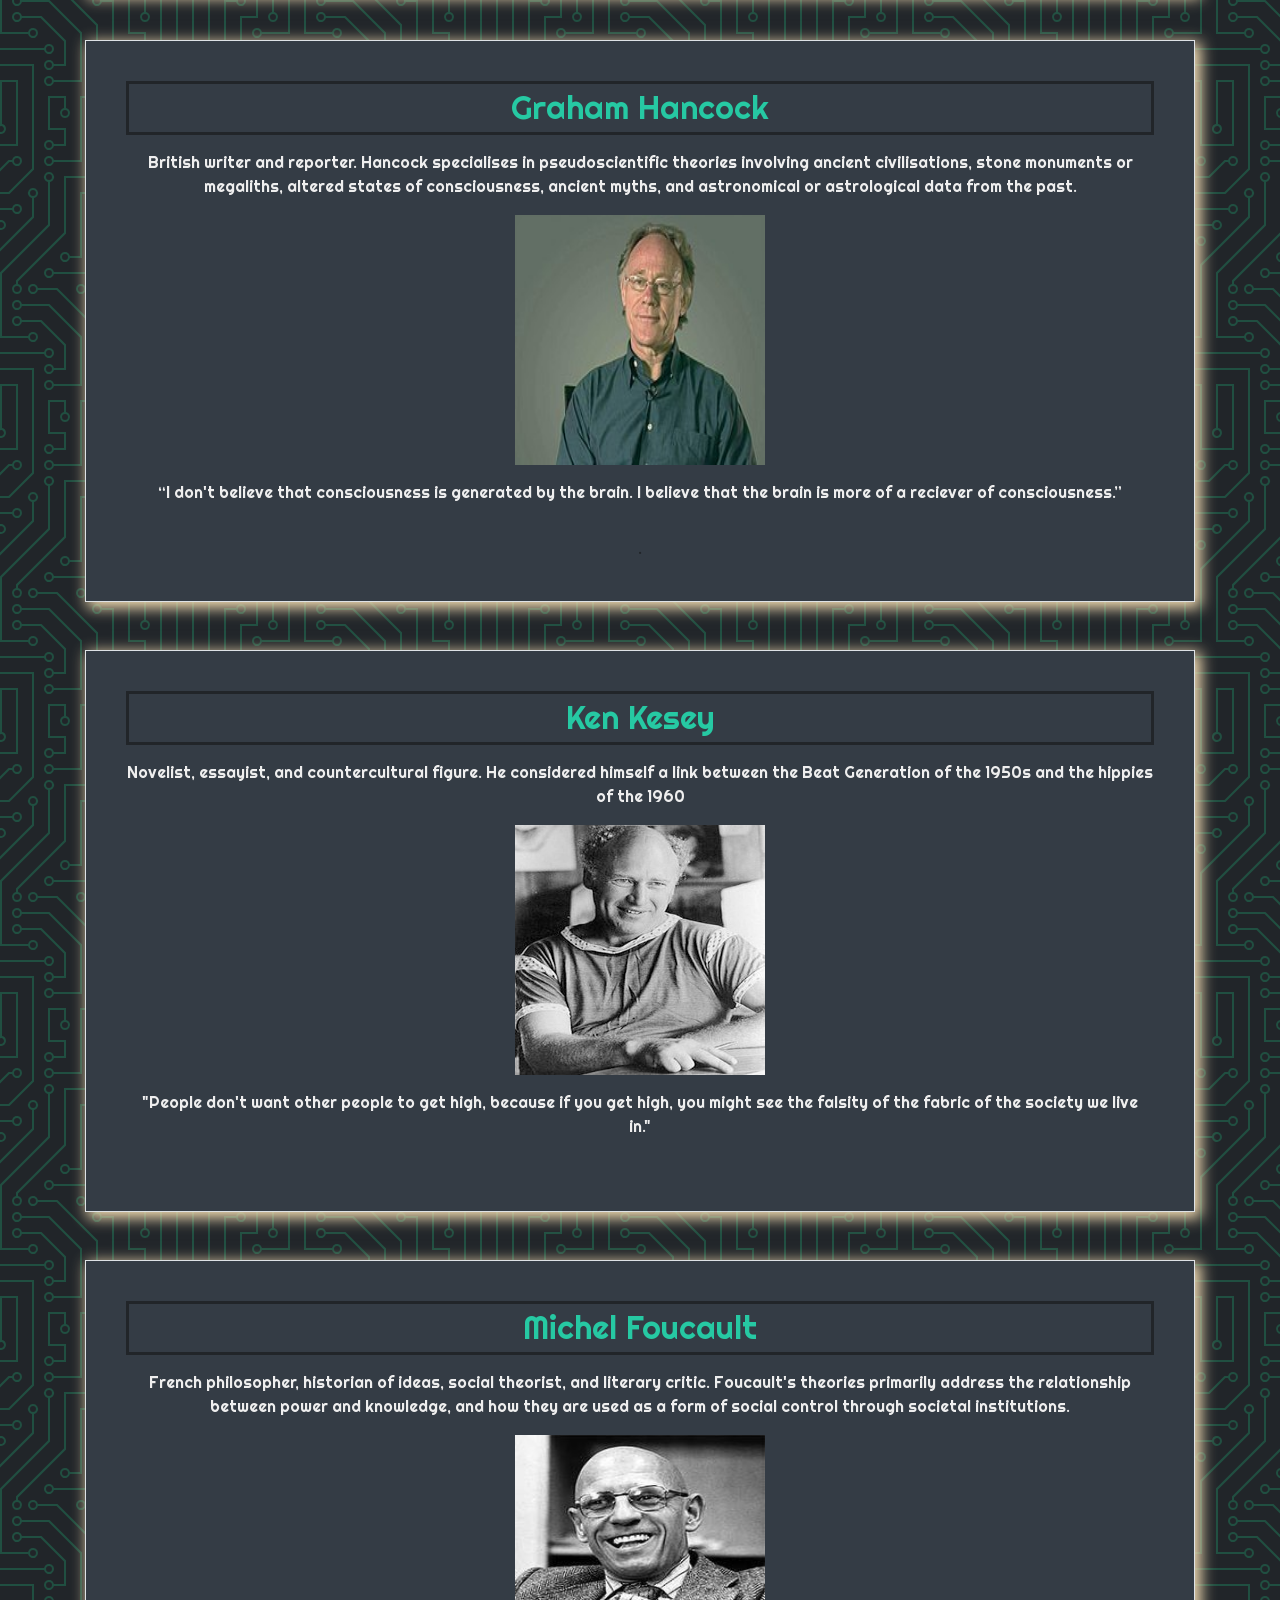
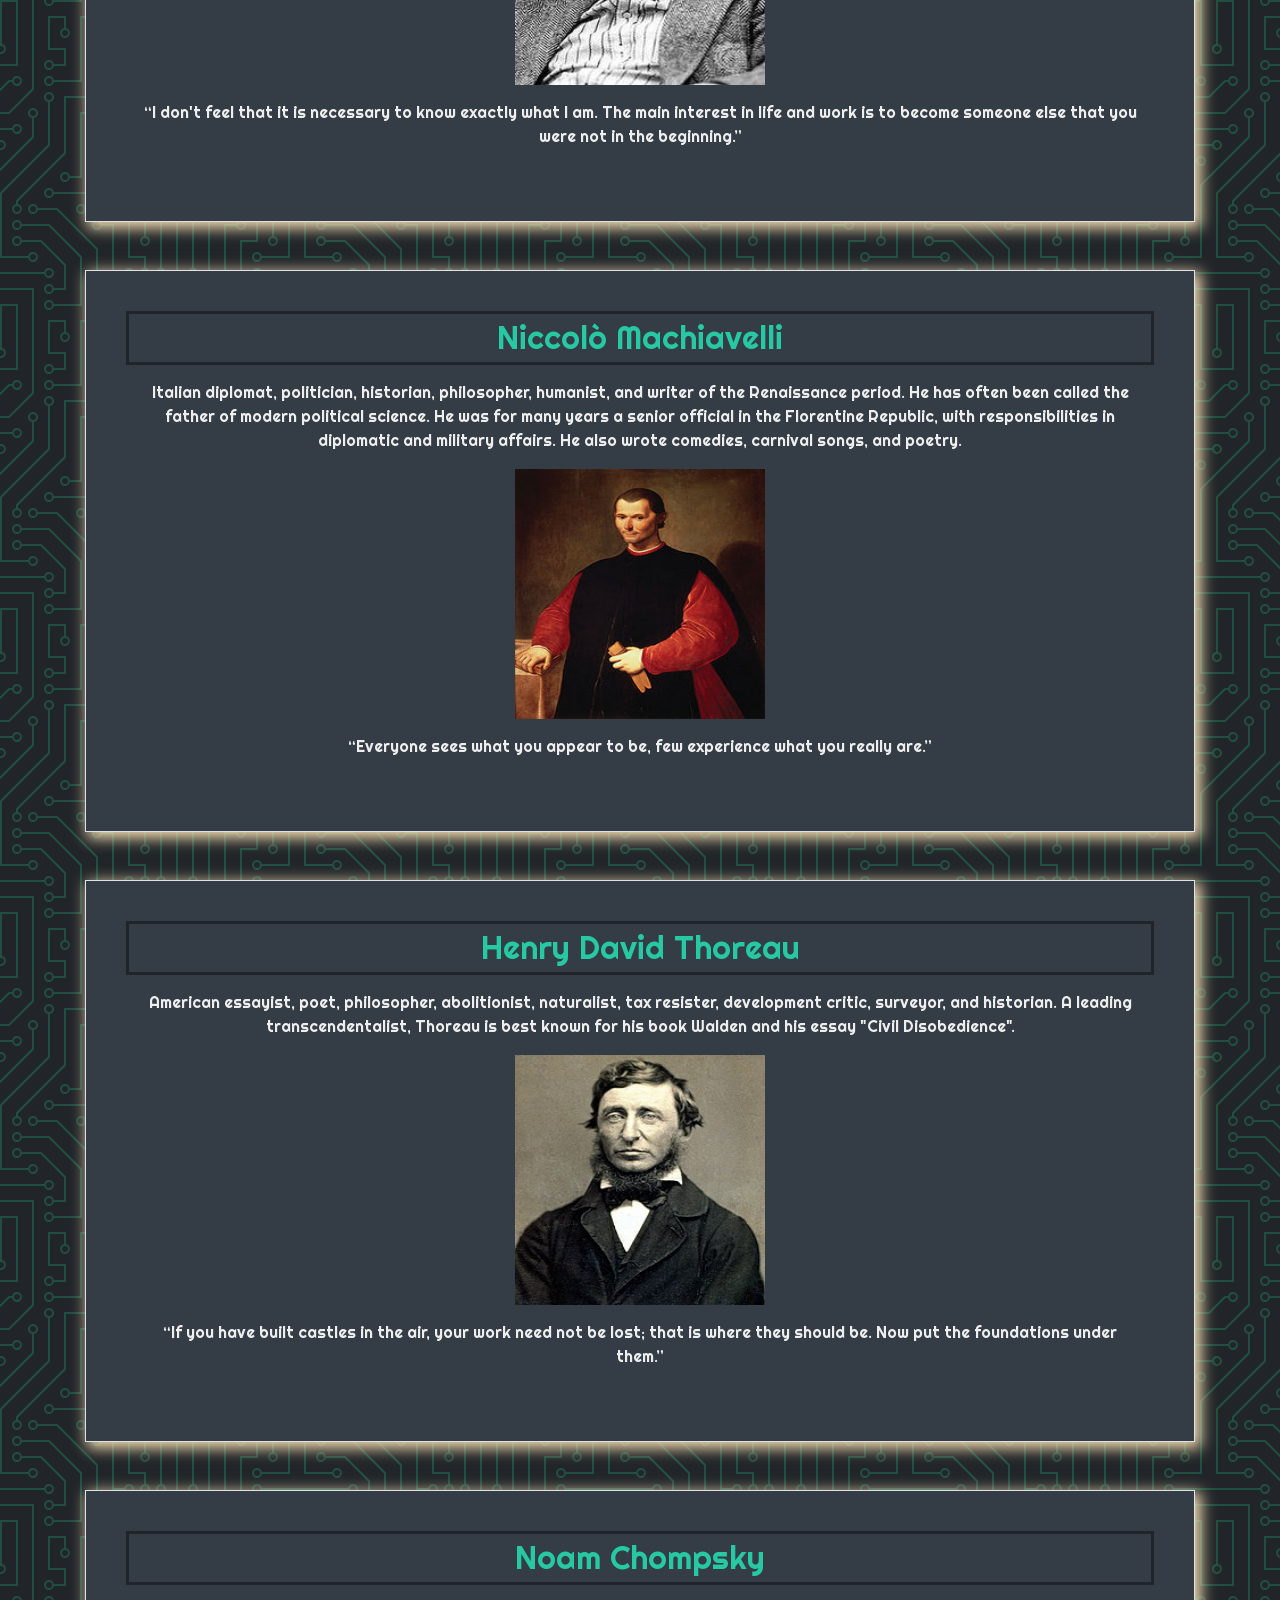
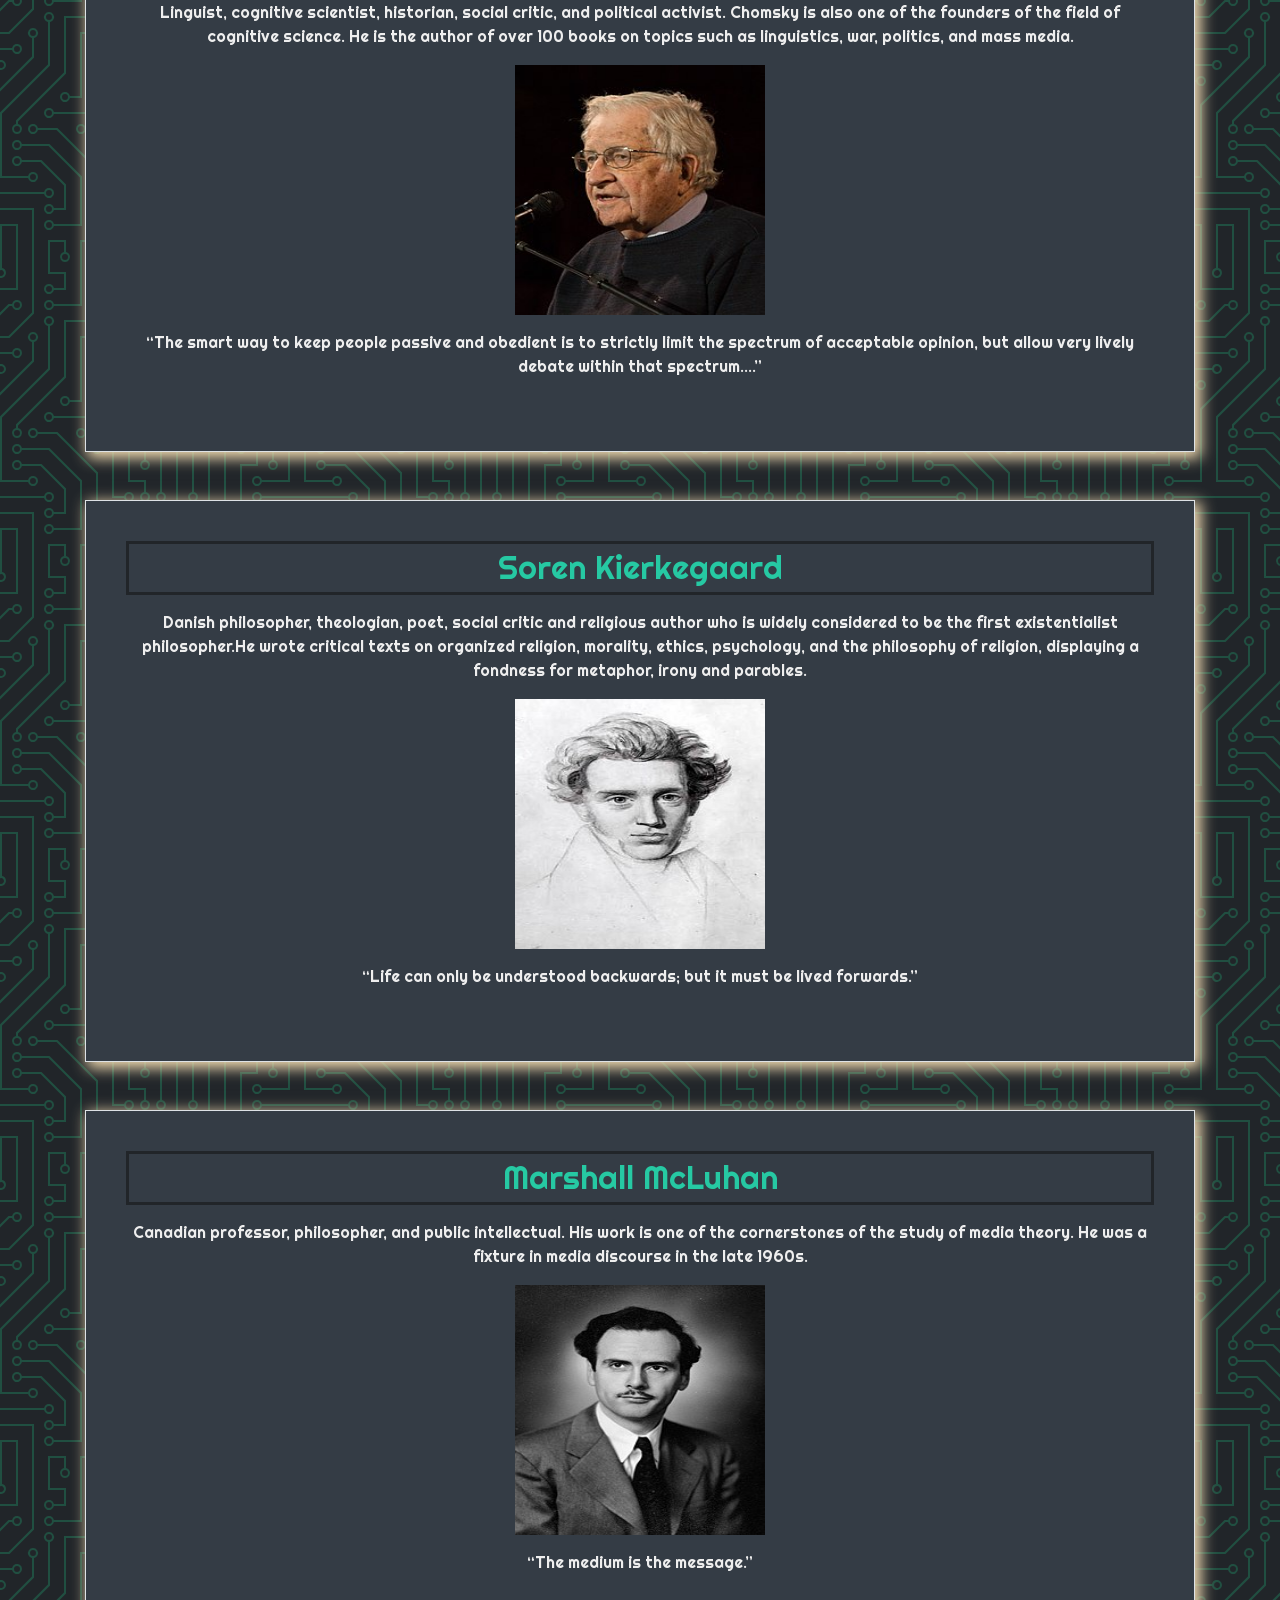
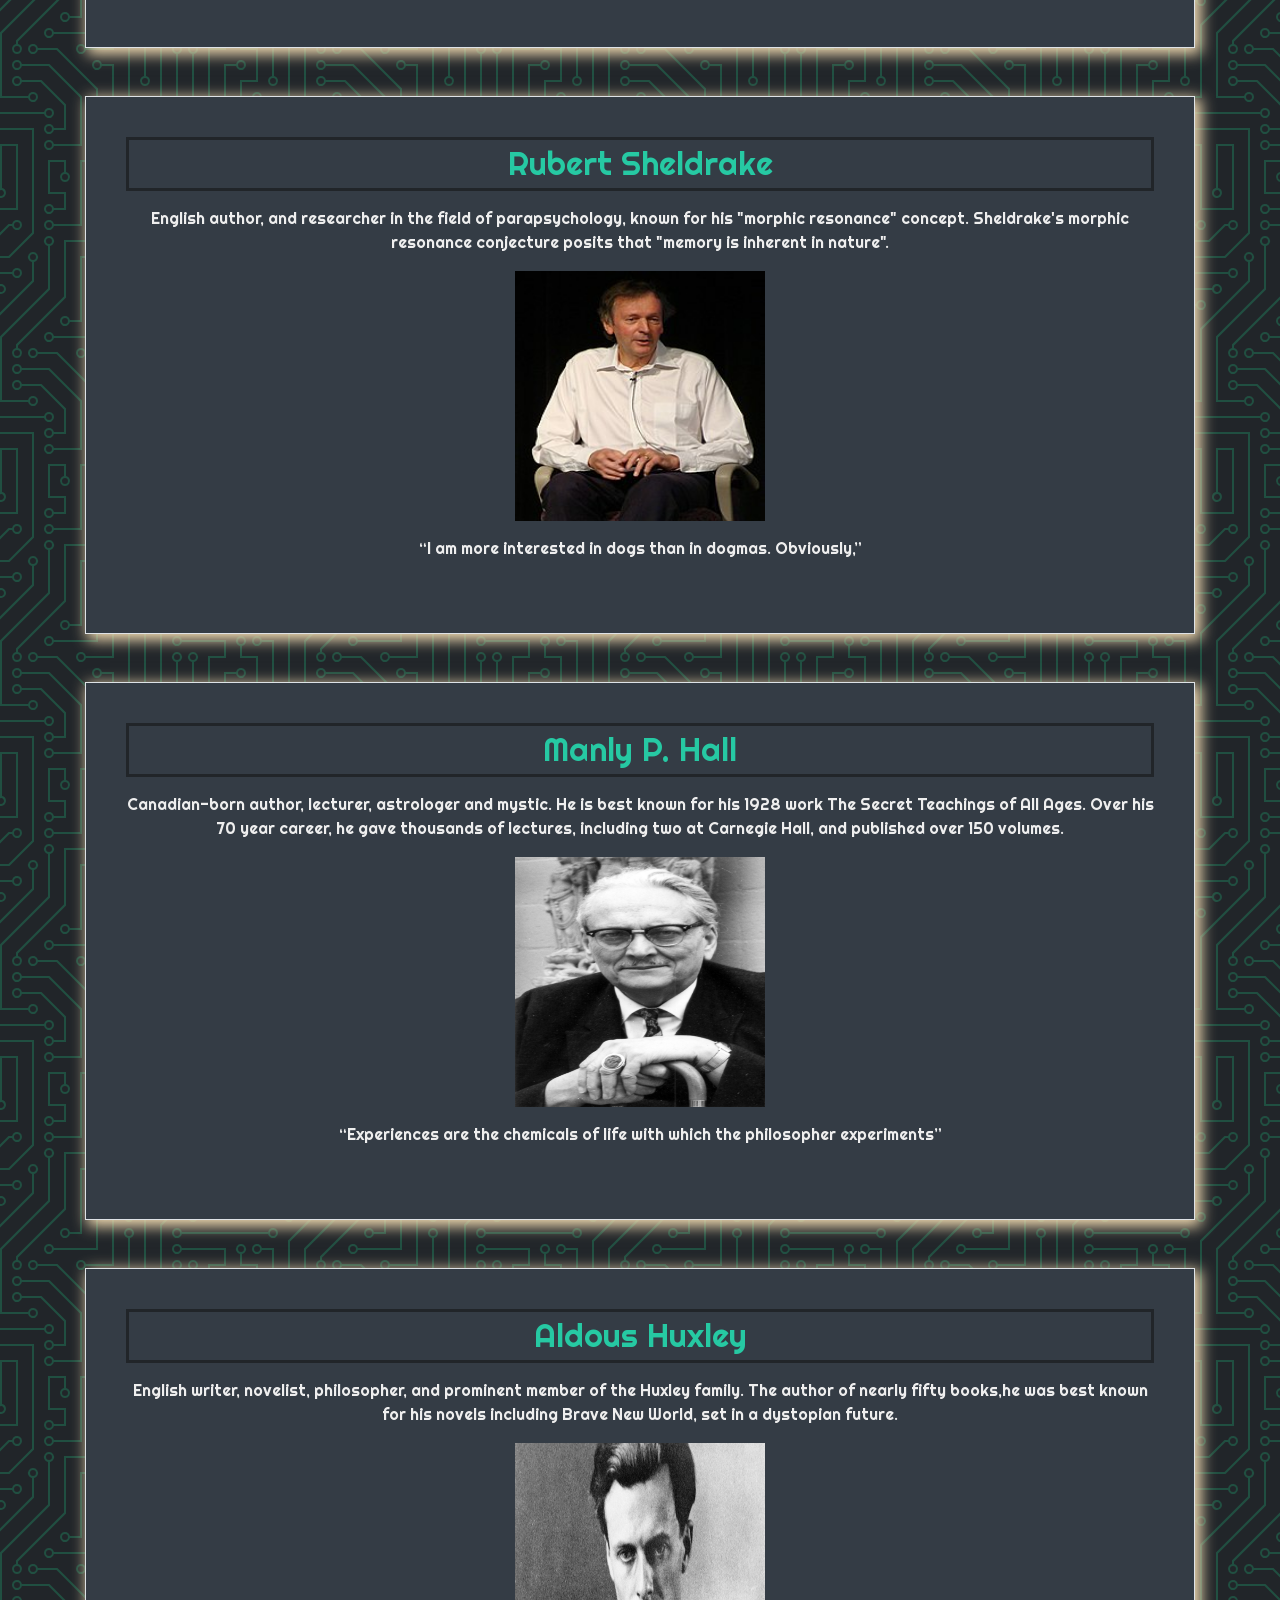
==== commit 4921921b: "changed colors and padding" ====
--- a/index.html
+++ b/index.html
@@ -1,25 +1,23 @@
 <!DOCTYPE html>
 
 <html>
-
-<head>
-
-    <meta charset="UTF-8">
+  <head>
+    <meta charset="UTF-8" />
     <link rel="shortcut icon" href="favicon.ico" />
-    <meta name="viewport" content="width=device-width, initial-scale=1">
+    <meta name="viewport" content="width=device-width, initial-scale=1" />
 
     <title>Some Names & Bios of Interesting People</title>
 
     <!-- these two will link local file in project folder -->
 
-    <link rel="stylesheet" type="text/css" href="css/normalize.css">
-    <link rel="stylesheet" href="css/style.css">
-
+    <link rel="stylesheet" type="text/css" href="css/normalize.css" />
+    <link rel="stylesheet" href="css/style.css" />
 
     <!-- this is for google fonts -->
     <link
-        href="https://fonts.googleapis.com/css?family=Abril+Fatface|Acme|Anton|Bitter|Lobster|Nanum+Gothic|Righteous|Rubik|Staatliches|Teko|Ubuntu"
-        rel="stylesheet">
+      href="https://fonts.googleapis.com/css?family=Abril+Fatface|Acme|Anton|Bitter|Lobster|Nanum+Gothic|Righteous|Rubik|Staatliches|Teko|Ubuntu"
+      rel="stylesheet"
+    />
 
     <!-- 
     
@@ -48,14 +46,24 @@
         -->
 
     <!-- this a current link to font awesome library -->
-    <link rel="stylesheet" href="https://use.fontawesome.com/releases/v5.7.1/css/all.css"
-        integrity="sha384-fnmOCqbTlWIlj8LyTjo7mOUStjsKC4pOpQbqyi7RrhN7udi9RwhKkMHpvLbHG9Sr" crossorigin="anonymous">
+    <link
+      rel="stylesheet"
+      href="https://use.fontawesome.com/releases/v5.7.1/css/all.css"
+      integrity="sha384-fnmOCqbTlWIlj8LyTjo7mOUStjsKC4pOpQbqyi7RrhN7udi9RwhKkMHpvLbHG9Sr"
+      crossorigin="anonymous"
+    />
 
     <!-- this link is for googles icon library -->
-    <link rel="stylesheet" href="https://fonts.googleapis.com/icon?family=Material+Icons">
+    <link
+      rel="stylesheet"
+      href="https://fonts.googleapis.com/icon?family=Material+Icons"
+    />
 
     <!-- Latest compiled and minified CSS -->
-    <link rel="stylesheet" href="https://maxcdn.bootstrapcdn.com/bootstrap/4.3.1/css/bootstrap.min.css">
+    <link
+      rel="stylesheet"
+      href="https://maxcdn.bootstrapcdn.com/bootstrap/4.3.1/css/bootstrap.min.css"
+    />
 
     <!-- jQuery library -->
     <script src="https://ajax.googleapis.com/ajax/libs/jquery/3.3.1/jquery.min.js"></script>
@@ -65,392 +73,582 @@
 
     <!-- Latest compiled JavaScript -->
     <script src="https://maxcdn.bootstrapcdn.com/bootstrap/4.3.1/js/bootstrap.min.js"></script>
-
-</head>
-
-<body>
-
+  </head>
+
+  <body>
     <div class="header">
-        <h1>Some Names and Bios of Interesting People</h1>
+      <h1>Some Names and Bios of Interesting People</h1>
     </div>
 
     <div class="container">
-
-        <div class="border">
-            <p class="name">Paul Stamets</p>
-
-            <p>Mycologist, author and advocate of bioremediation and medicinal fungi.</p>
-            <div><img src="images/Paul_Stamets.jpg" alt="Stamets"></div>
-            <p class="quote">"Mushrooms are miniature pharmaceutical factories, and of the thousands of mushroom species
-                in nature, our ancestors and modern scientists have identified several dozen that have a unique
-                combination of talents that improve our health".</p>
+      <div class="border">
+        <p class="name">Paul Stamets</p>
+
+        <p>
+          Mycologist, author and advocate of bioremediation and medicinal fungi.
+        </p>
+        <div><img src="images/Paul_Stamets.jpg" alt="Stamets" /></div>
+        <p class="quote">
+          "Mushrooms are miniature pharmaceutical factories, and of the
+          thousands of mushroom species in nature, our ancestors and modern
+          scientists have identified several dozen that have a unique
+          combination of talents that improve our health".
+        </p>
+      </div>
+
+      <div class="border">
+        <p class="name">Steven Pinker</p>
+
+        <p>
+          Cognitive psychologist, linguist, and popular science author. He is a
+          Professor in the Department of Psychology at Harvard University, and
+          is known for his advocacy of evolutionary psychology and the
+          computational theory of mind.
+        </p>
+        <div><img src="images/Steven_Pinker.jpg" alt="Pinker" /></div>
+        <p class="quote">
+          "Human nature is complex. Even if we do have inclinations toward
+          violence, we also have inclination to empathy, to cooperation, to
+          self-control."
+        </p>
+      </div>
+
+      <div class="border">
+        <p class="name">Robert Sapolsky</p>
+
+        <p>
+          Neuroendocrinologist and author. He is currently a professor of
+          biology, and professor of neurology and neurological sciences and, by
+          courtesy, neurosurgery, at Stanford University.
+        </p>
+        <div><img src="images/Robert_Sapolsky.jpg" alt="Sapolsky" /></div>
+        <p class="quote">
+          “Depression is not generalized pessimism, but pessimism specific to
+          the effects of one's own skilled action.”
+        </p>
+      </div>
+
+      <div class="border">
+        <p class="name">Howard Zinn</p>
+
+        <p>
+          Historian, playwright, and social activist. He was a political science
+          professor at Boston University. Zinn wrote more than twenty books,
+          including his best-selling and influential A People's History of the
+          United States.
+        </p>
+        <div><img src="images/Howard_Zinn.jpg" alt="zinn" /></div>
+        <p class="quote">
+          “Historically, the most terrible things - war, genocide, and slavery -
+          have resulted not from disobedience, but from obedience.”
+        </p>
+      </div>
+
+      <div class="border">
+        <p class="name">George Carlin</p>
+
+        <p>
+          Stand-up comedian, actor, author, and social critic.Carlin was noted
+          for his black comedy and reflections on politics, the English
+          language, psychology, religion, and various taboo subjects.
+        </p>
+        <div><img src="images/George_Carlin.jpg" alt="carlin" /></div>
+        <p class="quote">
+          "Have you ever noticed that anybody driving slower than you is an
+          idiot, and anyone going faster than you is a maniac?"
+        </p>
+      </div>
+
+      <div class="border">
+        <p class="name">John Taylor Gatto</p>
+
+        <p>
+          Author and former school teacher who taught in the classroom for
+          nearly 30 years. Authored several books on modern education,
+          criticizing its ideology, history, and consequences.
+        </p>
+        <div><img src="images/John_Taylor_Gatto.jpg" alt="TaylorGatto" /></div>
+        <p class="quote">
+          “The primary goal of real education is not to deliver facts but to
+          guide students to the truths that will allow them to take
+          responsibility for their lives.”
+        </p>
+      </div>
+
+      <div class="border">
+        <p class="name">Frank Zappa</p>
+
+        <p>
+          Musician, composer, activist and filmmaker. His work is characterized
+          by nonconformity, free-form improvisation, sound experiments, musical
+          virtuosity, and satire of American culture.
+        </p>
+        <div><img src="images/Frank_Zappa.jpg" alt="zappa" /></div>
+        <p class="quote" style="text-align: center;">
+          "Politics is the entertainment branch of industry."
+        </p>
+      </div>
+
+      <div class="border">
+        <p class="name">Aliester Crowley</p>
+
+        <p>
+          English occultist, ceremonial magician, poet, painter, novelist, and
+          mountaineer. He founded the religion of Thelema, identifying himself
+          as the prophet entrusted with guiding humanity into the Æon of Horus
+          in the early 20th century.
+        </p>
+        <div><img src="images/Aleister_Crowley.jpg" alt="Crowley" /></div>
+        <p class="quote" style="text-align: center;">
+          "Do what thou wilt shall be the whole of the law."
+        </p>
+      </div>
+
+      <div class="border">
+        <p class="name">John Dee</p>
+
+        <p>
+          English mathematician, astronomer, astrologer, occult philosopher, and
+          advisor to Queen Elizabeth I. He devoted much of his life to the study
+          of alchemy, divination, and Hermetic philosophy.
+        </p>
+        <div><img src="images/John_Dee.jpg" alt="johnDee" /></div>
+        <p class="quote">
+          "Perspective is an Art Mathematical which demonstrates the manner and
+          properties of all radiations direct, broken and reflected."
+        </p>
+      </div>
+
+      <div class="border">
+        <p class="name">Terence McKenna</p>
+
+        <p>
+          Ethnobotanist, mystic, psychonaut, lecturer, and author. He spoke and
+          wrote about a variety of subjects, including psychedelic drugs,
+          plant-based entheogens, shamanism, and culture.
+        </p>
+        <div><img src="images/Terence_McKenna.jpg" alt="mckenna" /></div>
+        <p class="quote">
+          “If the words ‘life, liberty, and the pursuit of happiness’ don’t
+          include the right to experiment with your own consciousness, then the
+          Declaration of Independence isn’t worth the hemp it was written on.”
+        </p>
+      </div>
+
+      <div class="border">
+        <p class="name">Ayn Rand</p>
+
+        <p>
+          Russian-American novelist, philosopher, playwright, and screenwriter.
+          She is known for her two best-selling novels, The Fountainhead and
+          Atlas Shrugged, and for developing a philosophical system she called
+          Objectivism..
+        </p>
+        <div><img src="images/Ayn_Rand.jpg" alt="rand" /></div>
+        <p class="quote">
+          "A creative man is motivated by the desire to achieve, not by the
+          desire to beat others."
+        </p>
+      </div>
+
+      <div class="border">
+        <p class="name">Buckminster Fuller</p>
+
+        <p>
+          Architect, systems theorist, author, designer, and inventor. Fuller
+          published more than 30 books, coining or popularizing terms such as
+          "Spaceship Earth", ephemeralization, and synergetic. He also
+          popularized the widely known geodesic dome.
+        </p>
+        <div><img src="images/Buckminster_Fuller.jpg" alt="fuller" /></div>
+        <p class="quote">
+          "We are not going to be able to operate our Spaceship Earth
+          successfully nor for much longer unless we see it as a whole spaceship
+          and our fate as common. It has to be everybody or nobody."
+        </p>
+      </div>
+
+      <div class="border">
+        <p class="name">Bertrand Russell</p>
+
+        <p>
+          British philosopher, logician, mathematician, historian, writer,
+          social critic, political activist and Nobel laureate.
+        </p>
+        <div><img src="images/Bertrand_Russell.jpg" alt="russell" /></div>
+        <p class="quote">
+          "The good life is one inspired by love and guided by knowledge."
+        </p>
+      </div>
+
+      <div class="border">
+        <p class="name">John Lilly</p>
+
+        <p>
+          Physician, neuroscientist, psychoanalyst, psychonaut, philosopher,
+          writer and inventor.He was a researcher of the nature of consciousness
+          using mainly isolation tanks, dolphin communication, and psychedelic
+          drugs, sometimes in combination.
+        </p>
+        <div><img src="images/John_Lilly.jpg" alt="lilly" /></div>
+        <p class="quote">
+          “For when it starts feeling like a prison in there—and it usually does
+          for most people—you are confronted with the fact that the bars are of
+          your own making.”
+        </p>
+      </div>
+
+      <div class="border">
+        <p class="name">Alan Watts</p>
+
+        <p>
+          British philosopher, writer, and speaker, best known as an interpreter
+          and populariser of Eastern philosophy for a Western audience..
+        </p>
+        <div><img src="images/Alan_Watts.jpg" alt="watts" /></div>
+        <p class="quote">
+          "The only way to make sense out of change is to plunge into it, move
+          with it, and join the dance."
+        </p>
+      </div>
+
+      <div class="border">
+        <p class="name">Christoper Hitchens</p>
+
+        <p>
+          Author, columnist, essayist, orator, religious and literary critic,
+          social critic, and journalist. Hitchens was the author, co-author,
+          editor or co-editor of over 30 books, including five collections of
+          essays on culture, politics and literature.
+        </p>
+        <div><img src="images/Christopher_Hitchens.jpg" alt="hitchens" /></div>
+        <p class="quote">
+          “Human decency is not derived from religion. It precedes it.”
+        </p>
+      </div>
+
+      <div class="border">
+        <p class="name">Graham Hancock</p>
+
+        <p>
+          British writer and reporter. Hancock specialises in pseudoscientific
+          theories involving ancient civilisations, stone monuments or
+          megaliths, altered states of consciousness, ancient myths, and
+          astronomical or astrological data from the past.
+        </p>
+        <div><img src="images/Graham-Hancock.jpg" alt="Hancock" /></div>
+        <p class="quote">
+          “I don't believe that consciousness is generated by the brain. I
+          believe that the brain is more of a reciever of consciousness.”
+        </p>
+        .
+      </div>
+
+      <div class="border">
+        <p class="name">Ken Kesey</p>
+
+        <p>
+          Novelist, essayist, and countercultural figure. He considered himself
+          a link between the Beat Generation of the 1950s and the hippies of the
+          1960
+        </p>
+        <div><img src="images/Ken_Kesey.jpg" alt="Kesey" /></div>
+        <p class="quote">
+          "People don't want other people to get high, because if you get high,
+          you might see the falsity of the fabric of the society we live in."
+        </p>
+      </div>
+
+      <div class="border">
+        <p class="name">Michel Foucault</p>
+
+        <p>
+          French philosopher, historian of ideas, social theorist, and literary
+          critic. Foucault's theories primarily address the relationship between
+          power and knowledge, and how they are used as a form of social control
+          through societal institutions.
+        </p>
+        <div><img src="images/Michel_Foucault.jpg" alt="foucault" /></div>
+        <p class="quote">
+          “I don't feel that it is necessary to know exactly what I am. The main
+          interest in life and work is to become someone else that you were not
+          in the beginning.”
+        </p>
+      </div>
+
+      <div class="border">
+        <p class="name">Niccolò Machiavelli</p>
+
+        <p>
+          Italian diplomat, politician, historian, philosopher, humanist, and
+          writer of the Renaissance period. He has often been called the father
+          of modern political science. He was for many years a senior official
+          in the Florentine Republic, with responsibilities in diplomatic and
+          military affairs. He also wrote comedies, carnival songs, and poetry.
+        </p>
+        <div>
+          <img src="images/Niccol%C3%B2_Machiavelli.jpg" alt="machiavelli" />
         </div>
-
-        <div class="border">
-            <p class="name">Steven Pinker</p>
-
-            <p>Cognitive psychologist, linguist, and popular science author. He is a Professor in the Department of
-                Psychology at Harvard University, and is known for his advocacy of evolutionary psychology and the
-                computational theory of mind.</p>
-            <div><img src="images/Steven_Pinker.jpg" alt="Pinker"></div>
-            <p class="quote">"Human nature is complex. Even if we do have inclinations toward violence, we also have
-                inclination to empathy, to cooperation, to self-control."</p>
-        </div>
-
-        <div class="border">
-            <p class="name">Robert Sapolsky</p>
-
-            <p>Neuroendocrinologist and author. He is currently a professor of biology, and professor of neurology and
-                neurological sciences and, by courtesy, neurosurgery, at Stanford University.</p>
-            <div><img src="images/Robert_Sapolsky.jpg" alt="Sapolsky"></div>
-            <p class="quote">“Depression is not generalized pessimism, but pessimism specific to the effects of one's
-                own skilled action.”</p>
-        </div>
-
-        <div class="border">
-            <p class="name">Howard Zinn</p>
-
-            <p>Historian, playwright, and social activist. He was a political science professor at Boston University.
-                Zinn wrote more than twenty books, including his best-selling and influential A People's History of the
-                United States.</p>
-            <div><img src="images/Howard_Zinn.jpg" alt="zinn"></div>
-            <p class="quote">“Historically, the most terrible things - war, genocide, and slavery - have resulted not
-                from disobedience, but from obedience.”</p>
-        </div>
-
-        <div class="border">
-            <p class="name">George Carlin</p>
-
-            <p>Stand-up comedian, actor, author, and social critic.Carlin was noted for his black comedy and reflections
-                on politics, the English language, psychology, religion, and various taboo subjects.</p>
-            <div><img src="images/George_Carlin.jpg" alt="carlin"></div>
-            <p class="quote">"Have you ever noticed that anybody driving slower than you is an idiot, and anyone going
-                faster than you is a maniac?"</p>
-        </div>
-
-        <div class="border">
-            <p class="name">John Taylor Gatto</p>
-
-            <p>Author and former school teacher who taught in the classroom for nearly 30 years. Authored several books
-                on modern education, criticizing its ideology, history, and consequences.</p>
-            <div><img src="images/John_Taylor_Gatto.jpg" alt="TaylorGatto"></div>
-            <p class="quote">
-                “The primary goal of real education is not to deliver facts but to guide students to the truths that
-                will allow them to take responsibility for their lives.”</p>
-        </div>
-
-        <div class="border">
-            <p class="name">Frank Zappa</p>
-
-            <p>Musician, composer, activist and filmmaker. His work is characterized by nonconformity, free-form
-                improvisation, sound experiments, musical virtuosity, and satire of American culture.</p>
-            <div><img src="images/Frank_Zappa.jpg" alt="zappa"></div>
-            <p class="quote" style="text-align: center;">"Politics is the entertainment branch of industry."</p>
-        </div>
-
-        <div class="border">
-            <p class="name">Aliester Crowley</p>
-
-            <p>English occultist, ceremonial magician, poet, painter, novelist, and mountaineer. He founded the religion
-                of Thelema, identifying himself as the prophet entrusted with guiding humanity into the Æon of Horus in
-                the early 20th century.</p>
-            <div><img src="images/Aleister_Crowley.jpg" alt="Crowley"></div>
-            <p class="quote" style="text-align: center;">"Do what thou wilt shall be the whole of the law."</p>
-        </div>
-
-        <div class="border">
-            <p class="name">John Dee</p>
-
-            <p>English mathematician, astronomer, astrologer, occult philosopher, and advisor to Queen Elizabeth I. He
-                devoted much of his life to the study of alchemy, divination, and Hermetic philosophy.</p>
-            <div><img src="images/John_Dee.jpg" alt="johnDee"></div>
-            <p class="quote">"Perspective is an Art Mathematical which demonstrates the manner and properties of all
-                radiations direct, broken and reflected."</p>
-        </div>
-
-        <div class="border">
-            <p class="name">Terence McKenna</p>
-
-            <p>Ethnobotanist, mystic, psychonaut, lecturer, and author. He spoke and wrote about a variety of subjects,
-                including psychedelic drugs, plant-based entheogens, shamanism, and culture.</p>
-            <div><img src="images/Terence_McKenna.jpg" alt="mckenna"></div>
-            <p class="quote">“If the words ‘life, liberty, and the pursuit of happiness’ don’t include the right to
-                experiment with your own consciousness, then the Declaration of Independence isn’t worth the hemp it was
-                written on.”</p>
-        </div>
-
-        <div class="border">
-            <p class="name">Ayn Rand</p>
-
-            <p>Russian-American novelist, philosopher, playwright, and screenwriter. She is known for her two
-                best-selling novels, The Fountainhead and Atlas Shrugged, and for developing a philosophical system she
-                called Objectivism..</p>
-            <div><img src="images/Ayn_Rand.jpg" alt="rand"></div>
-            <p class="quote">"A creative man is motivated by the desire to achieve, not by the desire to beat others."
-            </p>
-        </div>
-
-        <div class="border">
-            <p class="name">Buckminster Fuller</p>
-
-            <p>Architect, systems theorist, author, designer, and inventor. Fuller published more than 30 books, coining
-                or popularizing terms such as "Spaceship Earth", ephemeralization, and synergetic. He also popularized
-                the widely known geodesic dome.</p>
-            <div><img src="images/Buckminster_Fuller.jpg" alt="fuller"></div>
-            <p class="quote">"We are not going to be able to operate our Spaceship Earth successfully nor for much
-                longer unless we see it as a whole spaceship and our fate as common. It has to be everybody or nobody."
-            </p>
-        </div>
-
-        <div class="border">
-            <p class="name">Bertrand Russell</p>
-
-            <p>British philosopher, logician, mathematician, historian, writer, social critic, political activist and
-                Nobel laureate.</p>
-            <div><img src="images/Bertrand_Russell.jpg" alt="russell"></div>
-            <p class="quote">"The good life is one inspired by love and guided by knowledge."</p>
-        </div>
-
-        <div class="border">
-            <p class="name">John Lilly</p>
-
-            <p>Physician, neuroscientist, psychoanalyst, psychonaut, philosopher, writer and inventor.He was a
-                researcher of the nature of consciousness using mainly isolation tanks, dolphin communication, and
-                psychedelic drugs, sometimes in combination.</p>
-            <div><img src="images/John_Lilly.jpg" alt="lilly"></div>
-            <p class="quote">“For when it starts feeling like a prison in there—and it usually does for most people—you
-                are confronted with the fact that the bars are of your own making.”</p>
-        </div>
-
-        <div class="border">
-            <p class="name">Alan Watts</p>
-
-            <p>British philosopher, writer, and speaker, best known as an interpreter and populariser of Eastern
-                philosophy for a Western audience..</p>
-            <div><img src="images/Alan_Watts.jpg" alt="watts"></div>
-            <p class="quote">"The only way to make sense out of change is to plunge into it, move with it, and join the
-                dance."</p>
-        </div>
-
-        <div class="border">
-            <p class="name">Christoper Hitchens</p>
-
-            <p>Author, columnist, essayist, orator, religious and literary critic, social critic, and journalist.
-                Hitchens was the author, co-author, editor or co-editor of over 30 books, including five collections of
-                essays on culture, politics and literature.</p>
-            <div><img src="images/Christopher_Hitchens.jpg" alt="hitchens"></div>
-            <p class="quote">“Human decency is not derived from religion. It precedes it.”</p>
-        </div>
-
-        <div class="border">
-            <p class="name">Graham Hancock</p>
-
-            <p>British writer and reporter. Hancock specialises in pseudoscientific theories involving ancient
-                civilisations, stone monuments or megaliths, altered states of consciousness, ancient myths, and
-                astronomical or astrological data from the past.</p>
-            <div><img src="images/Graham-Hancock.jpg" alt="Hancock"></div>
-            <p class="quote">“I don't believe that consciousness is generated by the brain. I believe that the brain is
-                more of a reciever of consciousness.”</p>.
-        </div>
-
-        <div class="border">
-            <p class="name">Ken Kesey</p>
-
-            <p>Novelist, essayist, and countercultural figure. He considered himself a link between the Beat Generation
-                of the 1950s and the hippies of the 1960</p>
-            <div><img src="images/Ken_Kesey.jpg" alt="Kesey"></div>
-            <p class="quote">"People don't want other people to get high, because if you get high, you might see the
-                falsity of the fabric of the society we live in."</p>
-        </div>
-
-        <div class="border">
-            <p class="name">Michel Foucault</p>
-
-            <p>French philosopher, historian of ideas, social theorist, and literary critic. Foucault's theories
-                primarily address the relationship between power and knowledge, and how they are used as a form of
-                social control through societal institutions.</p>
-            <div><img src="images/Michel_Foucault.jpg" alt="foucault"></div>
-            <p class="quote">“I don't feel that it is necessary to know exactly what I am. The main interest in life and
-                work is to become someone else that you were not in the beginning.”</p>
-        </div>
-
-        <div class="border">
-            <p class="name">Niccolò Machiavelli</p>
-
-            <p>Italian diplomat, politician, historian, philosopher, humanist, and writer of the Renaissance period. He
-                has often been called the father of modern political science. He was for many years a senior official in
-                the Florentine Republic, with responsibilities in diplomatic and military affairs. He also wrote
-                comedies, carnival songs, and poetry.</p>
-            <div><img src="images/Niccol%C3%B2_Machiavelli.jpg" alt="machiavelli"></div>
-            <p class="quote">“Everyone sees what you appear to be, few experience what you really are.”</p>
-        </div>
-
-
-        <div class="border">
-            <p class="name">Henry David Thoreau</p>
-
-            <p>American essayist, poet, philosopher, abolitionist, naturalist, tax resister, development critic,
-                surveyor, and historian. A leading transcendentalist, Thoreau is best known for his book Walden and his
-                essay "Civil Disobedience".</p>
-            <div><img src="images/Henry_David_Thoreau.jpg" alt="thoreau"></div>
-            <p class="quote">“If you have built castles in the air, your work need not be lost; that is where they
-                should be. Now put the foundations under them.”</p>
-        </div>
-
-        <div class="border">
-            <p class="name">Noam Chompsky</p>
-
-            <p>Linguist, cognitive scientist, historian, social critic, and political activist. Chomsky is also one of
-                the founders of the field of cognitive science. He is the author of over 100 books on topics such as
-                linguistics, war, politics, and mass media. </p>
-            <div><img src="images/Noam_Chomsky.jpg" alt="chompsky"></div>
-            <p class="quote">“The smart way to keep people passive and obedient is to strictly limit the spectrum of
-                acceptable opinion, but allow very lively debate within that spectrum....”</p>
-        </div>
-
-        <div class="border">
-            <p class="name">Soren Kierkegaard</p>
-
-            <p>Danish philosopher, theologian, poet, social critic and religious author who is widely considered to be
-                the first existentialist philosopher.He wrote critical texts on organized religion, morality, ethics,
-                psychology, and the philosophy of religion, displaying a fondness for metaphor, irony and parables.</p>
-            <div><img src="images/Kierkegaard.jpg" alt="iierkegaard"></div>
-            <p class="quote">“Life can only be understood backwards; but it must be lived forwards.” </p>
-        </div>
-
-        <div class="border">
-            <p class="name">Marshall McLuhan</p>
-
-            <p>Canadian professor, philosopher, and public intellectual. His work is one of the cornerstones of the
-                study of media theory. He was a fixture in media discourse in the late 1960s.</p>
-            <div><img src="images/Marshall_McLuhan.jpg" alt="mcluhan"></div>
-            <p class="quote" style="text-align: center;">“The medium is the message.”</p>
-        </div>
-
-        <div class="border">
-            <p class="name">Rubert Sheldrake</p>
-
-            <p>English author, and researcher in the field of parapsychology, known for his "morphic resonance" concept.
-                Sheldrake's morphic resonance conjecture posits that "memory is inherent in nature".</p>
-            <div><img src="images/Rubert_Sheldrake.jpg" alt="sheldrake"></div>
-            <p class="quote">“I am more interested in dogs than in dogmas. Obviously,”</p>
-        </div>
-
-        <div class="border">
-            <p class="name">Manly P. Hall</p>
-
-            <p>Canadian-born author, lecturer, astrologer and mystic. He is best known for his 1928 work The Secret
-                Teachings of All Ages. Over his 70 year career, he gave thousands of lectures, including two at Carnegie
-                Hall, and published over 150 volumes.</p>
-            <div><img src="images/Manly_P_Hall.jpg" alt="hall"></div>
-            <p class="quote">“Experiences are the chemicals of life with which the philosopher experiments”</p>
-        </div>
-
-        <div class="border">
-            <p class="name">Aldous Huxley</p>
-
-            <p>English writer, novelist, philosopher, and prominent member of the Huxley family. The author of nearly
-                fifty books,he was best known for his novels including Brave New World, set in a dystopian future.</p>
-            <div><img src="images/Aldous_Huxley.jpg" alt="Huxley"></div>
-            <p class="quote">“There are things known and there are things unknown, and in between are the doors of
-                perception.”</p>
-        </div>
-
-        <div class="border">
-            <p class="name">Cecil Rhodes</p>
-
-            <p>Anglo-South African businessman, mining magnate and politician in southern Africa who served as Prime
-                Minister of the Cape Colony from 1890 to 1896. An ardent believer in British imperialism, Rhodes and his
-                British South Africa Company founded the southern African territory of Rhodesia, now Zimbabwe and
-                Zambia.</p>
-            <div><img src="images/Cecil_Rhodes.jpg" alt="rhodes"></div>
-            <p class="quote">"To be born English is to win first prize in the lottery of life"</p>
-        </div>
-
-        <div class="border">
-            <p class="name">Thomas Hobbes</p>
-
-            <p>Hobbes is best known for his 1651 book Leviathan, which established the social contract theory that has
-                served as the foundation for most later Western political philosophy. Hobbes also contributed to a
-                diverse array of other fields.</p>
-            <div><img src="images/Thomas_Hobbes.jpg" alt="hobbs"></div>
-            <p class="quote">“God put me on this Earth to accomplish a certain number of things. Right now I'm so far
-                behind that I'll never die."</p>
-        </div>
-
-        <div class="border">
-            <p class="name">John Marco Allegro</p>
-
-            <p>English archaeologist and Dead Sea Scrolls scholar. He was a populariser of the Dead Sea Scrolls through
-                his books and radio broadcasts. Allegro's books, including The Sacred Mushroom and the Cross, brought
-                him both popular fame and notoriety, and also destroyed his career.</p>
-            <div><img src="images/John_Marco_Allegro.jpg" alt="Allegro"></div>
-            <p class="quote">"When the secrets of the cult had to be written down, it was done in the form of codes
-                hidden in folk tales.</p>
-        </div>
-
-        <div class="border">
-            <p class="name">Robert Anton Wilson</p>
-
-            <p>Author, novelist, essayist, editor, playwright, poet, futurist, and self-described agnostic mystic.
-                Recognized as an Episkopos, Pope, and saint of Discordianism, Wilson helped publicize the group through
-                his writings and interviews.</p>
-            <div><img src="images/Robert_Anton_Wilson.jpg" alt="wilson"></div>
-            <p class="quote">“The Bible tells us to be like God, and then on page after page it describes God as a mass
-                murderer. This may be the single most important key to the political behavior of Western Civilization.”
-            </p>
-        </div>
-
-        <div class="border">
-            <p class="name">Joseph Campbell</p>
-
-            <p>Mythologist who worked in comparative mythology and comparative religion. His work covers many aspects of
-                the human experience. Campbell's magnum opus is his book The Hero with a Thousand Faces (1949), in which
-                he discusses his theory of the journey of the archetypal hero found in world mythologies.</p>
-            <div><img src="images/Joseph_Campbell.jpg" alt="campbell"></div>
-            <p class="quote">“Myth is much more important and true than history. History is just journalism and you know
-                how reliable that is.”</p>
-        </div>
-
-        <div class="border">
-            <p class="name">Edward Bernays</p>
-
-            <p>Austrian-American pioneer in the field of propaganda, referred to in his obituary as "the father of
-                public relations". Bernays was named one of the 100 most influential Americans of the 20th century by
-                Life magazine. </p>
-            <div><img src="images/Edward_Bernays.jpg" alt="bernays"></div>
-            <p class="quote">“Men are rarely aware of the real reasons which motivate their actions.”</p>
-        </div>
-
-        <div class="border">
-            <p class="name">Jordan Peterson</p>
-
-            <p>Clinical psychologist, cultural critic, and professor of psychology at the University of Toronto. His
-                main areas of study are in abnormal, social, and personality psychology.</p>
-            <div><img src="images/Jordan-Peterson.jpg" alt="JPeterson"></div>
-            <p class="quote">“I don't think that you have any insight whatsoever into your capacity for good until you
-                have some well-developed insight into your capacity for evil.” </p>
-        </div>
-
-        <div class="border">
-            <p class="name">Sam Harris</p>
-
-            <p>Author, philosopher, neuroscientist, blogger, and podcast host. He is a critic of religion and proponent
-                of the liberty to criticize religion.</p>
-            <div><img src="images/samharris.jpg" alt="Sharris"></div>
-            <p class="quote">"Either God can do nothing to stop catastrophes like this, or he doesn't care to, or he
-                doesn't exist. God is either impotent, evil, or imaginary. Take your pick, and choose wisely."</p>
-        </div>
-
-        <div class="border">
-            <p class="name">Christopher Ryan</p>
-
-            <p>Author best known for co-authoring the book Sex at Dawn (2010). He received a B.A. in English and
-                American literature in 1984, and an M.A. and Ph.D. in psychology from Saybrook University.</p>
-            <div><img src="images/Dr._Christopher_Ryan.jpg" alt="DrRyan"></div>
-            <p class="quote">“But with trust we can strive to accept even what we cannot understand.”</p>
-        </div>
+        <p class="quote">
+          “Everyone sees what you appear to be, few experience what you really
+          are.”
+        </p>
+      </div>
+
+      <div class="border">
+        <p class="name">Henry David Thoreau</p>
+
+        <p>
+          American essayist, poet, philosopher, abolitionist, naturalist, tax
+          resister, development critic, surveyor, and historian. A leading
+          transcendentalist, Thoreau is best known for his book Walden and his
+          essay "Civil Disobedience".
+        </p>
+        <div><img src="images/Henry_David_Thoreau.jpg" alt="thoreau" /></div>
+        <p class="quote">
+          “If you have built castles in the air, your work need not be lost;
+          that is where they should be. Now put the foundations under them.”
+        </p>
+      </div>
+
+      <div class="border">
+        <p class="name">Noam Chompsky</p>
+
+        <p>
+          Linguist, cognitive scientist, historian, social critic, and political
+          activist. Chomsky is also one of the founders of the field of
+          cognitive science. He is the author of over 100 books on topics such
+          as linguistics, war, politics, and mass media.
+        </p>
+        <div><img src="images/Noam_Chomsky.jpg" alt="chompsky" /></div>
+        <p class="quote">
+          “The smart way to keep people passive and obedient is to strictly
+          limit the spectrum of acceptable opinion, but allow very lively debate
+          within that spectrum....”
+        </p>
+      </div>
+
+      <div class="border">
+        <p class="name">Soren Kierkegaard</p>
+
+        <p>
+          Danish philosopher, theologian, poet, social critic and religious
+          author who is widely considered to be the first existentialist
+          philosopher.He wrote critical texts on organized religion, morality,
+          ethics, psychology, and the philosophy of religion, displaying a
+          fondness for metaphor, irony and parables.
+        </p>
+        <div><img src="images/Kierkegaard.jpg" alt="iierkegaard" /></div>
+        <p class="quote">
+          “Life can only be understood backwards; but it must be lived
+          forwards.”
+        </p>
+      </div>
+
+      <div class="border">
+        <p class="name">Marshall McLuhan</p>
+
+        <p>
+          Canadian professor, philosopher, and public intellectual. His work is
+          one of the cornerstones of the study of media theory. He was a fixture
+          in media discourse in the late 1960s.
+        </p>
+        <div><img src="images/Marshall_McLuhan.jpg" alt="mcluhan" /></div>
+        <p class="quote" style="text-align: center;">
+          “The medium is the message.”
+        </p>
+      </div>
+
+      <div class="border">
+        <p class="name">Rubert Sheldrake</p>
+
+        <p>
+          English author, and researcher in the field of parapsychology, known
+          for his "morphic resonance" concept. Sheldrake's morphic resonance
+          conjecture posits that "memory is inherent in nature".
+        </p>
+        <div><img src="images/Rubert_Sheldrake.jpg" alt="sheldrake" /></div>
+        <p class="quote">
+          “I am more interested in dogs than in dogmas. Obviously,”
+        </p>
+      </div>
+
+      <div class="border">
+        <p class="name">Manly P. Hall</p>
+
+        <p>
+          Canadian-born author, lecturer, astrologer and mystic. He is best
+          known for his 1928 work The Secret Teachings of All Ages. Over his 70
+          year career, he gave thousands of lectures, including two at Carnegie
+          Hall, and published over 150 volumes.
+        </p>
+        <div><img src="images/Manly_P_Hall.jpg" alt="hall" /></div>
+        <p class="quote">
+          “Experiences are the chemicals of life with which the philosopher
+          experiments”
+        </p>
+      </div>
+
+      <div class="border">
+        <p class="name">Aldous Huxley</p>
+
+        <p>
+          English writer, novelist, philosopher, and prominent member of the
+          Huxley family. The author of nearly fifty books,he was best known for
+          his novels including Brave New World, set in a dystopian future.
+        </p>
+        <div><img src="images/Aldous_Huxley.jpg" alt="Huxley" /></div>
+        <p class="quote">
+          “There are things known and there are things unknown, and in between
+          are the doors of perception.”
+        </p>
+      </div>
+
+      <div class="border">
+        <p class="name">Cecil Rhodes</p>
+
+        <p>
+          Anglo-South African businessman, mining magnate and politician in
+          southern Africa who served as Prime Minister of the Cape Colony from
+          1890 to 1896. An ardent believer in British imperialism, Rhodes and
+          his British South Africa Company founded the southern African
+          territory of Rhodesia, now Zimbabwe and Zambia.
+        </p>
+        <div><img src="images/Cecil_Rhodes.jpg" alt="rhodes" /></div>
+        <p class="quote">
+          "To be born English is to win first prize in the lottery of life"
+        </p>
+      </div>
+
+      <div class="border">
+        <p class="name">Thomas Hobbes</p>
+
+        <p>
+          Hobbes is best known for his 1651 book Leviathan, which established
+          the social contract theory that has served as the foundation for most
+          later Western political philosophy. Hobbes also contributed to a
+          diverse array of other fields.
+        </p>
+        <div><img src="images/Thomas_Hobbes.jpg" alt="hobbs" /></div>
+        <p class="quote">
+          “God put me on this Earth to accomplish a certain number of things.
+          Right now I'm so far behind that I'll never die."
+        </p>
+      </div>
+
+      <div class="border">
+        <p class="name">John Marco Allegro</p>
+
+        <p>
+          English archaeologist and Dead Sea Scrolls scholar. He was a
+          populariser of the Dead Sea Scrolls through his books and radio
+          broadcasts. Allegro's books, including The Sacred Mushroom and the
+          Cross, brought him both popular fame and notoriety, and also destroyed
+          his career.
+        </p>
+        <div><img src="images/John_Marco_Allegro.jpg" alt="Allegro" /></div>
+        <p class="quote">
+          "When the secrets of the cult had to be written down, it was done in
+          the form of codes hidden in folk tales.
+        </p>
+      </div>
+
+      <div class="border">
+        <p class="name">Robert Anton Wilson</p>
+
+        <p>
+          Author, novelist, essayist, editor, playwright, poet, futurist, and
+          self-described agnostic mystic. Recognized as an Episkopos, Pope, and
+          saint of Discordianism, Wilson helped publicize the group through his
+          writings and interviews.
+        </p>
+        <div><img src="images/Robert_Anton_Wilson.jpg" alt="wilson" /></div>
+        <p class="quote">
+          “The Bible tells us to be like God, and then on page after page it
+          describes God as a mass murderer. This may be the single most
+          important key to the political behavior of Western Civilization.”
+        </p>
+      </div>
+
+      <div class="border">
+        <p class="name">Joseph Campbell</p>
+
+        <p>
+          Mythologist who worked in comparative mythology and comparative
+          religion. His work covers many aspects of the human experience.
+          Campbell's magnum opus is his book The Hero with a Thousand Faces
+          (1949), in which he discusses his theory of the journey of the
+          archetypal hero found in world mythologies.
+        </p>
+        <div><img src="images/Joseph_Campbell.jpg" alt="campbell" /></div>
+        <p class="quote">
+          “Myth is much more important and true than history. History is just
+          journalism and you know how reliable that is.”
+        </p>
+      </div>
+
+      <div class="border">
+        <p class="name">Edward Bernays</p>
+
+        <p>
+          Austrian-American pioneer in the field of propaganda, referred to in
+          his obituary as "the father of public relations". Bernays was named
+          one of the 100 most influential Americans of the 20th century by Life
+          magazine.
+        </p>
+        <div><img src="images/Edward_Bernays.jpg" alt="bernays" /></div>
+        <p class="quote">
+          “Men are rarely aware of the real reasons which motivate their
+          actions.”
+        </p>
+      </div>
+
+      <div class="border">
+        <p class="name">Jordan Peterson</p>
+
+        <p>
+          Clinical psychologist, cultural critic, and professor of psychology at
+          the University of Toronto. His main areas of study are in abnormal,
+          social, and personality psychology.
+        </p>
+        <div><img src="images/Jordan-Peterson.jpg" alt="JPeterson" /></div>
+        <p class="quote">
+          “I don't think that you have any insight whatsoever into your capacity
+          for good until you have some well-developed insight into your capacity
+          for evil.”
+        </p>
+      </div>
+
+      <div class="border">
+        <p class="name">Sam Harris</p>
+
+        <p>
+          Author, philosopher, neuroscientist, blogger, and podcast host. He is
+          a critic of religion and proponent of the liberty to criticize
+          religion.
+        </p>
+        <div><img src="images/samharris.jpg" alt="Sharris" /></div>
+        <p class="quote">
+          "Either God can do nothing to stop catastrophes like this, or he
+          doesn't care to, or he doesn't exist. God is either impotent, evil, or
+          imaginary. Take your pick, and choose wisely."
+        </p>
+      </div>
+
+      <div class="border">
+        <p class="name">Christopher Ryan</p>
+
+        <p>
+          Author best known for co-authoring the book Sex at Dawn (2010). He
+          received a B.A. in English and American literature in 1984, and an
+          M.A. and Ph.D. in psychology from Saybrook University.
+        </p>
+        <div><img src="images/Dr._Christopher_Ryan.jpg" alt="DrRyan" /></div>
+        <p class="quote">
+          “But with trust we can strive to accept even what we cannot
+          understand.”
+        </p>
+      </div>
     </div>
-</body>
-
-</html>+  </body>
+</html>
--- a/css/style.css
+++ b/css/style.css
@@ -6,13 +6,15 @@
 html body {
   height: 100%;
   padding: 2em;
-  background-color: #265f26;
-background-image: url("data:image/svg+xml,%3Csvg xmlns='http://www.w3.org/2000/svg' viewBox='0 0 304 304' width='304' height='304'%3E%3Cpath fill='%231f825e' fill-opacity='0.45' d='M44.1 224a5 5 0 1 1 0 2H0v-2h44.1zm160 48a5 5 0 1 1 0 2H82v-2h122.1zm57.8-46a5 5 0 1 1 0-2H304v2h-42.1zm0 16a5 5 0 1 1 0-2H304v2h-42.1zm6.2-114a5 5 0 1 1 0 2h-86.2a5 5 0 1 1 0-2h86.2zm-256-48a5 5 0 1 1 0 2H0v-2h12.1zm185.8 34a5 5 0 1 1 0-2h86.2a5 5 0 1 1 0 2h-86.2zM258 12.1a5 5 0 1 1-2 0V0h2v12.1zm-64 208a5 5 0 1 1-2 0v-54.2a5 5 0 1 1 2 0v54.2zm48-198.2V80h62v2h-64V21.9a5 5 0 1 1 2 0zm16 16V64h46v2h-48V37.9a5 5 0 1 1 2 0zm-128 96V208h16v12.1a5 5 0 1 1-2 0V210h-16v-76.1a5 5 0 1 1 2 0zm-5.9-21.9a5 5 0 1 1 0 2H114v48H85.9a5 5 0 1 1 0-2H112v-48h12.1zm-6.2 130a5 5 0 1 1 0-2H176v-74.1a5 5 0 1 1 2 0V242h-60.1zm-16-64a5 5 0 1 1 0-2H114v48h10.1a5 5 0 1 1 0 2H112v-48h-10.1zM66 284.1a5 5 0 1 1-2 0V274H50v30h-2v-32h18v12.1zM236.1 176a5 5 0 1 1 0 2H226v94h48v32h-2v-30h-48v-98h12.1zm25.8-30a5 5 0 1 1 0-2H274v44.1a5 5 0 1 1-2 0V146h-10.1zm-64 96a5 5 0 1 1 0-2H208v-80h16v-14h-42.1a5 5 0 1 1 0-2H226v18h-16v80h-12.1zm86.2-210a5 5 0 1 1 0 2H272V0h2v32h10.1zM98 101.9V146H53.9a5 5 0 1 1 0-2H96v-42.1a5 5 0 1 1 2 0zM53.9 34a5 5 0 1 1 0-2H80V0h2v34H53.9zm60.1 3.9V66H82v64H69.9a5 5 0 1 1 0-2H80V64h32V37.9a5 5 0 1 1 2 0zM101.9 82a5 5 0 1 1 0-2H128V37.9a5 5 0 1 1 2 0V82h-28.1zm16-64a5 5 0 1 1 0-2H146v44.1a5 5 0 1 1-2 0V18h-26.1zm102.2 270a5 5 0 1 1 0 2H98v14h-2v-16h124.1zM242 149.9V160h16v34h-16v62h48v48h-2v-46h-48v-66h16v-30h-16v-12.1a5 5 0 1 1 2 0zM53.9 18a5 5 0 1 1 0-2H64V2H48V0h18v18H53.9zm112 32a5 5 0 1 1 0-2H192V0h50v2h-48v48h-28.1zm-48-48a5 5 0 0 1-9.8-2h2.07a3 3 0 1 0 5.66 0H178v34h-18V21.9a5 5 0 1 1 2 0V32h14V2h-58.1zm0 96a5 5 0 1 1 0-2H137l32-32h39V21.9a5 5 0 1 1 2 0V66h-40.17l-32 32H117.9zm28.1 90.1a5 5 0 1 1-2 0v-76.51L175.59 80H224V21.9a5 5 0 1 1 2 0V82h-49.59L146 112.41v75.69zm16 32a5 5 0 1 1-2 0v-99.51L184.59 96H300.1a5 5 0 0 1 3.9-3.9v2.07a3 3 0 0 0 0 5.66v2.07a5 5 0 0 1-3.9-3.9H185.41L162 121.41v98.69zm-144-64a5 5 0 1 1-2 0v-3.51l48-48V48h32V0h2v50H66v55.41l-48 48v2.69zM50 53.9v43.51l-48 48V208h26.1a5 5 0 1 1 0 2H0v-65.41l48-48V53.9a5 5 0 1 1 2 0zm-16 16V89.41l-34 34v-2.82l32-32V69.9a5 5 0 1 1 2 0zM12.1 32a5 5 0 1 1 0 2H9.41L0 43.41V40.6L8.59 32h3.51zm265.8 18a5 5 0 1 1 0-2h18.69l7.41-7.41v2.82L297.41 50H277.9zm-16 160a5 5 0 1 1 0-2H288v-71.41l16-16v2.82l-14 14V210h-28.1zm-208 32a5 5 0 1 1 0-2H64v-22.59L40.59 194H21.9a5 5 0 1 1 0-2H41.41L66 216.59V242H53.9zm150.2 14a5 5 0 1 1 0 2H96v-56.6L56.6 162H37.9a5 5 0 1 1 0-2h19.5L98 200.6V256h106.1zm-150.2 2a5 5 0 1 1 0-2H80v-46.59L48.59 178H21.9a5 5 0 1 1 0-2H49.41L82 208.59V258H53.9zM34 39.8v1.61L9.41 66H0v-2h8.59L32 40.59V0h2v39.8zM2 300.1a5 5 0 0 1 3.9 3.9H3.83A3 3 0 0 0 0 302.17V256h18v48h-2v-46H2v42.1zM34 241v63h-2v-62H0v-2h34v1zM17 18H0v-2h16V0h2v18h-1zm273-2h14v2h-16V0h2v16zm-32 273v15h-2v-14h-14v14h-2v-16h18v1zM0 92.1A5.02 5.02 0 0 1 6 97a5 5 0 0 1-6 4.9v-2.07a3 3 0 1 0 0-5.66V92.1zM80 272h2v32h-2v-32zm37.9 32h-2.07a3 3 0 0 0-5.66 0h-2.07a5 5 0 0 1 9.8 0zM5.9 0A5.02 5.02 0 0 1 0 5.9V3.83A3 3 0 0 0 3.83 0H5.9zm294.2 0h2.07A3 3 0 0 0 304 3.83V5.9a5 5 0 0 1-3.9-5.9zm3.9 300.1v2.07a3 3 0 0 0-1.83 1.83h-2.07a5 5 0 0 1 3.9-3.9zM97 100a3 3 0 1 0 0-6 3 3 0 0 0 0 6zm0-16a3 3 0 1 0 0-6 3 3 0 0 0 0 6zm16 16a3 3 0 1 0 0-6 3 3 0 0 0 0 6zm16 16a3 3 0 1 0 0-6 3 3 0 0 0 0 6zm0 16a3 3 0 1 0 0-6 3 3 0 0 0 0 6zm-48 32a3 3 0 1 0 0-6 3 3 0 0 0 0 6zm16 16a3 3 0 1 0 0-6 3 3 0 0 0 0 6zm32 48a3 3 0 1 0 0-6 3 3 0 0 0 0 6zm-16 16a3 3 0 1 0 0-6 3 3 0 0 0 0 6zm32-16a3 3 0 1 0 0-6 3 3 0 0 0 0 6zm0-32a3 3 0 1 0 0-6 3 3 0 0 0 0 6zm16 32a3 3 0 1 0 0-6 3 3 0 0 0 0 6zm32 16a3 3 0 1 0 0-6 3 3 0 0 0 0 6zm0-16a3 3 0 1 0 0-6 3 3 0 0 0 0 6zm-16-64a3 3 0 1 0 0-6 3 3 0 0 0 0 6zm16 0a3 3 0 1 0 0-6 3 3 0 0 0 0 6zm16 96a3 3 0 1 0 0-6 3 3 0 0 0 0 6zm0 16a3 3 0 1 0 0-6 3 3 0 0 0 0 6zm16 16a3 3 0 1 0 0-6 3 3 0 0 0 0 6zm16-144a3 3 0 1 0 0-6 3 3 0 0 0 0 6zm0 32a3 3 0 1 0 0-6 3 3 0 0 0 0 6zm16-32a3 3 0 1 0 0-6 3 3 0 0 0 0 6zm16-16a3 3 0 1 0 0-6 3 3 0 0 0 0 6zm-96 0a3 3 0 1 0 0-6 3 3 0 0 0 0 6zm0 16a3 3 0 1 0 0-6 3 3 0 0 0 0 6zm16-32a3 3 0 1 0 0-6 3 3 0 0 0 0 6zm96 0a3 3 0 1 0 0-6 3 3 0 0 0 0 6zm-16-64a3 3 0 1 0 0-6 3 3 0 0 0 0 6zm16-16a3 3 0 1 0 0-6 3 3 0 0 0 0 6zm-32 0a3 3 0 1 0 0-6 3 3 0 0 0 0 6zm0-16a3 3 0 1 0 0-6 3 3 0 0 0 0 6zm-16 0a3 3 0 1 0 0-6 3 3 0 0 0 0 6zm-16 0a3 3 0 1 0 0-6 3 3 0 0 0 0 6zm-16 0a3 3 0 1 0 0-6 3 3 0 0 0 0 6zM49 36a3 3 0 1 0 0-6 3 3 0 0 0 0 6zm-32 0a3 3 0 1 0 0-6 3 3 0 0 0 0 6zm32 16a3 3 0 1 0 0-6 3 3 0 0 0 0 6zM33 68a3 3 0 1 0 0-6 3 3 0 0 0 0 6zm16-48a3 3 0 1 0 0-6 3 3 0 0 0 0 6zm0 240a3 3 0 1 0 0-6 3 3 0 0 0 0 6zm16 32a3 3 0 1 0 0-6 3 3 0 0 0 0 6zm-16-64a3 3 0 1 0 0-6 3 3 0 0 0 0 6zm0 16a3 3 0 1 0 0-6 3 3 0 0 0 0 6zm-16-32a3 3 0 1 0 0-6 3 3 0 0 0 0 6zm80-176a3 3 0 1 0 0-6 3 3 0 0 0 0 6zm16 0a3 3 0 1 0 0-6 3 3 0 0 0 0 6zm-16-16a3 3 0 1 0 0-6 3 3 0 0 0 0 6zm32 48a3 3 0 1 0 0-6 3 3 0 0 0 0 6zm16-16a3 3 0 1 0 0-6 3 3 0 0 0 0 6zm0-32a3 3 0 1 0 0-6 3 3 0 0 0 0 6zm112 176a3 3 0 1 0 0-6 3 3 0 0 0 0 6zm-16 16a3 3 0 1 0 0-6 3 3 0 0 0 0 6zm0 16a3 3 0 1 0 0-6 3 3 0 0 0 0 6zm0 16a3 3 0 1 0 0-6 3 3 0 0 0 0 6zM17 180a3 3 0 1 0 0-6 3 3 0 0 0 0 6zm0 16a3 3 0 1 0 0-6 3 3 0 0 0 0 6zm0-32a3 3 0 1 0 0-6 3 3 0 0 0 0 6zm16 0a3 3 0 1 0 0-6 3 3 0 0 0 0 6zM17 84a3 3 0 1 0 0-6 3 3 0 0 0 0 6zm32 64a3 3 0 1 0 0-6 3 3 0 0 0 0 6zm16-16a3 3 0 1 0 0-6 3 3 0 0 0 0 6z'%3E%3C/path%3E%3C/svg%3E");
+  background-color: #212529;
+  background-image: url("data:image/svg+xml,%3Csvg xmlns='http://www.w3.org/2000/svg' viewBox='0 0 304 304' width='304' height='304'%3E%3Cpath fill='%231f825e' fill-opacity='0.45' d='M44.1 224a5 5 0 1 1 0 2H0v-2h44.1zm160 48a5 5 0 1 1 0 2H82v-2h122.1zm57.8-46a5 5 0 1 1 0-2H304v2h-42.1zm0 16a5 5 0 1 1 0-2H304v2h-42.1zm6.2-114a5 5 0 1 1 0 2h-86.2a5 5 0 1 1 0-2h86.2zm-256-48a5 5 0 1 1 0 2H0v-2h12.1zm185.8 34a5 5 0 1 1 0-2h86.2a5 5 0 1 1 0 2h-86.2zM258 12.1a5 5 0 1 1-2 0V0h2v12.1zm-64 208a5 5 0 1 1-2 0v-54.2a5 5 0 1 1 2 0v54.2zm48-198.2V80h62v2h-64V21.9a5 5 0 1 1 2 0zm16 16V64h46v2h-48V37.9a5 5 0 1 1 2 0zm-128 96V208h16v12.1a5 5 0 1 1-2 0V210h-16v-76.1a5 5 0 1 1 2 0zm-5.9-21.9a5 5 0 1 1 0 2H114v48H85.9a5 5 0 1 1 0-2H112v-48h12.1zm-6.2 130a5 5 0 1 1 0-2H176v-74.1a5 5 0 1 1 2 0V242h-60.1zm-16-64a5 5 0 1 1 0-2H114v48h10.1a5 5 0 1 1 0 2H112v-48h-10.1zM66 284.1a5 5 0 1 1-2 0V274H50v30h-2v-32h18v12.1zM236.1 176a5 5 0 1 1 0 2H226v94h48v32h-2v-30h-48v-98h12.1zm25.8-30a5 5 0 1 1 0-2H274v44.1a5 5 0 1 1-2 0V146h-10.1zm-64 96a5 5 0 1 1 0-2H208v-80h16v-14h-42.1a5 5 0 1 1 0-2H226v18h-16v80h-12.1zm86.2-210a5 5 0 1 1 0 2H272V0h2v32h10.1zM98 101.9V146H53.9a5 5 0 1 1 0-2H96v-42.1a5 5 0 1 1 2 0zM53.9 34a5 5 0 1 1 0-2H80V0h2v34H53.9zm60.1 3.9V66H82v64H69.9a5 5 0 1 1 0-2H80V64h32V37.9a5 5 0 1 1 2 0zM101.9 82a5 5 0 1 1 0-2H128V37.9a5 5 0 1 1 2 0V82h-28.1zm16-64a5 5 0 1 1 0-2H146v44.1a5 5 0 1 1-2 0V18h-26.1zm102.2 270a5 5 0 1 1 0 2H98v14h-2v-16h124.1zM242 149.9V160h16v34h-16v62h48v48h-2v-46h-48v-66h16v-30h-16v-12.1a5 5 0 1 1 2 0zM53.9 18a5 5 0 1 1 0-2H64V2H48V0h18v18H53.9zm112 32a5 5 0 1 1 0-2H192V0h50v2h-48v48h-28.1zm-48-48a5 5 0 0 1-9.8-2h2.07a3 3 0 1 0 5.66 0H178v34h-18V21.9a5 5 0 1 1 2 0V32h14V2h-58.1zm0 96a5 5 0 1 1 0-2H137l32-32h39V21.9a5 5 0 1 1 2 0V66h-40.17l-32 32H117.9zm28.1 90.1a5 5 0 1 1-2 0v-76.51L175.59 80H224V21.9a5 5 0 1 1 2 0V82h-49.59L146 112.41v75.69zm16 32a5 5 0 1 1-2 0v-99.51L184.59 96H300.1a5 5 0 0 1 3.9-3.9v2.07a3 3 0 0 0 0 5.66v2.07a5 5 0 0 1-3.9-3.9H185.41L162 121.41v98.69zm-144-64a5 5 0 1 1-2 0v-3.51l48-48V48h32V0h2v50H66v55.41l-48 48v2.69zM50 53.9v43.51l-48 48V208h26.1a5 5 0 1 1 0 2H0v-65.41l48-48V53.9a5 5 0 1 1 2 0zm-16 16V89.41l-34 34v-2.82l32-32V69.9a5 5 0 1 1 2 0zM12.1 32a5 5 0 1 1 0 2H9.41L0 43.41V40.6L8.59 32h3.51zm265.8 18a5 5 0 1 1 0-2h18.69l7.41-7.41v2.82L297.41 50H277.9zm-16 160a5 5 0 1 1 0-2H288v-71.41l16-16v2.82l-14 14V210h-28.1zm-208 32a5 5 0 1 1 0-2H64v-22.59L40.59 194H21.9a5 5 0 1 1 0-2H41.41L66 216.59V242H53.9zm150.2 14a5 5 0 1 1 0 2H96v-56.6L56.6 162H37.9a5 5 0 1 1 0-2h19.5L98 200.6V256h106.1zm-150.2 2a5 5 0 1 1 0-2H80v-46.59L48.59 178H21.9a5 5 0 1 1 0-2H49.41L82 208.59V258H53.9zM34 39.8v1.61L9.41 66H0v-2h8.59L32 40.59V0h2v39.8zM2 300.1a5 5 0 0 1 3.9 3.9H3.83A3 3 0 0 0 0 302.17V256h18v48h-2v-46H2v42.1zM34 241v63h-2v-62H0v-2h34v1zM17 18H0v-2h16V0h2v18h-1zm273-2h14v2h-16V0h2v16zm-32 273v15h-2v-14h-14v14h-2v-16h18v1zM0 92.1A5.02 5.02 0 0 1 6 97a5 5 0 0 1-6 4.9v-2.07a3 3 0 1 0 0-5.66V92.1zM80 272h2v32h-2v-32zm37.9 32h-2.07a3 3 0 0 0-5.66 0h-2.07a5 5 0 0 1 9.8 0zM5.9 0A5.02 5.02 0 0 1 0 5.9V3.83A3 3 0 0 0 3.83 0H5.9zm294.2 0h2.07A3 3 0 0 0 304 3.83V5.9a5 5 0 0 1-3.9-5.9zm3.9 300.1v2.07a3 3 0 0 0-1.83 1.83h-2.07a5 5 0 0 1 3.9-3.9zM97 100a3 3 0 1 0 0-6 3 3 0 0 0 0 6zm0-16a3 3 0 1 0 0-6 3 3 0 0 0 0 6zm16 16a3 3 0 1 0 0-6 3 3 0 0 0 0 6zm16 16a3 3 0 1 0 0-6 3 3 0 0 0 0 6zm0 16a3 3 0 1 0 0-6 3 3 0 0 0 0 6zm-48 32a3 3 0 1 0 0-6 3 3 0 0 0 0 6zm16 16a3 3 0 1 0 0-6 3 3 0 0 0 0 6zm32 48a3 3 0 1 0 0-6 3 3 0 0 0 0 6zm-16 16a3 3 0 1 0 0-6 3 3 0 0 0 0 6zm32-16a3 3 0 1 0 0-6 3 3 0 0 0 0 6zm0-32a3 3 0 1 0 0-6 3 3 0 0 0 0 6zm16 32a3 3 0 1 0 0-6 3 3 0 0 0 0 6zm32 16a3 3 0 1 0 0-6 3 3 0 0 0 0 6zm0-16a3 3 0 1 0 0-6 3 3 0 0 0 0 6zm-16-64a3 3 0 1 0 0-6 3 3 0 0 0 0 6zm16 0a3 3 0 1 0 0-6 3 3 0 0 0 0 6zm16 96a3 3 0 1 0 0-6 3 3 0 0 0 0 6zm0 16a3 3 0 1 0 0-6 3 3 0 0 0 0 6zm16 16a3 3 0 1 0 0-6 3 3 0 0 0 0 6zm16-144a3 3 0 1 0 0-6 3 3 0 0 0 0 6zm0 32a3 3 0 1 0 0-6 3 3 0 0 0 0 6zm16-32a3 3 0 1 0 0-6 3 3 0 0 0 0 6zm16-16a3 3 0 1 0 0-6 3 3 0 0 0 0 6zm-96 0a3 3 0 1 0 0-6 3 3 0 0 0 0 6zm0 16a3 3 0 1 0 0-6 3 3 0 0 0 0 6zm16-32a3 3 0 1 0 0-6 3 3 0 0 0 0 6zm96 0a3 3 0 1 0 0-6 3 3 0 0 0 0 6zm-16-64a3 3 0 1 0 0-6 3 3 0 0 0 0 6zm16-16a3 3 0 1 0 0-6 3 3 0 0 0 0 6zm-32 0a3 3 0 1 0 0-6 3 3 0 0 0 0 6zm0-16a3 3 0 1 0 0-6 3 3 0 0 0 0 6zm-16 0a3 3 0 1 0 0-6 3 3 0 0 0 0 6zm-16 0a3 3 0 1 0 0-6 3 3 0 0 0 0 6zm-16 0a3 3 0 1 0 0-6 3 3 0 0 0 0 6zM49 36a3 3 0 1 0 0-6 3 3 0 0 0 0 6zm-32 0a3 3 0 1 0 0-6 3 3 0 0 0 0 6zm32 16a3 3 0 1 0 0-6 3 3 0 0 0 0 6zM33 68a3 3 0 1 0 0-6 3 3 0 0 0 0 6zm16-48a3 3 0 1 0 0-6 3 3 0 0 0 0 6zm0 240a3 3 0 1 0 0-6 3 3 0 0 0 0 6zm16 32a3 3 0 1 0 0-6 3 3 0 0 0 0 6zm-16-64a3 3 0 1 0 0-6 3 3 0 0 0 0 6zm0 16a3 3 0 1 0 0-6 3 3 0 0 0 0 6zm-16-32a3 3 0 1 0 0-6 3 3 0 0 0 0 6zm80-176a3 3 0 1 0 0-6 3 3 0 0 0 0 6zm16 0a3 3 0 1 0 0-6 3 3 0 0 0 0 6zm-16-16a3 3 0 1 0 0-6 3 3 0 0 0 0 6zm32 48a3 3 0 1 0 0-6 3 3 0 0 0 0 6zm16-16a3 3 0 1 0 0-6 3 3 0 0 0 0 6zm0-32a3 3 0 1 0 0-6 3 3 0 0 0 0 6zm112 176a3 3 0 1 0 0-6 3 3 0 0 0 0 6zm-16 16a3 3 0 1 0 0-6 3 3 0 0 0 0 6zm0 16a3 3 0 1 0 0-6 3 3 0 0 0 0 6zm0 16a3 3 0 1 0 0-6 3 3 0 0 0 0 6zM17 180a3 3 0 1 0 0-6 3 3 0 0 0 0 6zm0 16a3 3 0 1 0 0-6 3 3 0 0 0 0 6zm0-32a3 3 0 1 0 0-6 3 3 0 0 0 0 6zm16 0a3 3 0 1 0 0-6 3 3 0 0 0 0 6zM17 84a3 3 0 1 0 0-6 3 3 0 0 0 0 6zm32 64a3 3 0 1 0 0-6 3 3 0 0 0 0 6zm16-16a3 3 0 1 0 0-6 3 3 0 0 0 0 6z'%3E%3C/path%3E%3C/svg%3E");
 }
-
+p {
+  color: #eeeeee;
+}
 .header {
   text-align: center;
-  color: #EEE;
+  color: #26c9a3;
   font-weight: bolder;
   font-family: "Righteous", cursive;
   padding: 2rem;
@@ -30,29 +32,30 @@
 img {
   height: 250px;
   width: 250px;
-  padding-left: 2em;
 }
 
 .border {
-  padding: 1em;
-  background-color: #265f26;
-          box-shadow: 4px 4px 14px 2px wheat;
+  padding: 2.5em;
+  margin-bottom: 3em;
+  background-color: #343c45;
+  box-shadow: 4px 4px 14px 2px wheat;
 }
 .quote {
   padding: 1em;
+  color: #eeeeee;
 }
 .border:hover {
-  transform: scale(1.1);
-  transform: scale(1.1);
+  transform: scale(4);
+  transform: scale(1.06);
   position: relative;
-  top: -.2em;
+  top: -0.2em;
 }
 
 .name {
-  color: #000000;
+  color: #26c9a3;
   font-size: 2rem;
   text-align: center;
   border-style: solid;
   border-color: #212529;
 }
-/*# sourceMappingURL=style.css.map */+/*# sourceMappingURL=style.css.map */
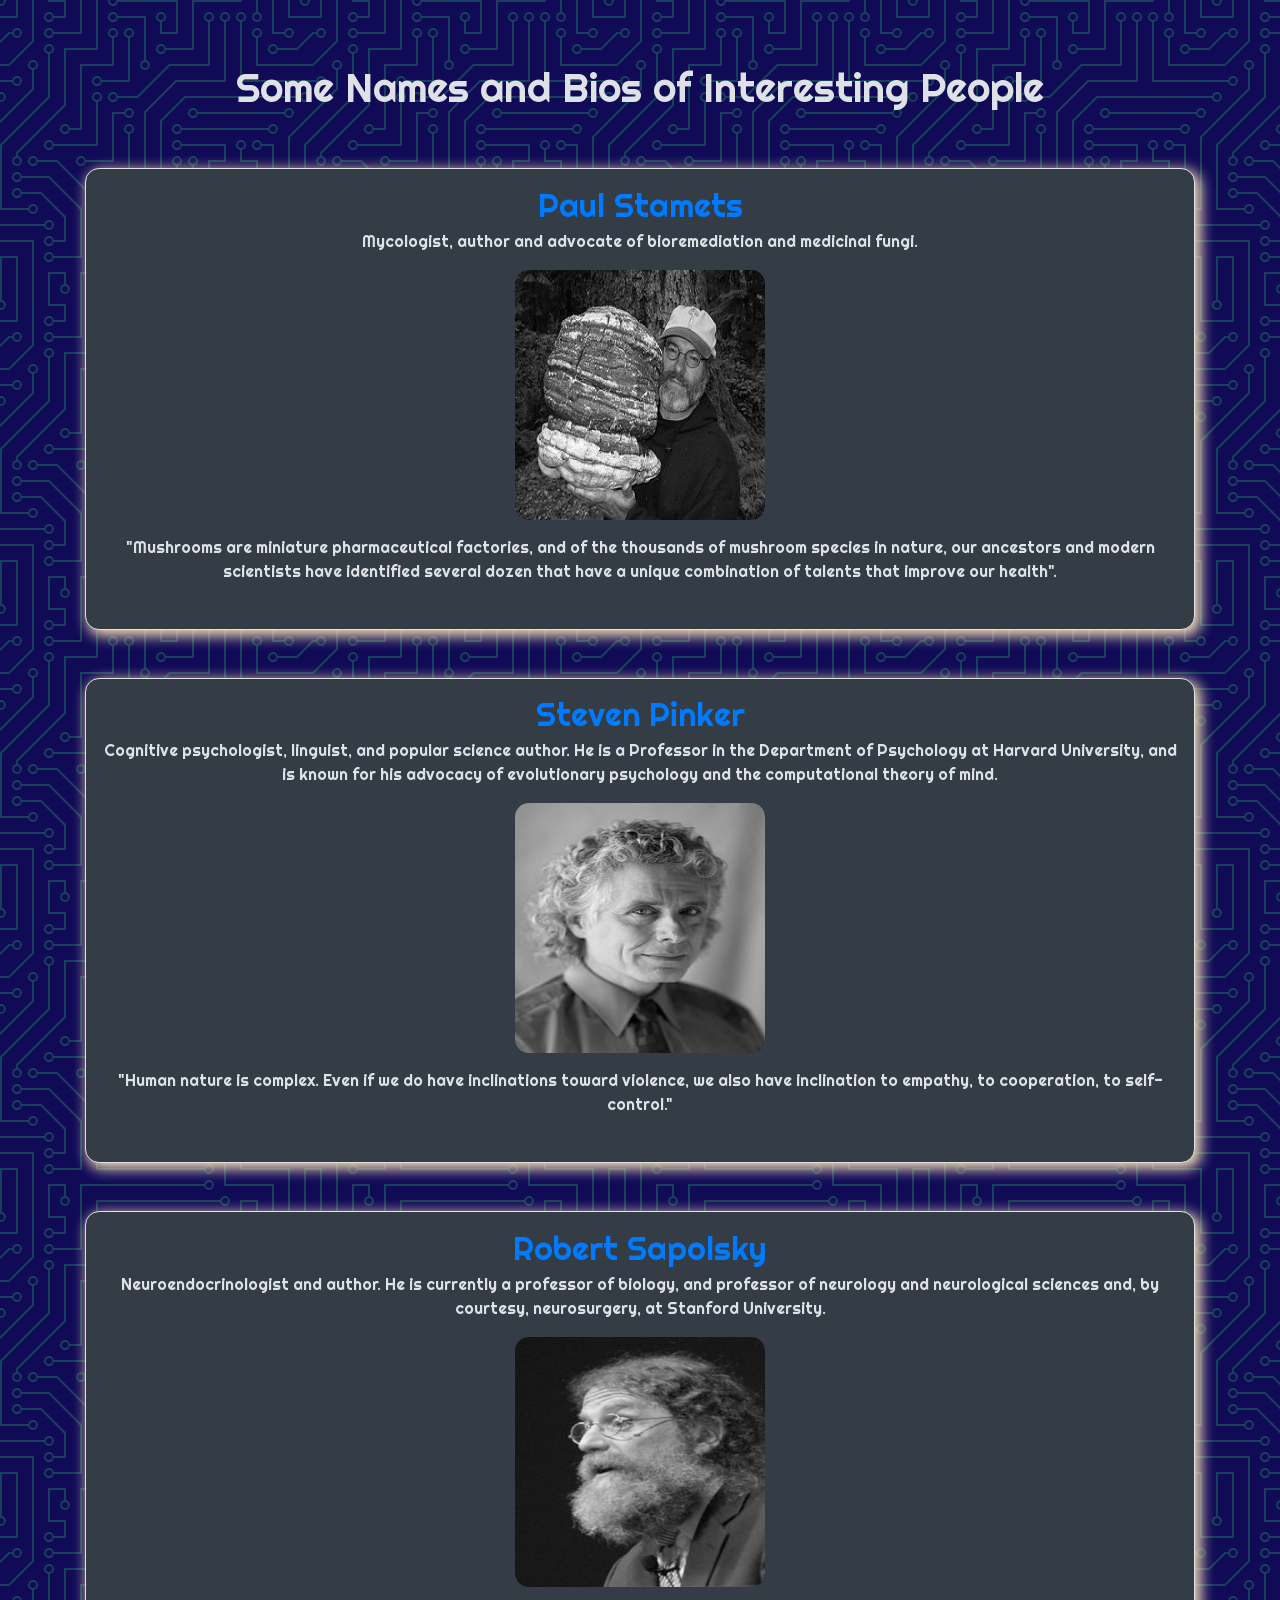
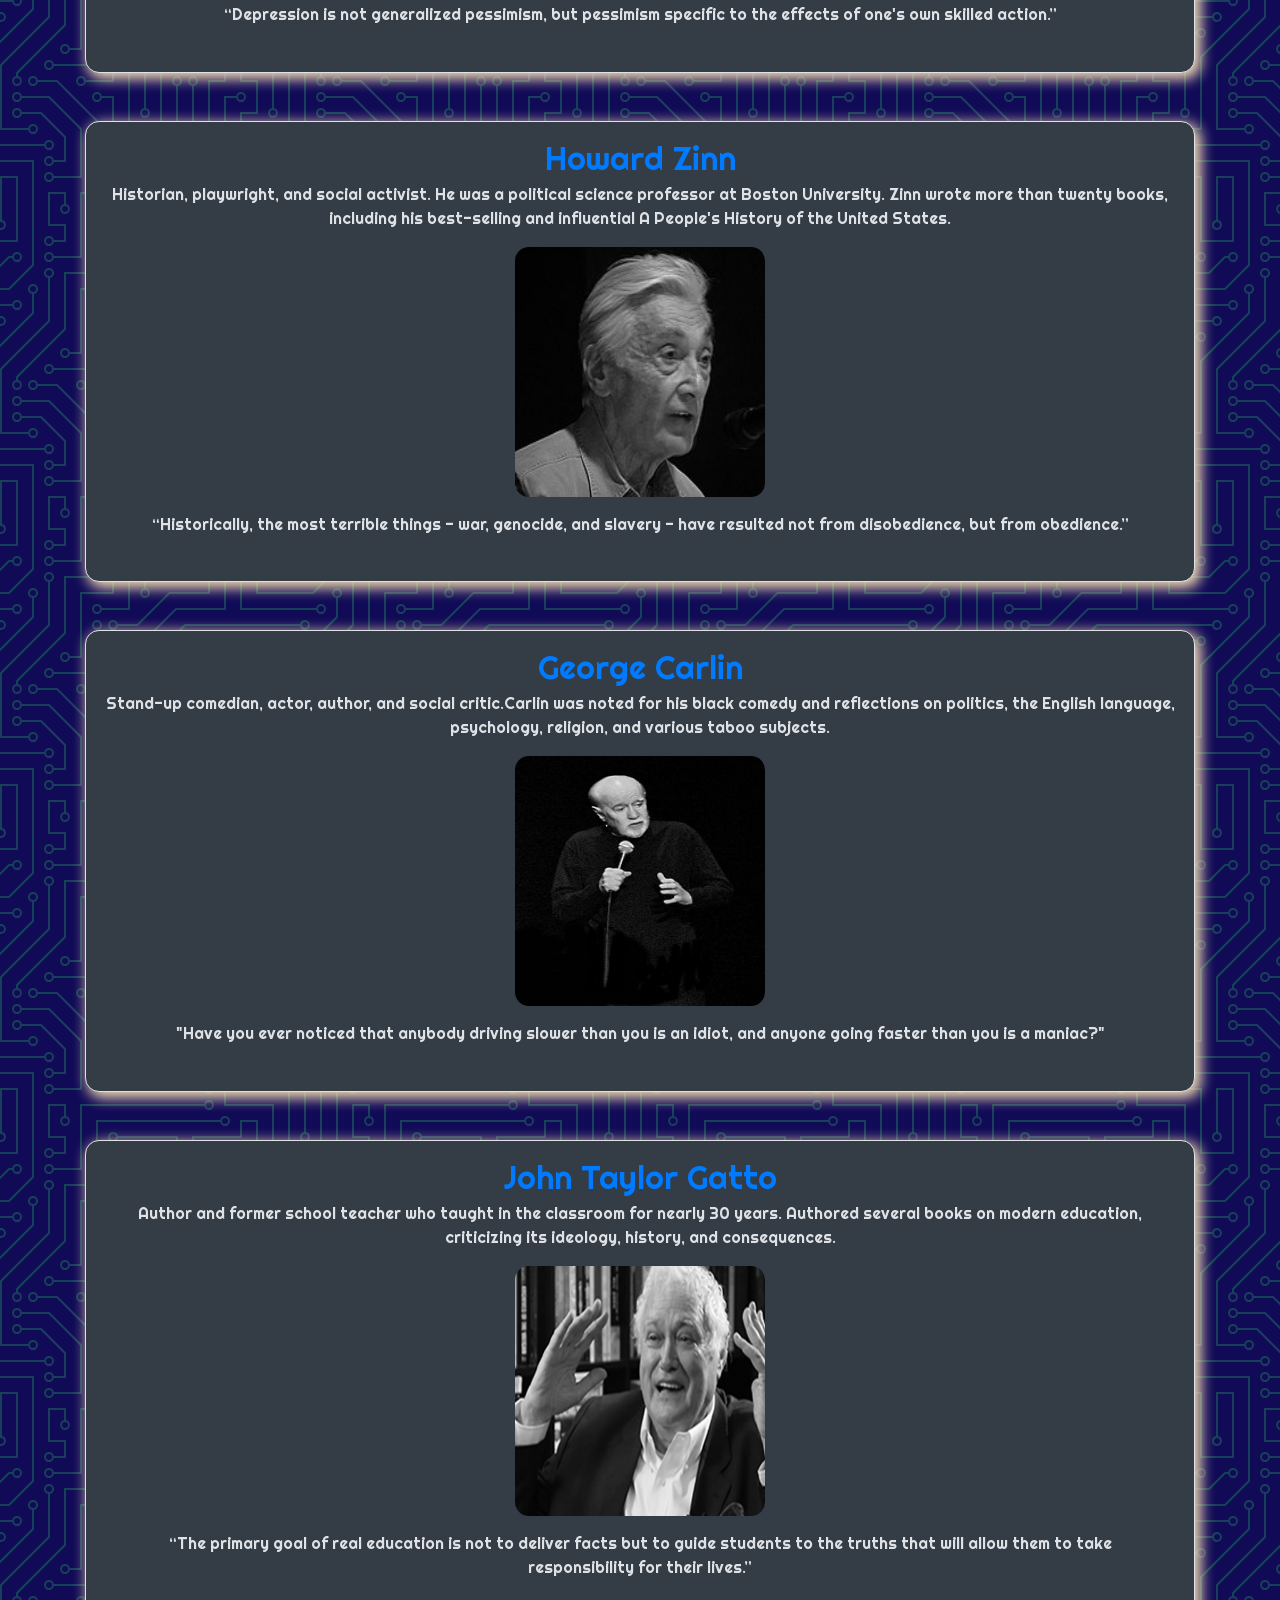
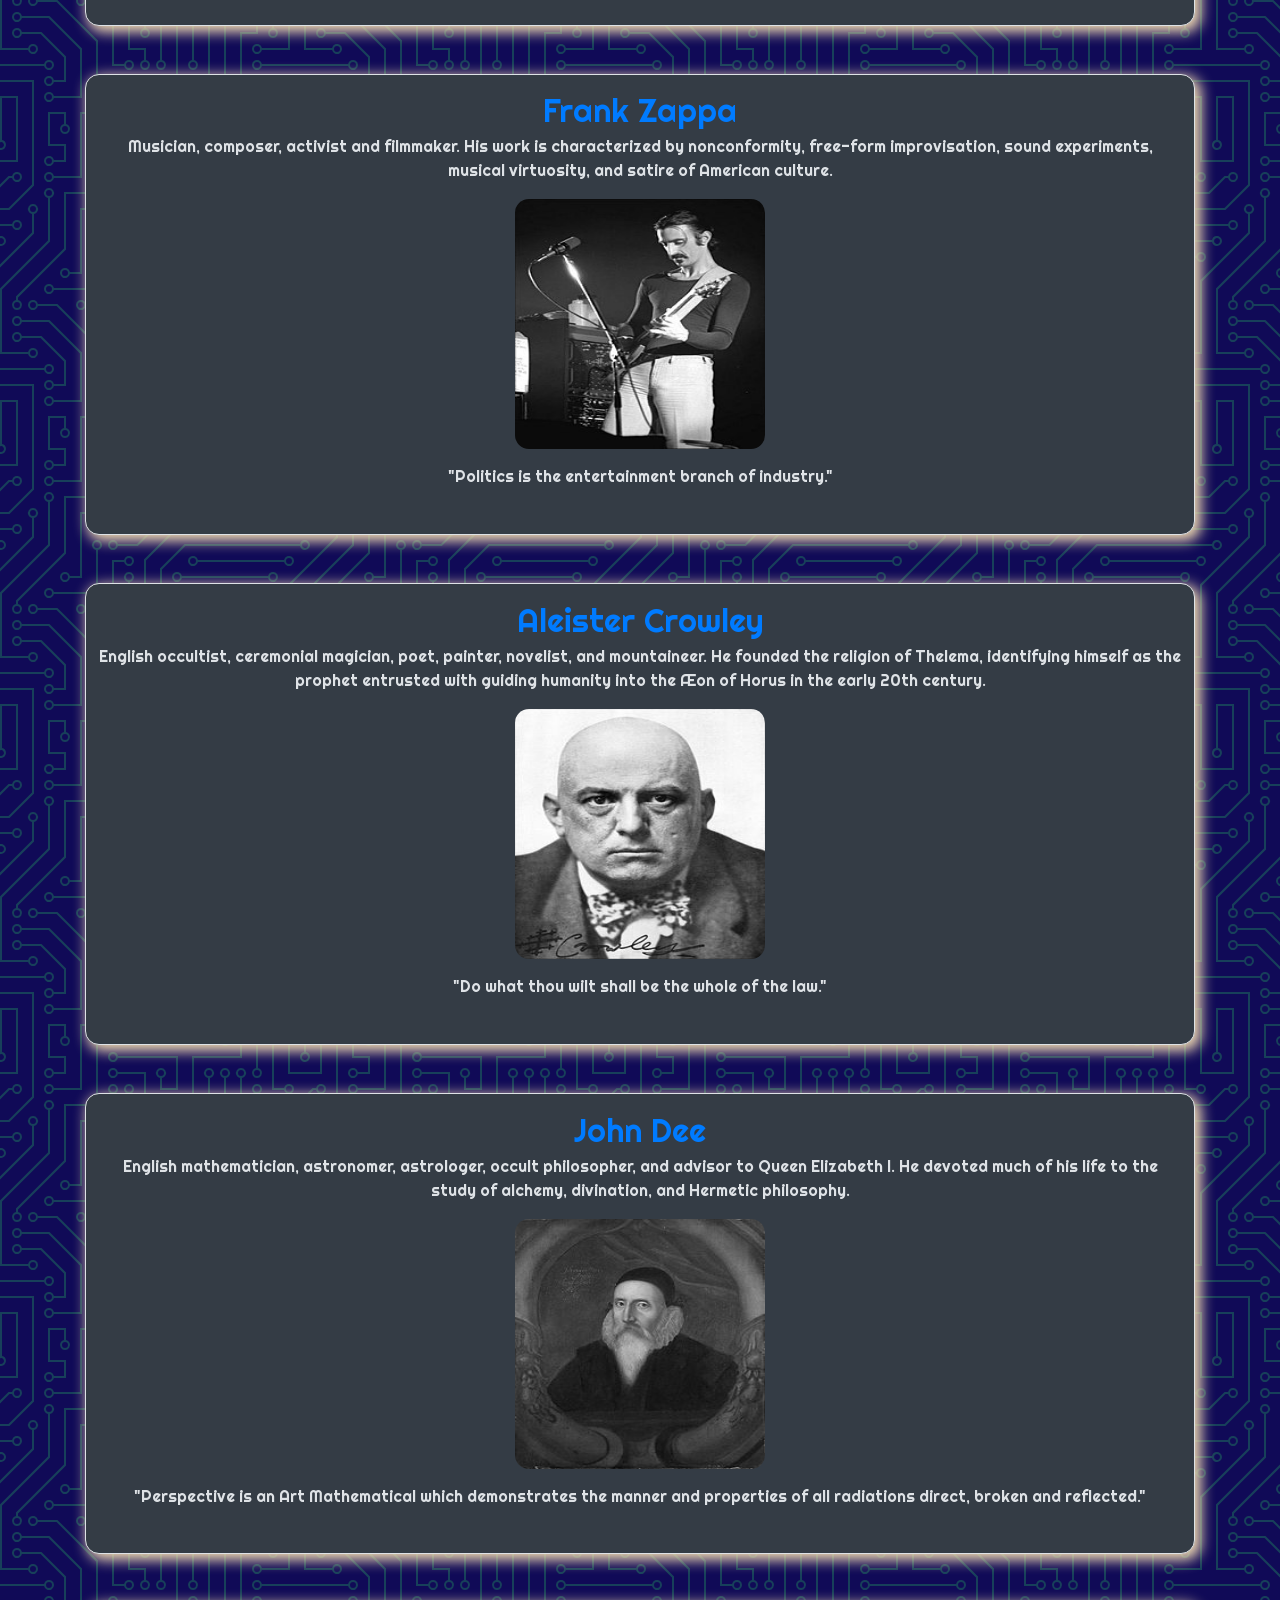
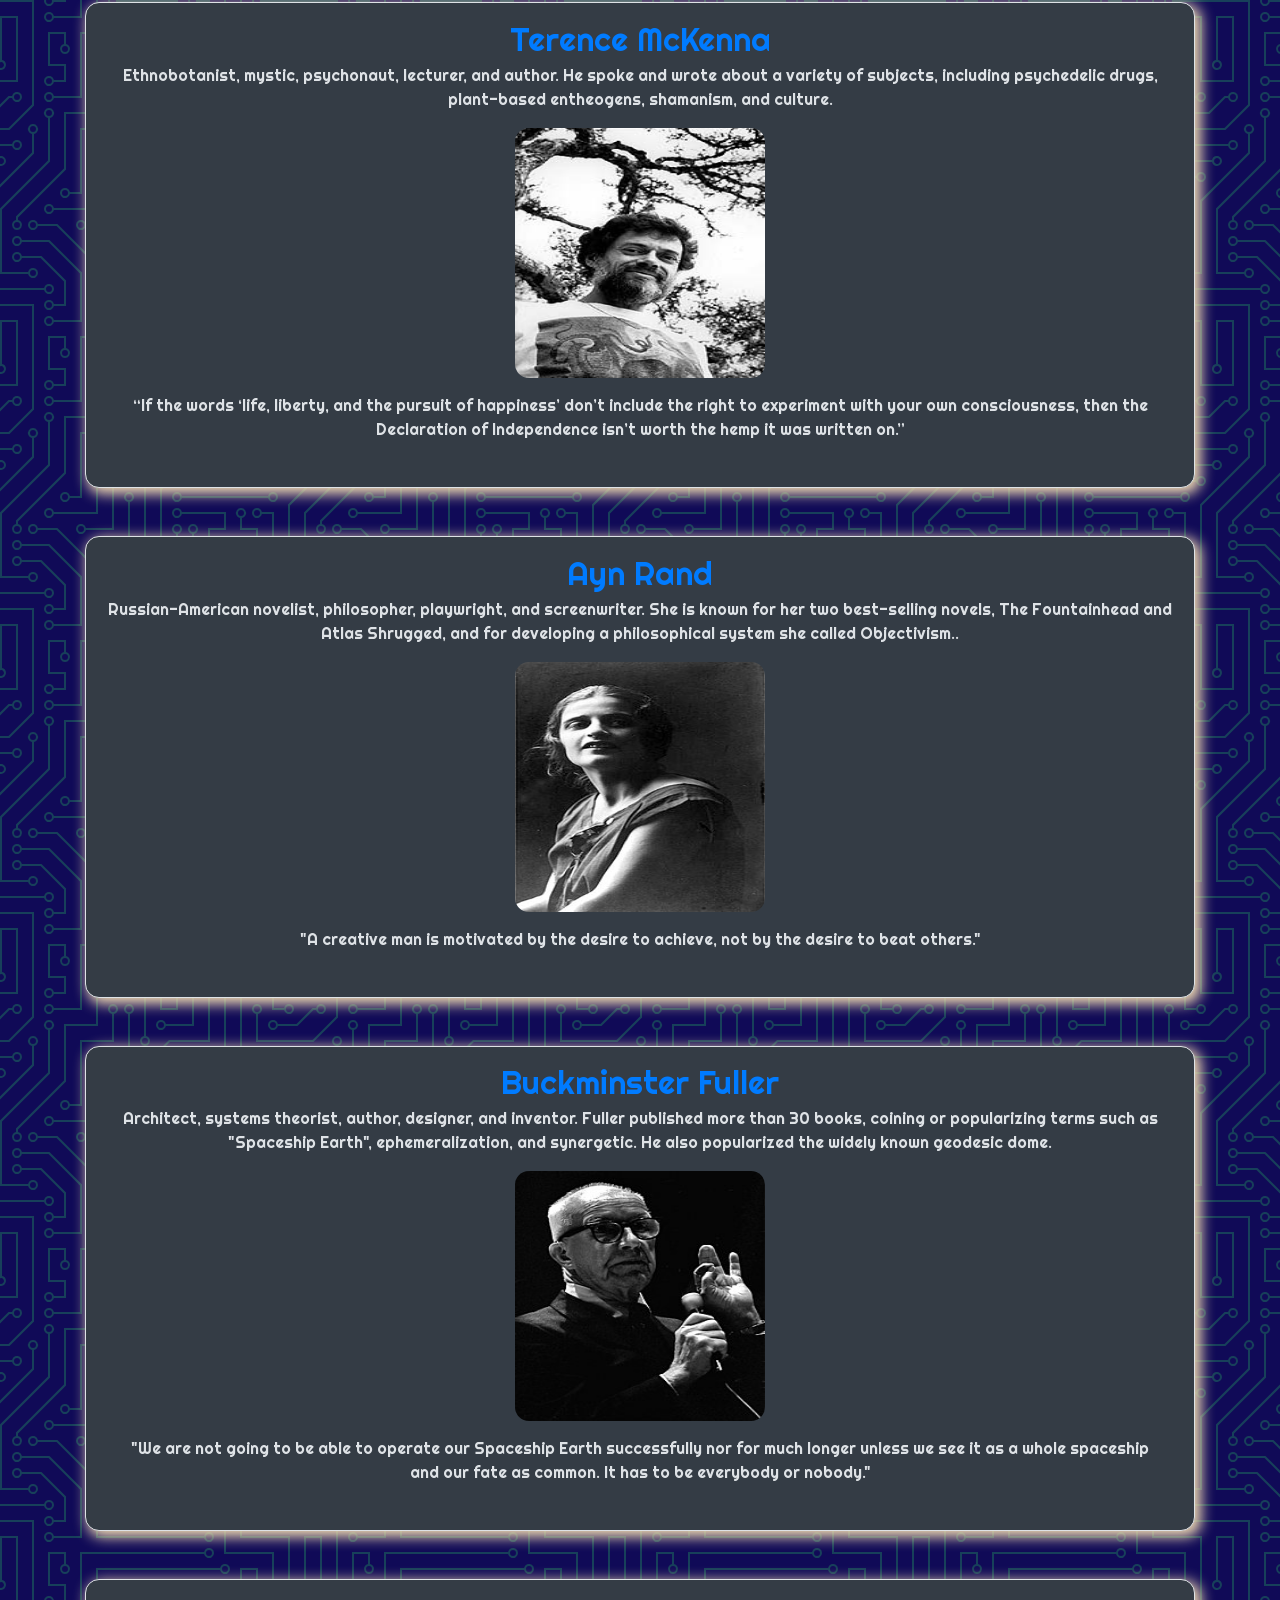
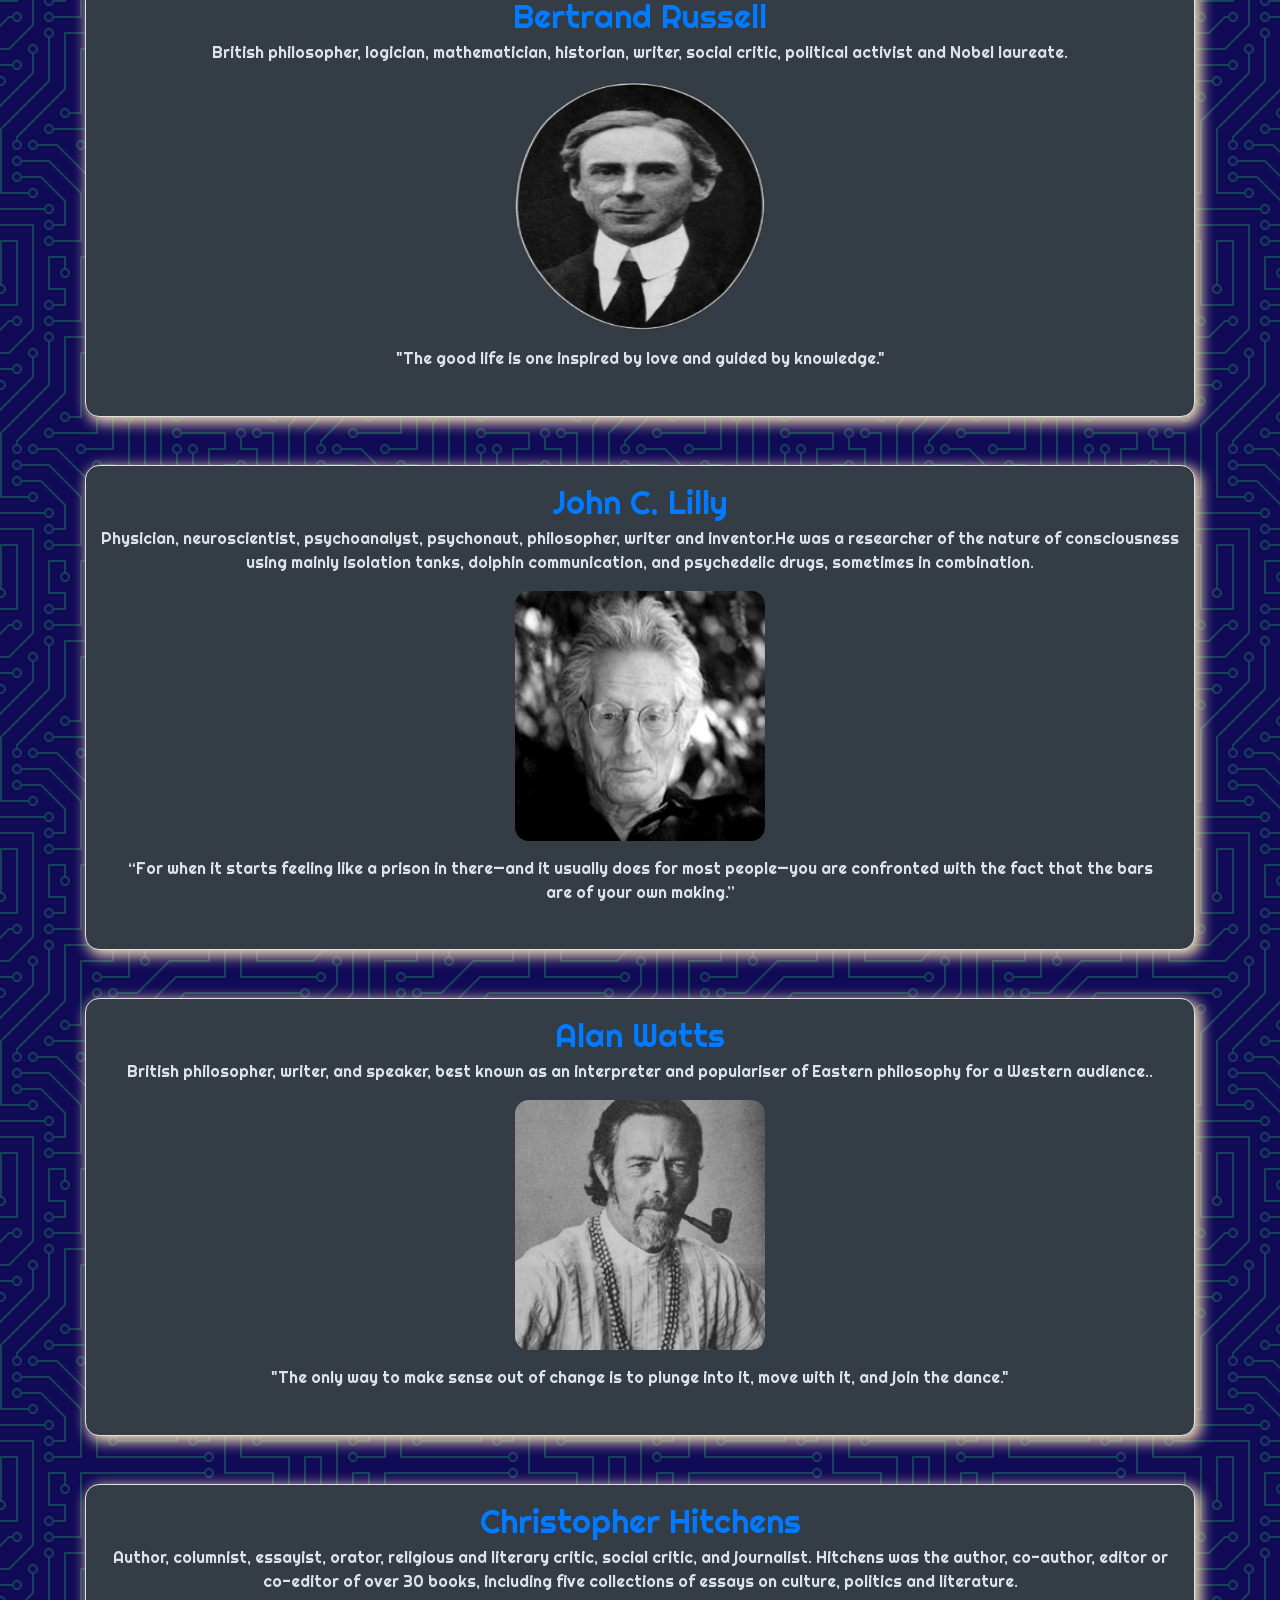
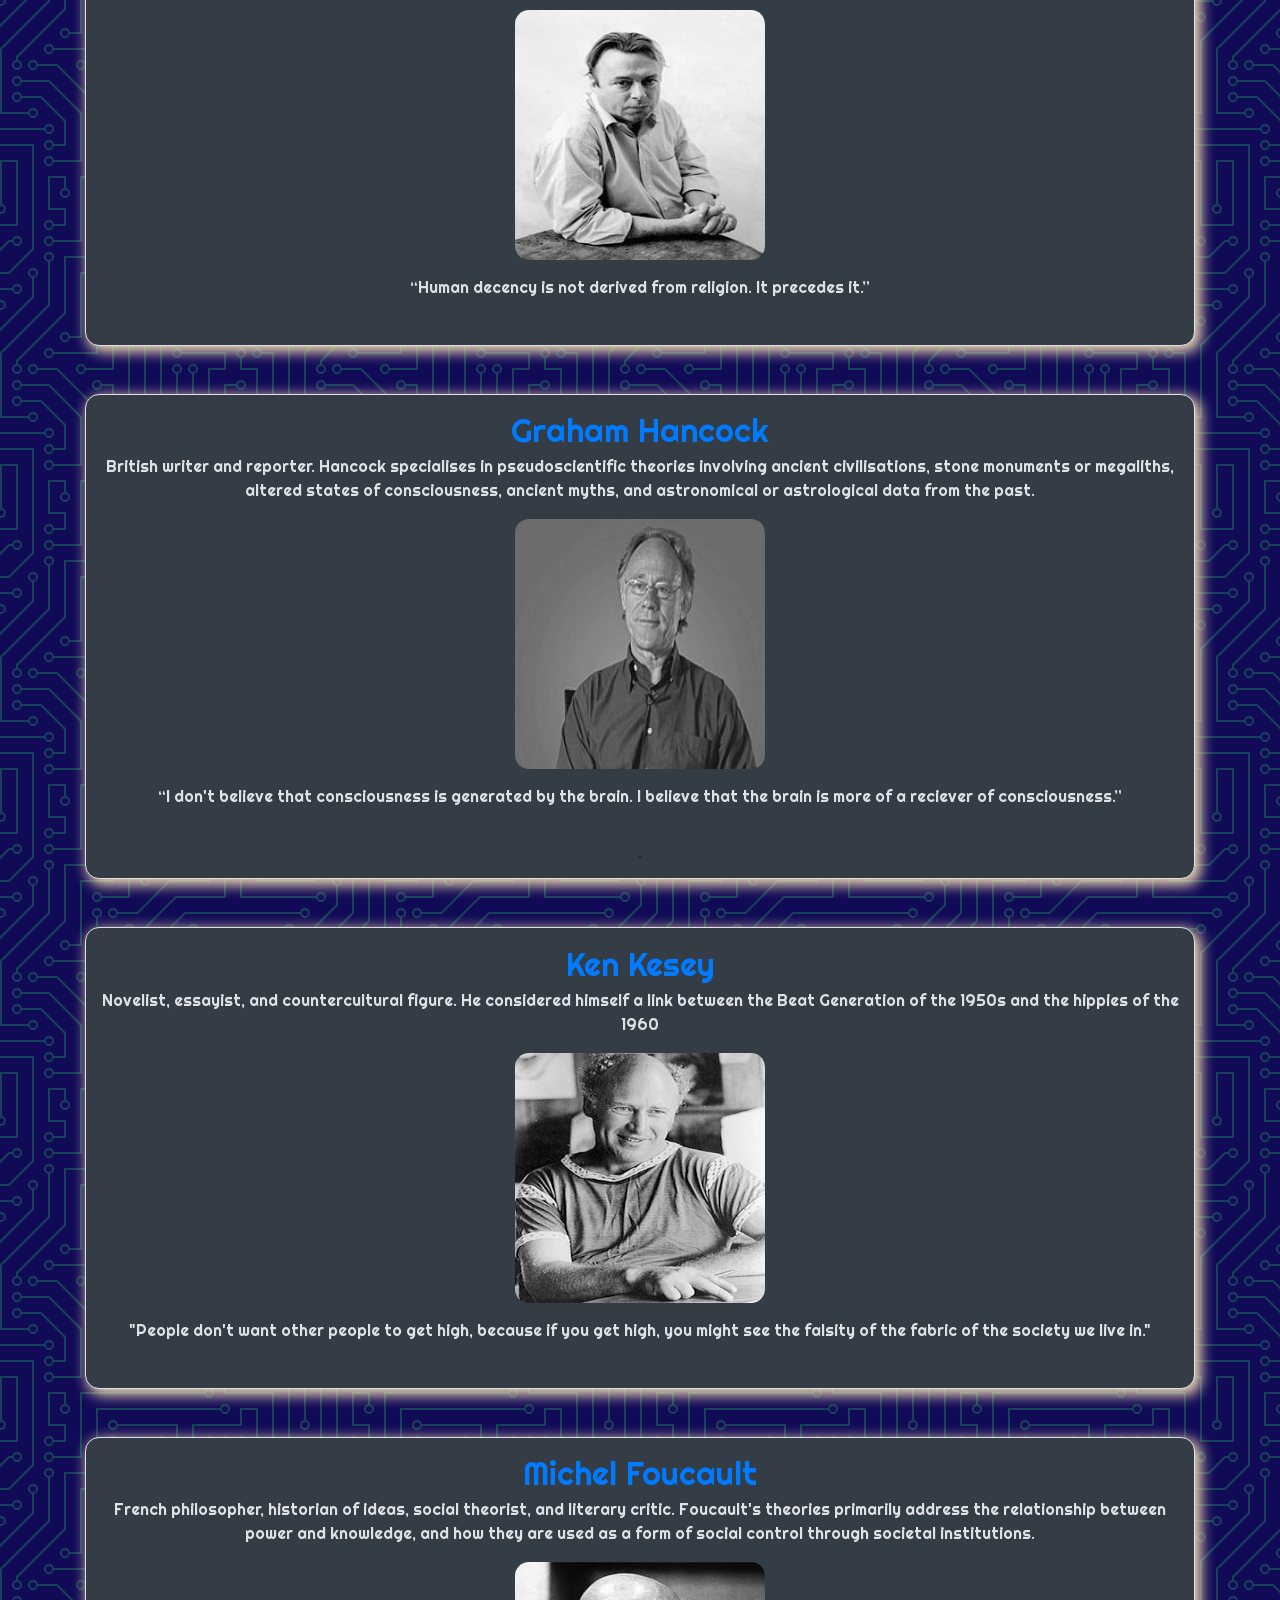
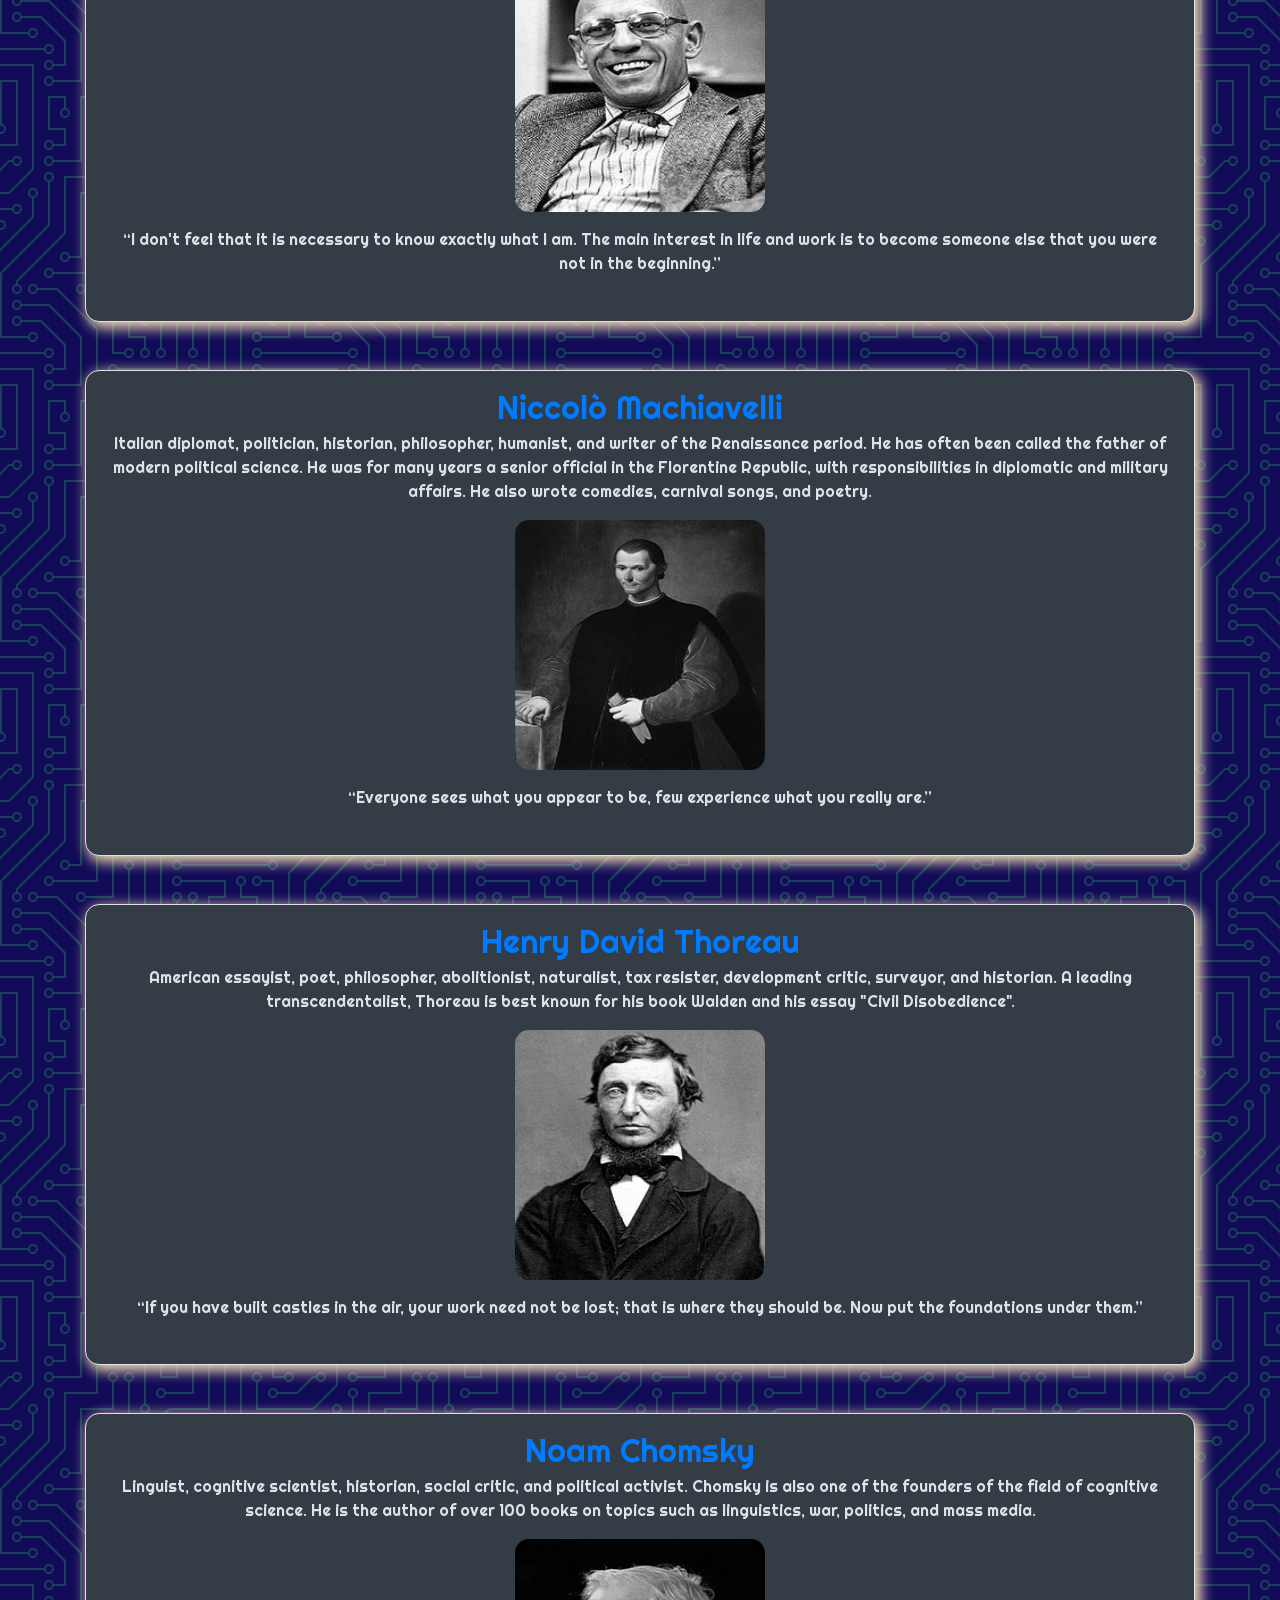
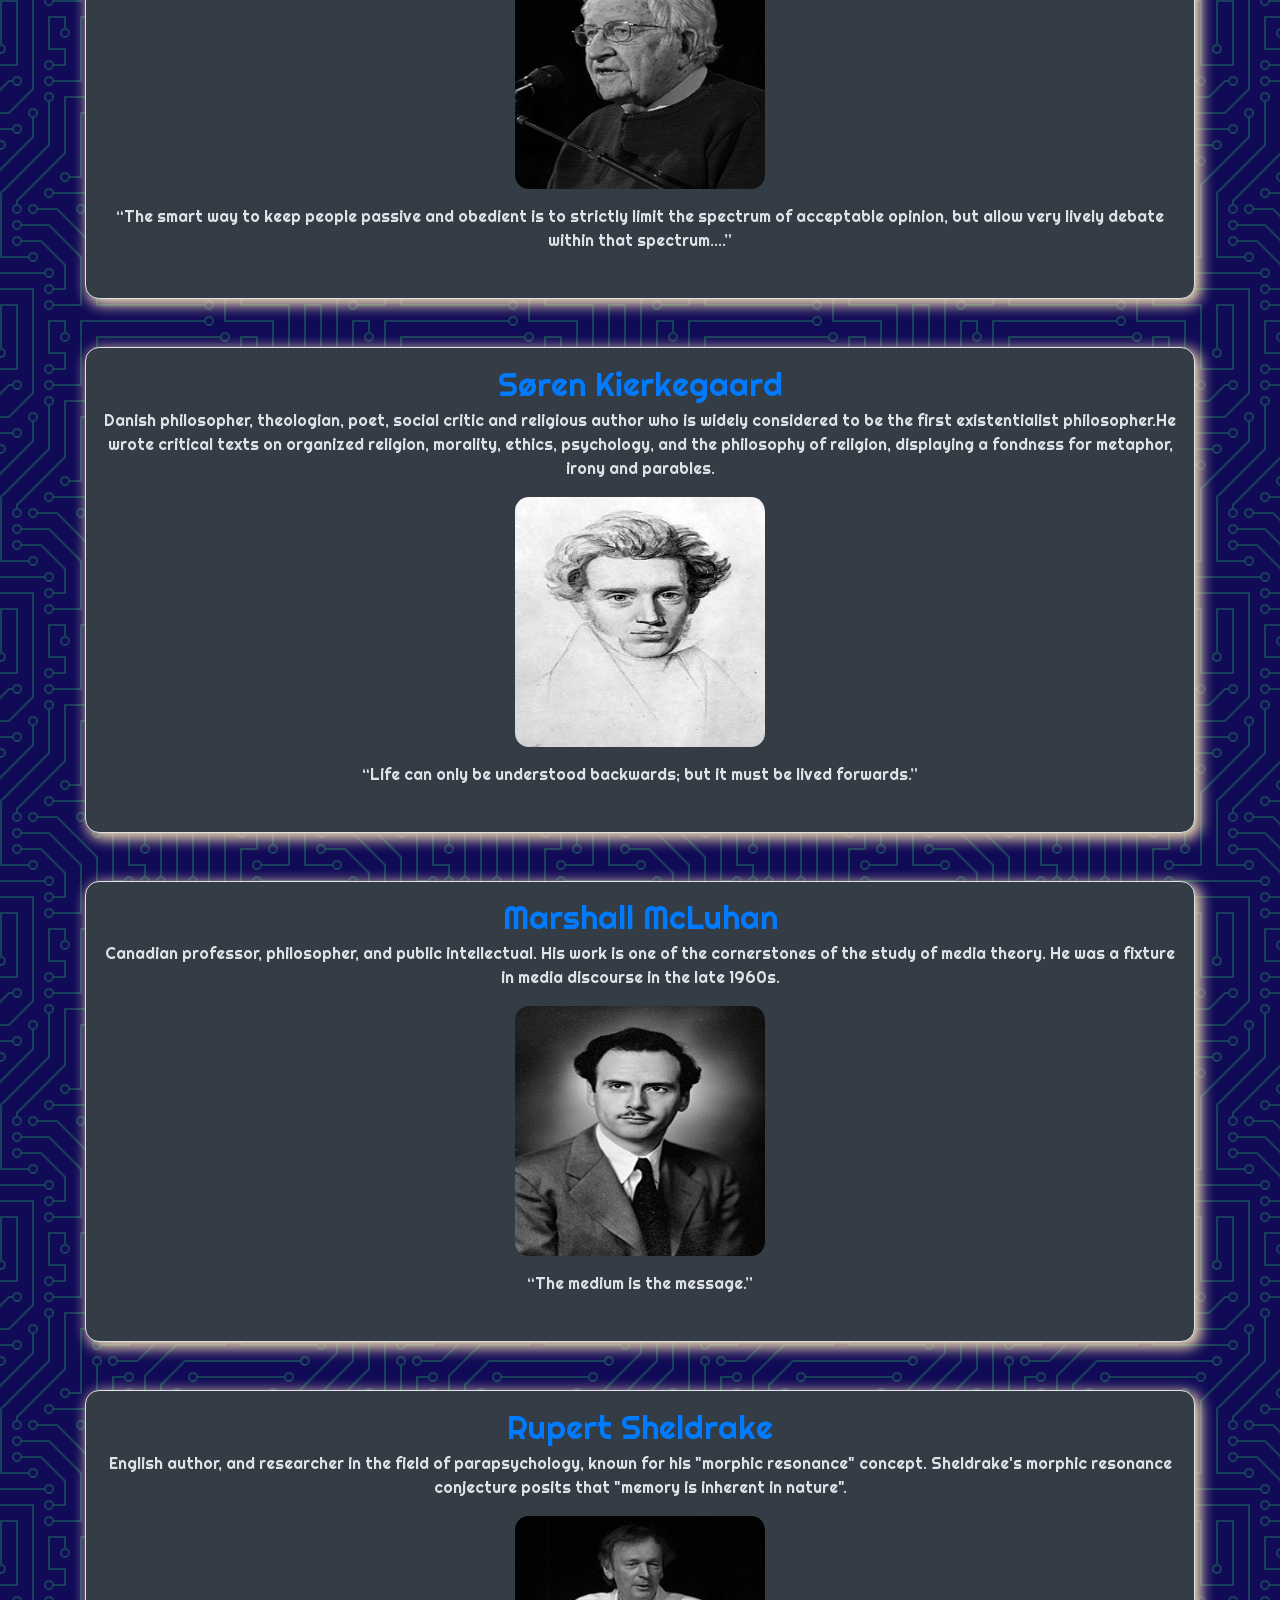
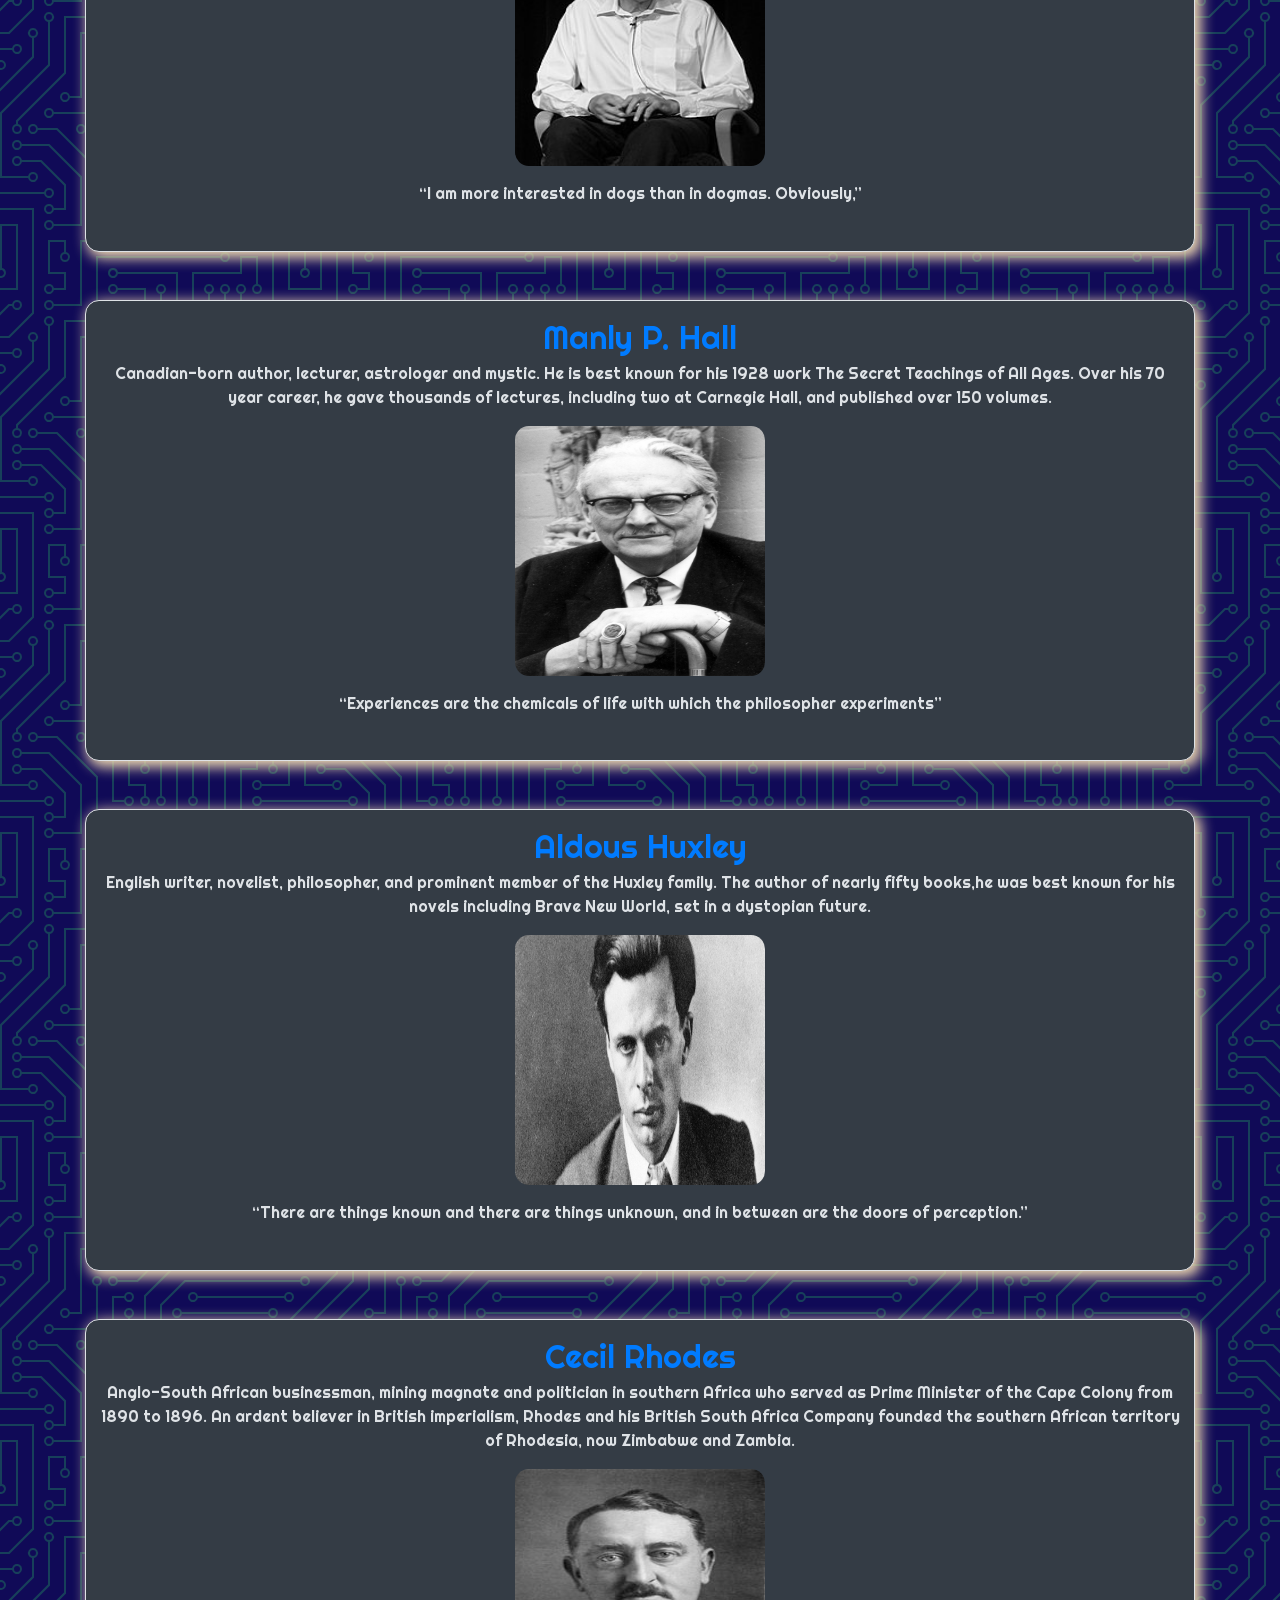
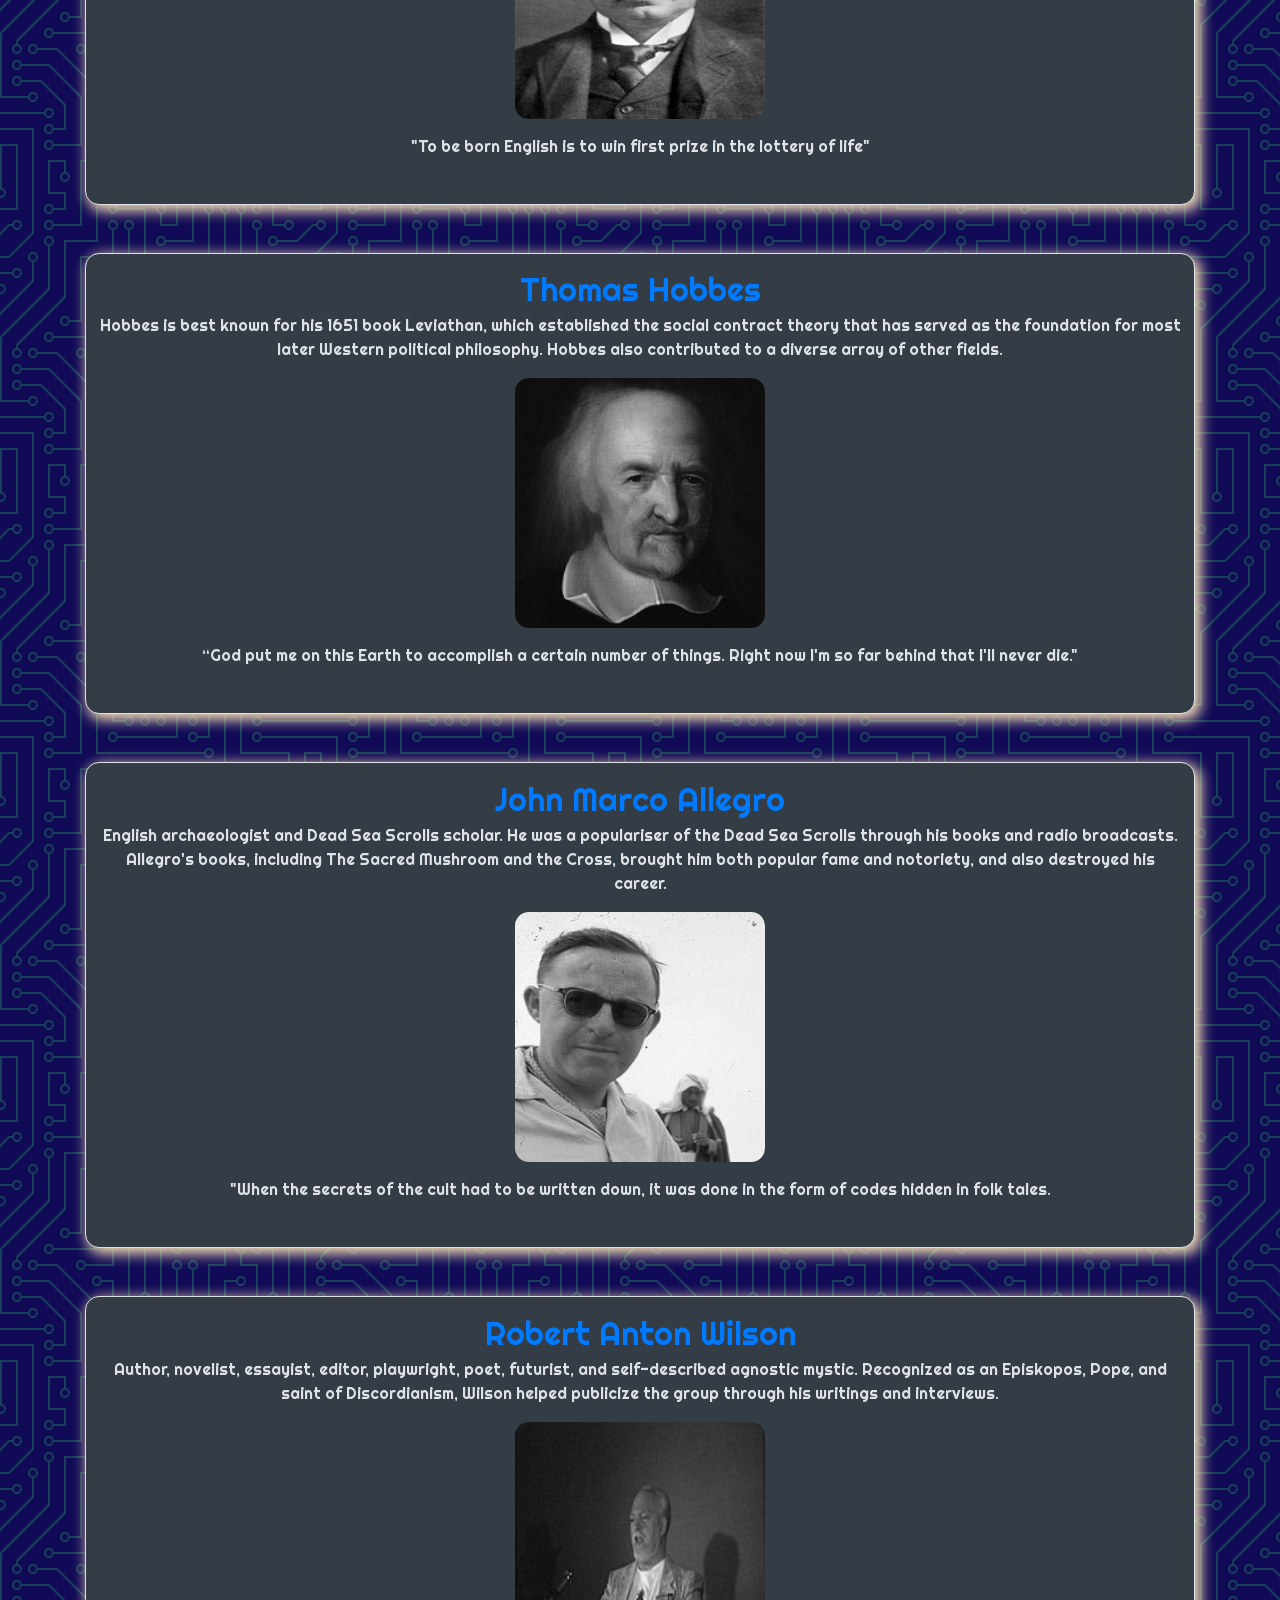
==== commit 982b0e4b: "added tooltip" ====
--- a/index.html
+++ b/index.html
@@ -82,7 +82,9 @@
 
     <div class="container">
       <div class="border">
-        <p class="name">Paul Stamets</p>
+
+        <a href="https://en.wikipedia.org/wiki/Paul_Stamets" data-toggle="tooltip" title="click for wikipedia link">Paul Stamets</a>
+
 
         <p>
           Mycologist, author and advocate of bioremediation and medicinal fungi.
@@ -97,7 +99,7 @@
       </div>
 
       <div class="border">
-        <p class="name">Steven Pinker</p>
+        <a href="https://en.wikipedia.org/wiki/Steven_Pinker" data-toggle="tooltip" title="click for wikipedia link"> Steven Pinker</a>
 
         <p>
           Cognitive psychologist, linguist, and popular science author. He is a
@@ -114,7 +116,7 @@
       </div>
 
       <div class="border">
-        <p class="name">Robert Sapolsky</p>
+        <a href="https://en.wikipedia.org/wiki/Robert_Sapolsky" data-toggle="tooltip" title="click for wikipedia link">Robert Sapolsky</a>
 
         <p>
           Neuroendocrinologist and author. He is currently a professor of
@@ -129,7 +131,7 @@
       </div>
 
       <div class="border">
-        <p class="name">Howard Zinn</p>
+        <a href="https://en.wikipedia.org/wiki/Howard_Zinn" data-toggle="tooltip" title="click for wikipedia link">Howard Zinn</a>
 
         <p>
           Historian, playwright, and social activist. He was a political science
@@ -145,7 +147,7 @@
       </div>
 
       <div class="border">
-        <p class="name">George Carlin</p>
+        <a href="https://en.wikipedia.org/wiki/George_Carlin" data-toggle="tooltip" title="click for wikipedia link">George Carlin</a>
 
         <p>
           Stand-up comedian, actor, author, and social critic.Carlin was noted
@@ -160,7 +162,7 @@
       </div>
 
       <div class="border">
-        <p class="name">John Taylor Gatto</p>
+        <a href="https://en.wikipedia.org/wiki/John_Taylor_Gatto" data-toggle="tooltip" title="click for wikipedia link">John Taylor Gatto</a>
 
         <p>
           Author and former school teacher who taught in the classroom for
@@ -176,7 +178,7 @@
       </div>
 
       <div class="border">
-        <p class="name">Frank Zappa</p>
+        <a href="https://en.wikipedia.org/wiki/Frank_Zappa" data-toggle="tooltip" title="click for wikipedia link">Frank Zappa</a>
 
         <p>
           Musician, composer, activist and filmmaker. His work is characterized
@@ -190,7 +192,7 @@
       </div>
 
       <div class="border">
-        <p class="name">Aliester Crowley</p>
+        <a href="https://en.wikipedia.org/wiki/Aleister_Crowley" data-toggle="tooltip" title="click for wikipedia link">Aleister Crowley</a>
 
         <p>
           English occultist, ceremonial magician, poet, painter, novelist, and
@@ -205,7 +207,7 @@
       </div>
 
       <div class="border">
-        <p class="name">John Dee</p>
+        <a href="https://en.wikipedia.org/wiki/John_Dee" data-toggle="tooltip" title="click for wikipedia link">John Dee</a>
 
         <p>
           English mathematician, astronomer, astrologer, occult philosopher, and
@@ -220,7 +222,7 @@
       </div>
 
       <div class="border">
-        <p class="name">Terence McKenna</p>
+        <a href="https://en.wikipedia.org/wiki/Terence_McKenna" data-toggle="tooltip" title="click for wikipedia link">Terence McKenna</a>
 
         <p>
           Ethnobotanist, mystic, psychonaut, lecturer, and author. He spoke and
@@ -236,7 +238,7 @@
       </div>
 
       <div class="border">
-        <p class="name">Ayn Rand</p>
+        <a href="https://en.wikipedia.org/wiki/Ayn_Rand" data-toggle="tooltip" title="click for wikipedia link">Ayn Rand</a>
 
         <p>
           Russian-American novelist, philosopher, playwright, and screenwriter.
@@ -252,7 +254,7 @@
       </div>
 
       <div class="border">
-        <p class="name">Buckminster Fuller</p>
+        <a href="https://en.wikipedia.org/wiki/Buckminster_Fuller" data-toggle="tooltip" title="click for wikipedia link">Buckminster Fuller</a>
 
         <p>
           Architect, systems theorist, author, designer, and inventor. Fuller
@@ -269,7 +271,7 @@
       </div>
 
       <div class="border">
-        <p class="name">Bertrand Russell</p>
+        <a href="https://en.wikipedia.org/wiki/Bertrand_Russell" data-toggle="tooltip" title="click for wikipedia link">Bertrand Russell</a>
 
         <p>
           British philosopher, logician, mathematician, historian, writer,
@@ -282,7 +284,7 @@
       </div>
 
       <div class="border">
-        <p class="name">John Lilly</p>
+        <a href="https://en.wikipedia.org/wiki/John_C._Lilly" data-toggle="tooltip" title="click for wikipedia link">John C. Lilly</a>
 
         <p>
           Physician, neuroscientist, psychoanalyst, psychonaut, philosopher,
@@ -299,7 +301,7 @@
       </div>
 
       <div class="border">
-        <p class="name">Alan Watts</p>
+        <a href="https://en.wikipedia.org/wiki/Alan_Watts" data-toggle="tooltip" title="click for wikipedia link">Alan Watts</a>
 
         <p>
           British philosopher, writer, and speaker, best known as an interpreter
@@ -313,7 +315,7 @@
       </div>
 
       <div class="border">
-        <p class="name">Christoper Hitchens</p>
+        <a href="https://en.wikipedia.org/wiki/Christopher_Hitchens" data-toggle="tooltip" title="click for wikipedia link">Christopher Hitchens</a>
 
         <p>
           Author, columnist, essayist, orator, religious and literary critic,
@@ -328,7 +330,7 @@
       </div>
 
       <div class="border">
-        <p class="name">Graham Hancock</p>
+        <a href="https://en.wikipedia.org/wiki/Graham_Hancock" data-toggle="tooltip" title="click for wikipedia link">Graham Hancock</a>
 
         <p>
           British writer and reporter. Hancock specialises in pseudoscientific
@@ -345,7 +347,7 @@
       </div>
 
       <div class="border">
-        <p class="name">Ken Kesey</p>
+        <a href="https://en.wikipedia.org/wiki/Ken_Kesey" data-toggle="tooltip" title="click for wikipedia link">Ken Kesey</a>
 
         <p>
           Novelist, essayist, and countercultural figure. He considered himself
@@ -360,7 +362,7 @@
       </div>
 
       <div class="border">
-        <p class="name">Michel Foucault</p>
+        <a href="https://en.wikipedia.org/wiki/Michel_Foucault" data-toggle="tooltip" title="click for wikipedia link">Michel Foucault</a>
 
         <p>
           French philosopher, historian of ideas, social theorist, and literary
@@ -377,7 +379,7 @@
       </div>
 
       <div class="border">
-        <p class="name">Niccolò Machiavelli</p>
+        <a href="https://en.wikipedia.org/wiki/Niccol%C3%B2_Machiavelli" data-toggle="tooltip" title="click for wikipedia link">Niccolò Machiavelli</a>
 
         <p>
           Italian diplomat, politician, historian, philosopher, humanist, and
@@ -396,7 +398,7 @@
       </div>
 
       <div class="border">
-        <p class="name">Henry David Thoreau</p>
+        <a href="https://en.wikipedia.org/wiki/Henry_David_Thoreau" data-toggle="tooltip" title="click for wikipedia link">Henry David Thoreau</a>
 
         <p>
           American essayist, poet, philosopher, abolitionist, naturalist, tax
@@ -412,7 +414,7 @@
       </div>
 
       <div class="border">
-        <p class="name">Noam Chompsky</p>
+        <a href="https://en.wikipedia.org/wiki/Noam_Chomsky" data-toggle="tooltip" title="click for wikipedia link">Noam Chomsky</a>
 
         <p>
           Linguist, cognitive scientist, historian, social critic, and political
@@ -429,7 +431,7 @@
       </div>
 
       <div class="border">
-        <p class="name">Soren Kierkegaard</p>
+        <a href="https://en.wikipedia.org/wiki/S%C3%B8ren_Kierkegaard" data-toggle="tooltip" title="click for wikipedia link">Søren Kierkegaard</a>
 
         <p>
           Danish philosopher, theologian, poet, social critic and religious
@@ -446,7 +448,7 @@
       </div>
 
       <div class="border">
-        <p class="name">Marshall McLuhan</p>
+        <a href="https://en.wikipedia.org/wiki/Marshall_McLuhan" data-toggle="tooltip" title="click for wikipedia link">Marshall McLuhan</a>
 
         <p>
           Canadian professor, philosopher, and public intellectual. His work is
@@ -460,7 +462,7 @@
       </div>
 
       <div class="border">
-        <p class="name">Rubert Sheldrake</p>
+        <a href="https://en.wikipedia.org/wiki/Rupert_Sheldrake" data-toggle="tooltip" title="click for wikipedia link">Rupert Sheldrake</a>
 
         <p>
           English author, and researcher in the field of parapsychology, known
@@ -474,7 +476,7 @@
       </div>
 
       <div class="border">
-        <p class="name">Manly P. Hall</p>
+        <a href="https://en.wikipedia.org/wiki/Manly_P._Hall" data-toggle="tooltip" title="click for wikipedia link">Manly P. Hall</a>
 
         <p>
           Canadian-born author, lecturer, astrologer and mystic. He is best
@@ -490,7 +492,7 @@
       </div>
 
       <div class="border">
-        <p class="name">Aldous Huxley</p>
+        <a href="https://en.wikipedia.org/wiki/Aldous_Huxley" data-toggle="tooltip" title="click for wikipedia link">Aldous Huxley</a>
 
         <p>
           English writer, novelist, philosopher, and prominent member of the
@@ -505,7 +507,7 @@
       </div>
 
       <div class="border">
-        <p class="name">Cecil Rhodes</p>
+        <a href="https://en.wikipedia.org/wiki/Cecil_Rhodes" data-toggle="tooltip" title="click for wikipedia link">Cecil Rhodes</a>
 
         <p>
           Anglo-South African businessman, mining magnate and politician in
@@ -521,7 +523,7 @@
       </div>
 
       <div class="border">
-        <p class="name">Thomas Hobbes</p>
+        <a href="https://en.wikipedia.org/wiki/Thomas_Hobbes" data-toggle="tooltip" title="click for wikipedia link">Thomas Hobbes</a>
 
         <p>
           Hobbes is best known for his 1651 book Leviathan, which established
@@ -537,7 +539,7 @@
       </div>
 
       <div class="border">
-        <p class="name">John Marco Allegro</p>
+        <a href="https://en.wikipedia.org/wiki/John_M._Allegro" data-toggle="tooltip" title="click for wikipedia link">John Marco Allegro</a>
 
         <p>
           English archaeologist and Dead Sea Scrolls scholar. He was a
@@ -554,7 +556,7 @@
       </div>
 
       <div class="border">
-        <p class="name">Robert Anton Wilson</p>
+        <a href="https://en.wikipedia.org/wiki/Robert_Anton_Wilson" data-toggle="tooltip" title="click for wikipedia link">Robert Anton Wilson</a>
 
         <p>
           Author, novelist, essayist, editor, playwright, poet, futurist, and
@@ -571,7 +573,7 @@
       </div>
 
       <div class="border">
-        <p class="name">Joseph Campbell</p>
+        <a href="https://en.wikipedia.org/wiki/Joseph_Campbell" data-toggle="tooltip" title="click for wikipedia link">Joseph Campbell</a>
 
         <p>
           Mythologist who worked in comparative mythology and comparative
@@ -588,7 +590,7 @@
       </div>
 
       <div class="border">
-        <p class="name">Edward Bernays</p>
+        <a href="https://en.wikipedia.org/wiki/Edward_Bernays" data-toggle="tooltip" title="click for wikipedia link">Edward Bernays</a>
 
         <p>
           Austrian-American pioneer in the field of propaganda, referred to in
@@ -604,7 +606,7 @@
       </div>
 
       <div class="border">
-        <p class="name">Jordan Peterson</p>
+        <a href="https://en.wikipedia.org/wiki/Jordan_Peterson" data-toggle="tooltip" title="click for wikipedia link">Jordan Peterson</a>
 
         <p>
           Clinical psychologist, cultural critic, and professor of psychology at
@@ -620,7 +622,7 @@
       </div>
 
       <div class="border">
-        <p class="name">Sam Harris</p>
+        <a href="https://en.wikipedia.org/wiki/Sam_Harris" data-toggle="tooltip" title="click for wikipedia link">Sam Harris</a>
 
         <p>
           Author, philosopher, neuroscientist, blogger, and podcast host. He is
@@ -636,7 +638,7 @@
       </div>
 
       <div class="border">
-        <p class="name">Christopher Ryan</p>
+        <a href="https://en.wikipedia.org/wiki/Christopher_Ryan_(author)" data-toggle="tooltip" title="click for wikipedia link">Christopher Ryan</a>
 
         <p>
           Author best known for co-authoring the book Sex at Dawn (2010). He
@@ -650,5 +652,10 @@
         </p>
       </div>
     </div>
+    <script>
+      $(document).ready(function () {
+        $('[data-toggle="tooltip"]').tooltip();
+      });
+    </script>
   </body>
 </html>
--- a/css/style.css
+++ b/css/style.css
@@ -6,15 +6,15 @@
 html body {
   height: 100%;
   padding: 2em;
-  background-color: #212529;
+  background-color: #100a57;
   background-image: url("data:image/svg+xml,%3Csvg xmlns='http://www.w3.org/2000/svg' viewBox='0 0 304 304' width='304' height='304'%3E%3Cpath fill='%231f825e' fill-opacity='0.45' d='M44.1 224a5 5 0 1 1 0 2H0v-2h44.1zm160 48a5 5 0 1 1 0 2H82v-2h122.1zm57.8-46a5 5 0 1 1 0-2H304v2h-42.1zm0 16a5 5 0 1 1 0-2H304v2h-42.1zm6.2-114a5 5 0 1 1 0 2h-86.2a5 5 0 1 1 0-2h86.2zm-256-48a5 5 0 1 1 0 2H0v-2h12.1zm185.8 34a5 5 0 1 1 0-2h86.2a5 5 0 1 1 0 2h-86.2zM258 12.1a5 5 0 1 1-2 0V0h2v12.1zm-64 208a5 5 0 1 1-2 0v-54.2a5 5 0 1 1 2 0v54.2zm48-198.2V80h62v2h-64V21.9a5 5 0 1 1 2 0zm16 16V64h46v2h-48V37.9a5 5 0 1 1 2 0zm-128 96V208h16v12.1a5 5 0 1 1-2 0V210h-16v-76.1a5 5 0 1 1 2 0zm-5.9-21.9a5 5 0 1 1 0 2H114v48H85.9a5 5 0 1 1 0-2H112v-48h12.1zm-6.2 130a5 5 0 1 1 0-2H176v-74.1a5 5 0 1 1 2 0V242h-60.1zm-16-64a5 5 0 1 1 0-2H114v48h10.1a5 5 0 1 1 0 2H112v-48h-10.1zM66 284.1a5 5 0 1 1-2 0V274H50v30h-2v-32h18v12.1zM236.1 176a5 5 0 1 1 0 2H226v94h48v32h-2v-30h-48v-98h12.1zm25.8-30a5 5 0 1 1 0-2H274v44.1a5 5 0 1 1-2 0V146h-10.1zm-64 96a5 5 0 1 1 0-2H208v-80h16v-14h-42.1a5 5 0 1 1 0-2H226v18h-16v80h-12.1zm86.2-210a5 5 0 1 1 0 2H272V0h2v32h10.1zM98 101.9V146H53.9a5 5 0 1 1 0-2H96v-42.1a5 5 0 1 1 2 0zM53.9 34a5 5 0 1 1 0-2H80V0h2v34H53.9zm60.1 3.9V66H82v64H69.9a5 5 0 1 1 0-2H80V64h32V37.9a5 5 0 1 1 2 0zM101.9 82a5 5 0 1 1 0-2H128V37.9a5 5 0 1 1 2 0V82h-28.1zm16-64a5 5 0 1 1 0-2H146v44.1a5 5 0 1 1-2 0V18h-26.1zm102.2 270a5 5 0 1 1 0 2H98v14h-2v-16h124.1zM242 149.9V160h16v34h-16v62h48v48h-2v-46h-48v-66h16v-30h-16v-12.1a5 5 0 1 1 2 0zM53.9 18a5 5 0 1 1 0-2H64V2H48V0h18v18H53.9zm112 32a5 5 0 1 1 0-2H192V0h50v2h-48v48h-28.1zm-48-48a5 5 0 0 1-9.8-2h2.07a3 3 0 1 0 5.66 0H178v34h-18V21.9a5 5 0 1 1 2 0V32h14V2h-58.1zm0 96a5 5 0 1 1 0-2H137l32-32h39V21.9a5 5 0 1 1 2 0V66h-40.17l-32 32H117.9zm28.1 90.1a5 5 0 1 1-2 0v-76.51L175.59 80H224V21.9a5 5 0 1 1 2 0V82h-49.59L146 112.41v75.69zm16 32a5 5 0 1 1-2 0v-99.51L184.59 96H300.1a5 5 0 0 1 3.9-3.9v2.07a3 3 0 0 0 0 5.66v2.07a5 5 0 0 1-3.9-3.9H185.41L162 121.41v98.69zm-144-64a5 5 0 1 1-2 0v-3.51l48-48V48h32V0h2v50H66v55.41l-48 48v2.69zM50 53.9v43.51l-48 48V208h26.1a5 5 0 1 1 0 2H0v-65.41l48-48V53.9a5 5 0 1 1 2 0zm-16 16V89.41l-34 34v-2.82l32-32V69.9a5 5 0 1 1 2 0zM12.1 32a5 5 0 1 1 0 2H9.41L0 43.41V40.6L8.59 32h3.51zm265.8 18a5 5 0 1 1 0-2h18.69l7.41-7.41v2.82L297.41 50H277.9zm-16 160a5 5 0 1 1 0-2H288v-71.41l16-16v2.82l-14 14V210h-28.1zm-208 32a5 5 0 1 1 0-2H64v-22.59L40.59 194H21.9a5 5 0 1 1 0-2H41.41L66 216.59V242H53.9zm150.2 14a5 5 0 1 1 0 2H96v-56.6L56.6 162H37.9a5 5 0 1 1 0-2h19.5L98 200.6V256h106.1zm-150.2 2a5 5 0 1 1 0-2H80v-46.59L48.59 178H21.9a5 5 0 1 1 0-2H49.41L82 208.59V258H53.9zM34 39.8v1.61L9.41 66H0v-2h8.59L32 40.59V0h2v39.8zM2 300.1a5 5 0 0 1 3.9 3.9H3.83A3 3 0 0 0 0 302.17V256h18v48h-2v-46H2v42.1zM34 241v63h-2v-62H0v-2h34v1zM17 18H0v-2h16V0h2v18h-1zm273-2h14v2h-16V0h2v16zm-32 273v15h-2v-14h-14v14h-2v-16h18v1zM0 92.1A5.02 5.02 0 0 1 6 97a5 5 0 0 1-6 4.9v-2.07a3 3 0 1 0 0-5.66V92.1zM80 272h2v32h-2v-32zm37.9 32h-2.07a3 3 0 0 0-5.66 0h-2.07a5 5 0 0 1 9.8 0zM5.9 0A5.02 5.02 0 0 1 0 5.9V3.83A3 3 0 0 0 3.83 0H5.9zm294.2 0h2.07A3 3 0 0 0 304 3.83V5.9a5 5 0 0 1-3.9-5.9zm3.9 300.1v2.07a3 3 0 0 0-1.83 1.83h-2.07a5 5 0 0 1 3.9-3.9zM97 100a3 3 0 1 0 0-6 3 3 0 0 0 0 6zm0-16a3 3 0 1 0 0-6 3 3 0 0 0 0 6zm16 16a3 3 0 1 0 0-6 3 3 0 0 0 0 6zm16 16a3 3 0 1 0 0-6 3 3 0 0 0 0 6zm0 16a3 3 0 1 0 0-6 3 3 0 0 0 0 6zm-48 32a3 3 0 1 0 0-6 3 3 0 0 0 0 6zm16 16a3 3 0 1 0 0-6 3 3 0 0 0 0 6zm32 48a3 3 0 1 0 0-6 3 3 0 0 0 0 6zm-16 16a3 3 0 1 0 0-6 3 3 0 0 0 0 6zm32-16a3 3 0 1 0 0-6 3 3 0 0 0 0 6zm0-32a3 3 0 1 0 0-6 3 3 0 0 0 0 6zm16 32a3 3 0 1 0 0-6 3 3 0 0 0 0 6zm32 16a3 3 0 1 0 0-6 3 3 0 0 0 0 6zm0-16a3 3 0 1 0 0-6 3 3 0 0 0 0 6zm-16-64a3 3 0 1 0 0-6 3 3 0 0 0 0 6zm16 0a3 3 0 1 0 0-6 3 3 0 0 0 0 6zm16 96a3 3 0 1 0 0-6 3 3 0 0 0 0 6zm0 16a3 3 0 1 0 0-6 3 3 0 0 0 0 6zm16 16a3 3 0 1 0 0-6 3 3 0 0 0 0 6zm16-144a3 3 0 1 0 0-6 3 3 0 0 0 0 6zm0 32a3 3 0 1 0 0-6 3 3 0 0 0 0 6zm16-32a3 3 0 1 0 0-6 3 3 0 0 0 0 6zm16-16a3 3 0 1 0 0-6 3 3 0 0 0 0 6zm-96 0a3 3 0 1 0 0-6 3 3 0 0 0 0 6zm0 16a3 3 0 1 0 0-6 3 3 0 0 0 0 6zm16-32a3 3 0 1 0 0-6 3 3 0 0 0 0 6zm96 0a3 3 0 1 0 0-6 3 3 0 0 0 0 6zm-16-64a3 3 0 1 0 0-6 3 3 0 0 0 0 6zm16-16a3 3 0 1 0 0-6 3 3 0 0 0 0 6zm-32 0a3 3 0 1 0 0-6 3 3 0 0 0 0 6zm0-16a3 3 0 1 0 0-6 3 3 0 0 0 0 6zm-16 0a3 3 0 1 0 0-6 3 3 0 0 0 0 6zm-16 0a3 3 0 1 0 0-6 3 3 0 0 0 0 6zm-16 0a3 3 0 1 0 0-6 3 3 0 0 0 0 6zM49 36a3 3 0 1 0 0-6 3 3 0 0 0 0 6zm-32 0a3 3 0 1 0 0-6 3 3 0 0 0 0 6zm32 16a3 3 0 1 0 0-6 3 3 0 0 0 0 6zM33 68a3 3 0 1 0 0-6 3 3 0 0 0 0 6zm16-48a3 3 0 1 0 0-6 3 3 0 0 0 0 6zm0 240a3 3 0 1 0 0-6 3 3 0 0 0 0 6zm16 32a3 3 0 1 0 0-6 3 3 0 0 0 0 6zm-16-64a3 3 0 1 0 0-6 3 3 0 0 0 0 6zm0 16a3 3 0 1 0 0-6 3 3 0 0 0 0 6zm-16-32a3 3 0 1 0 0-6 3 3 0 0 0 0 6zm80-176a3 3 0 1 0 0-6 3 3 0 0 0 0 6zm16 0a3 3 0 1 0 0-6 3 3 0 0 0 0 6zm-16-16a3 3 0 1 0 0-6 3 3 0 0 0 0 6zm32 48a3 3 0 1 0 0-6 3 3 0 0 0 0 6zm16-16a3 3 0 1 0 0-6 3 3 0 0 0 0 6zm0-32a3 3 0 1 0 0-6 3 3 0 0 0 0 6zm112 176a3 3 0 1 0 0-6 3 3 0 0 0 0 6zm-16 16a3 3 0 1 0 0-6 3 3 0 0 0 0 6zm0 16a3 3 0 1 0 0-6 3 3 0 0 0 0 6zm0 16a3 3 0 1 0 0-6 3 3 0 0 0 0 6zM17 180a3 3 0 1 0 0-6 3 3 0 0 0 0 6zm0 16a3 3 0 1 0 0-6 3 3 0 0 0 0 6zm0-32a3 3 0 1 0 0-6 3 3 0 0 0 0 6zm16 0a3 3 0 1 0 0-6 3 3 0 0 0 0 6zM17 84a3 3 0 1 0 0-6 3 3 0 0 0 0 6zm32 64a3 3 0 1 0 0-6 3 3 0 0 0 0 6zm16-16a3 3 0 1 0 0-6 3 3 0 0 0 0 6z'%3E%3C/path%3E%3C/svg%3E");
 }
 p {
-  color: #eeeeee;
+  color: #dee2e6;
 }
 .header {
   text-align: center;
-  color: #26c9a3;
+  color: #dee2e6;
   font-weight: bolder;
   font-family: "Righteous", cursive;
   padding: 2rem;
@@ -30,19 +30,23 @@
 }
 
 img {
+  -webkit-filter: grayscale(100%); /* Chrome, Safari, Opera */
+  filter: grayscale(100%);
+  border-radius: 14px;
   height: 250px;
   width: 250px;
 }
 
 .border {
-  padding: 2.5em;
+  padding: 0.8em;
+  border-radius: 14px;
   margin-bottom: 3em;
   background-color: #343c45;
   box-shadow: 4px 4px 14px 2px wheat;
 }
 .quote {
   padding: 1em;
-  color: #eeeeee;
+  color: #dee2e6;
 }
 .border:hover {
   transform: scale(4);
@@ -55,7 +59,9 @@
   color: #26c9a3;
   font-size: 2rem;
   text-align: center;
-  border-style: solid;
-  border-color: #212529;
 }
-/*# sourceMappingURL=style.css.map */
+a {
+  color: #26c9a3;
+  font-size: 2rem;
+  text-align: center;
+}
